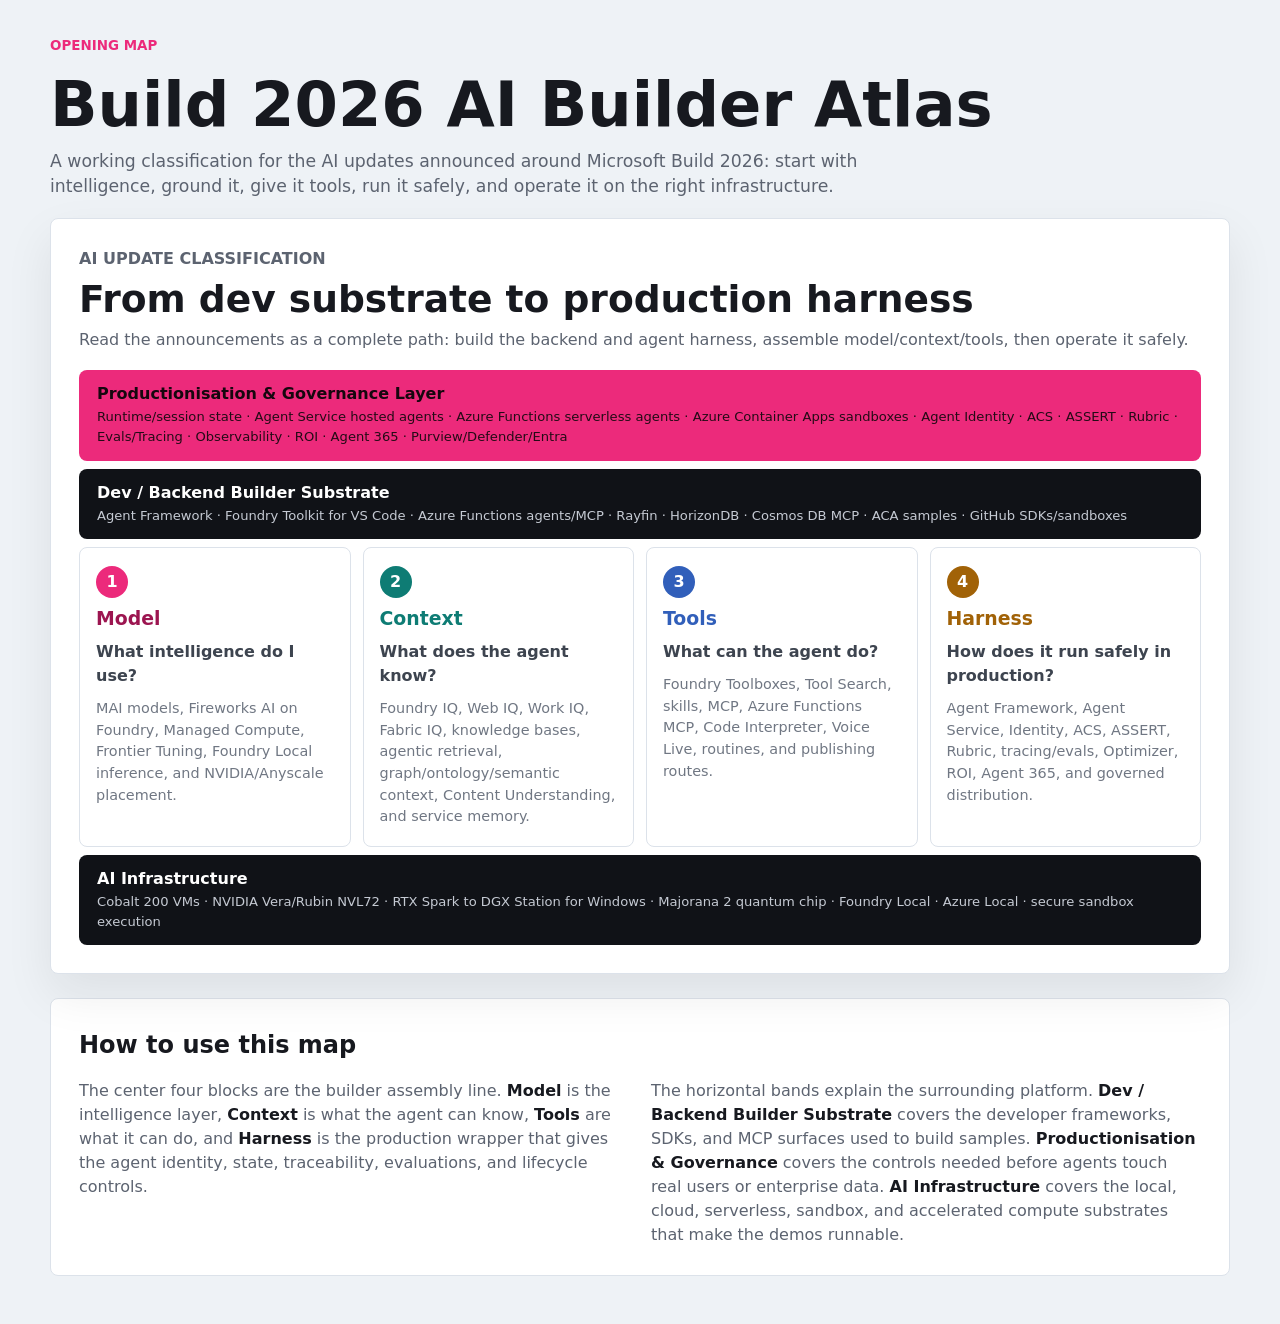
==== index.html @ a2044ae2 "feat: add ai update classification page" ====
<!doctype html>
<html lang="en">
  <head>
    <meta charset="utf-8" />
    <meta name="viewport" content="width=device-width, initial-scale=1" />
    <title>Microsoft Build 2026 AI Builder Atlas</title>
    <meta
      name="description"
      content="A public-safe map of Microsoft Build 2026 AI announcements for builders moving from model and context to tools, harness, governance, and infrastructure."
    />
    <link rel="stylesheet" href="styles.css" />
  </head>
  <body>
    <main class="page-shell">
      <section class="atlas-hero" aria-labelledby="page-title">
        <p class="eyebrow">Opening Map</p>
        <div class="hero-copy">
          <h1 id="page-title">Build 2026 AI Builder Atlas</h1>
          <p>
            A working classification for the AI updates announced around Microsoft Build 2026:
            start with intelligence, ground it, give it tools, run it safely, and operate it on the right infrastructure.
          </p>
        </div>

        <article class="classification-slide" aria-labelledby="slide-title">
          <div class="slide-header">
            <p class="slide-kicker">AI update classification</p>
            <h2 id="slide-title">From dev substrate to production harness</h2>
            <p>
              Read the announcements as a complete path: build the backend and agent harness,
              assemble model/context/tools, then operate it safely.
            </p>
          </div>

          <div class="layer production-layer">
            <h3>Productionisation &amp; Governance Layer</h3>
            <p>
              Runtime/session state &middot; Agent Service hosted agents &middot; Azure Functions serverless agents &middot;
              Azure Container Apps sandboxes &middot; Agent Identity &middot; ACS &middot; ASSERT &middot; Rubric &middot; Evals/Tracing &middot;
              Observability &middot; ROI &middot; Agent 365 &middot; Purview/Defender/Entra
            </p>
          </div>

          <div class="layer dev-layer">
            <h3>Dev / Backend Builder Substrate</h3>
            <p>
              Agent Framework &middot; Foundry Toolkit for VS Code &middot; Azure Functions agents/MCP &middot; Rayfin &middot;
              HorizonDB &middot; Cosmos DB MCP &middot; ACA samples &middot; GitHub SDKs/sandboxes
            </p>
          </div>

          <div class="core-grid" aria-label="Core AI builder layers">
            <section class="core-card model-card">
              <span class="card-index">1</span>
              <h3>Model</h3>
              <p class="card-question">What intelligence do I use?</p>
              <p>
                MAI models, Fireworks AI on Foundry, Managed Compute, Frontier Tuning,
                Foundry Local inference, and NVIDIA/Anyscale placement.
              </p>
            </section>

            <section class="core-card context-card">
              <span class="card-index">2</span>
              <h3>Context</h3>
              <p class="card-question">What does the agent know?</p>
              <p>
                Foundry IQ, Web IQ, Work IQ, Fabric IQ, knowledge bases, agentic retrieval,
                graph/ontology/semantic context, Content Understanding, and service memory.
              </p>
            </section>

            <section class="core-card tools-card">
              <span class="card-index">3</span>
              <h3>Tools</h3>
              <p class="card-question">What can the agent do?</p>
              <p>
                Foundry Toolboxes, Tool Search, skills, MCP, Azure Functions MCP,
                Code Interpreter, Voice Live, routines, and publishing routes.
              </p>
            </section>

            <section class="core-card harness-card">
              <span class="card-index">4</span>
              <h3>Harness</h3>
              <p class="card-question">How does it run safely in production?</p>
              <p>
                Agent Framework, Agent Service, Identity, ACS, ASSERT, Rubric,
                tracing/evals, Optimizer, ROI, Agent 365, and governed distribution.
              </p>
            </section>
          </div>

          <div class="layer infra-layer">
            <h3>AI Infrastructure</h3>
            <p>
              Cobalt 200 VMs &middot; NVIDIA Vera/Rubin NVL72 &middot; RTX Spark to DGX Station for Windows &middot;
              Majorana 2 quantum chip &middot; Foundry Local &middot; Azure Local &middot; secure sandbox execution
            </p>
          </div>
        </article>
      </section>

      <section class="explanation" aria-labelledby="explanation-title">
        <h2 id="explanation-title">How to use this map</h2>
        <div class="explanation-grid">
          <p>
            The center four blocks are the builder assembly line. <strong>Model</strong> is the intelligence layer,
            <strong>Context</strong> is what the agent can know, <strong>Tools</strong> are what it can do,
            and <strong>Harness</strong> is the production wrapper that gives the agent identity, state,
            traceability, evaluations, and lifecycle controls.
          </p>
          <p>
            The horizontal bands explain the surrounding platform. <strong>Dev / Backend Builder Substrate</strong>
            covers the developer frameworks, SDKs, and MCP surfaces used to build samples. <strong>Productionisation
            &amp; Governance</strong> covers the controls needed before agents touch real users or enterprise data.
            <strong>AI Infrastructure</strong> covers the local, cloud, serverless, sandbox, and accelerated compute
            substrates that make the demos runnable.
          </p>
        </div>
      </section>
    </main>
  </body>
</html>
---- styles.css ----
:root {
  color-scheme: light;
  --ink: #17191f;
  --muted: #5c6370;
  --surface: #ffffff;
  --panel: #f5f7fb;
  --line: #dce2ea;
  --hot: #ec2a7b;
  --hot-dark: #9c1550;
  --night: #101217;
  --teal: #0e7c74;
  --blue: #315fba;
  --gold: #a16207;
  --green: #2f7d32;
}

* {
  box-sizing: border-box;
}

body {
  margin: 0;
  background: #eef2f6;
  color: var(--ink);
  font-family:
    Inter, ui-sans-serif, system-ui, -apple-system, BlinkMacSystemFont, "Segoe UI",
    sans-serif;
  line-height: 1.5;
}

.page-shell {
  width: min(1180px, calc(100% - 32px));
  margin: 0 auto;
  padding: 36px 0 48px;
}

.atlas-hero {
  min-height: calc(100vh - 72px);
  display: grid;
  align-content: start;
  gap: 18px;
}

.eyebrow,
.slide-kicker {
  margin: 0;
  color: var(--hot);
  font-size: 0.84rem;
  font-weight: 800;
  letter-spacing: 0;
  text-transform: uppercase;
}

.hero-copy {
  display: grid;
  gap: 12px;
  max-width: 980px;
}

h1,
h2,
h3,
p {
  margin: 0;
}

h1 {
  max-width: 980px;
  font-size: clamp(2rem, 5vw, 3.9rem);
  line-height: 1;
  letter-spacing: 0;
}

.hero-copy p {
  max-width: 900px;
  color: var(--muted);
  font-size: 1.08rem;
}

.classification-slide {
  background: var(--surface);
  border: 1px solid var(--line);
  border-radius: 8px;
  box-shadow: 0 20px 48px rgba(23, 25, 31, 0.08);
  display: grid;
  gap: 8px;
  padding: 28px;
}

.slide-header {
  display: grid;
  gap: 8px;
  padding-bottom: 10px;
}

.slide-header h2 {
  font-size: clamp(1.55rem, 3vw, 2.35rem);
  line-height: 1.08;
  letter-spacing: 0;
}

.slide-header p {
  color: var(--muted);
  font-size: 1rem;
}

.layer {
  border-radius: 8px;
  padding: 14px 18px;
  display: grid;
  gap: 4px;
}

.layer h3 {
  font-size: 1rem;
  line-height: 1.2;
}

.layer p {
  font-size: 0.82rem;
}

.production-layer {
  background: var(--hot);
  color: #15070e;
}

.production-layer p {
  color: #240b16;
}

.dev-layer,
.infra-layer {
  background: var(--night);
  color: #ffffff;
}

.dev-layer p,
.infra-layer p {
  color: #c5cad3;
}

.core-grid {
  display: grid;
  grid-template-columns: repeat(4, minmax(0, 1fr));
  gap: 12px;
}

.core-card {
  min-height: 210px;
  border: 1px solid var(--line);
  border-radius: 8px;
  padding: 18px 16px;
  display: grid;
  align-content: start;
  gap: 10px;
  background: #ffffff;
}

.card-index {
  width: 32px;
  height: 32px;
  display: inline-grid;
  place-items: center;
  border-radius: 50%;
  color: #ffffff;
  font-weight: 800;
  background: var(--hot);
}

.core-card h3 {
  font-size: 1.18rem;
  line-height: 1.15;
}

.card-question {
  color: #3d444f;
  font-weight: 650;
}

.core-card p:last-child {
  color: #707783;
  font-size: 0.9rem;
}

.model-card h3 {
  color: var(--hot-dark);
}

.context-card h3 {
  color: var(--teal);
}

.tools-card h3 {
  color: var(--blue);
}

.harness-card h3 {
  color: var(--gold);
}

.context-card .card-index {
  background: var(--teal);
}

.tools-card .card-index {
  background: var(--blue);
}

.harness-card .card-index {
  background: var(--gold);
}

.explanation {
  margin-top: 24px;
  padding: 28px;
  background: var(--surface);
  border: 1px solid var(--line);
  border-radius: 8px;
  display: grid;
  gap: 16px;
}

.explanation h2 {
  font-size: 1.5rem;
  letter-spacing: 0;
}

.explanation-grid {
  display: grid;
  grid-template-columns: repeat(2, minmax(0, 1fr));
  gap: 22px;
  color: var(--muted);
}

.explanation strong {
  color: var(--ink);
}

@media (max-width: 880px) {
  .page-shell {
    width: min(100% - 20px, 720px);
    padding-top: 22px;
  }

  .classification-slide,
  .explanation {
    padding: 18px;
  }

  .core-grid,
  .explanation-grid {
    grid-template-columns: 1fr;
  }

  .core-card {
    min-height: auto;
  }
}
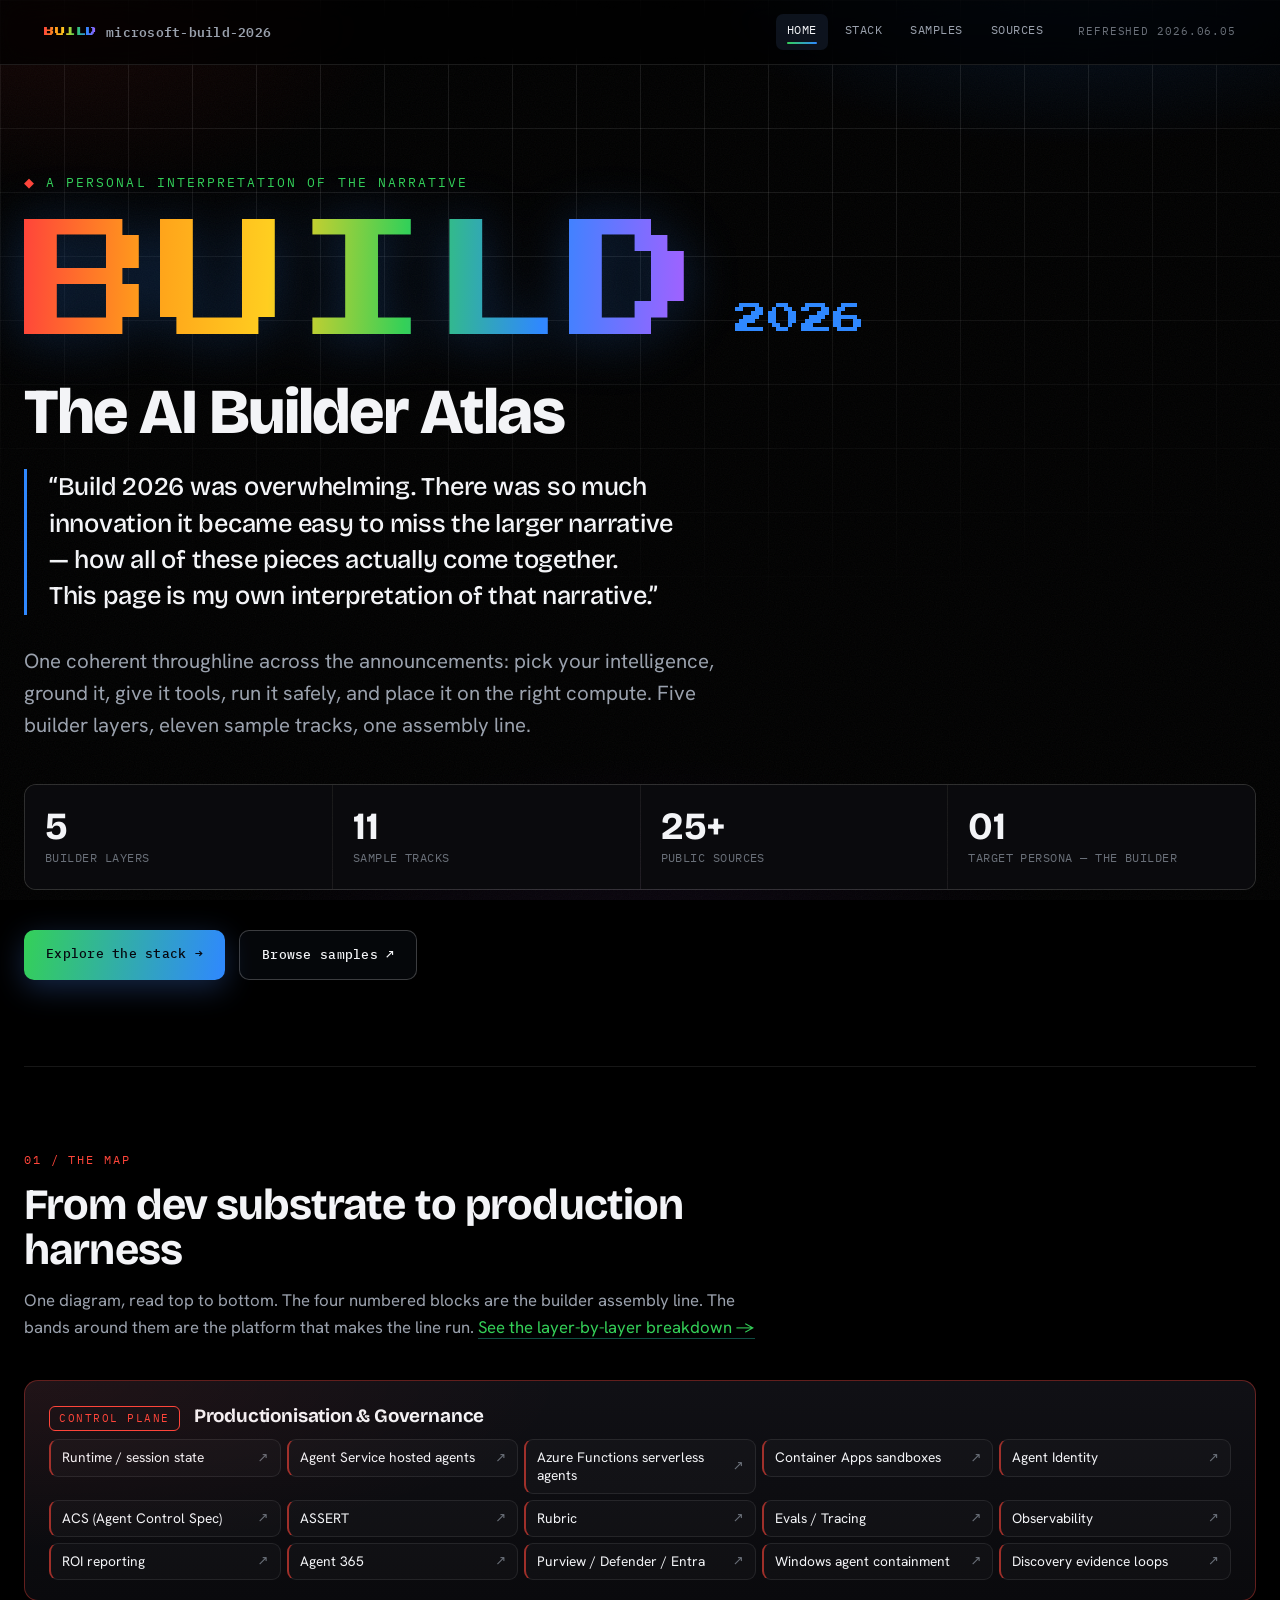
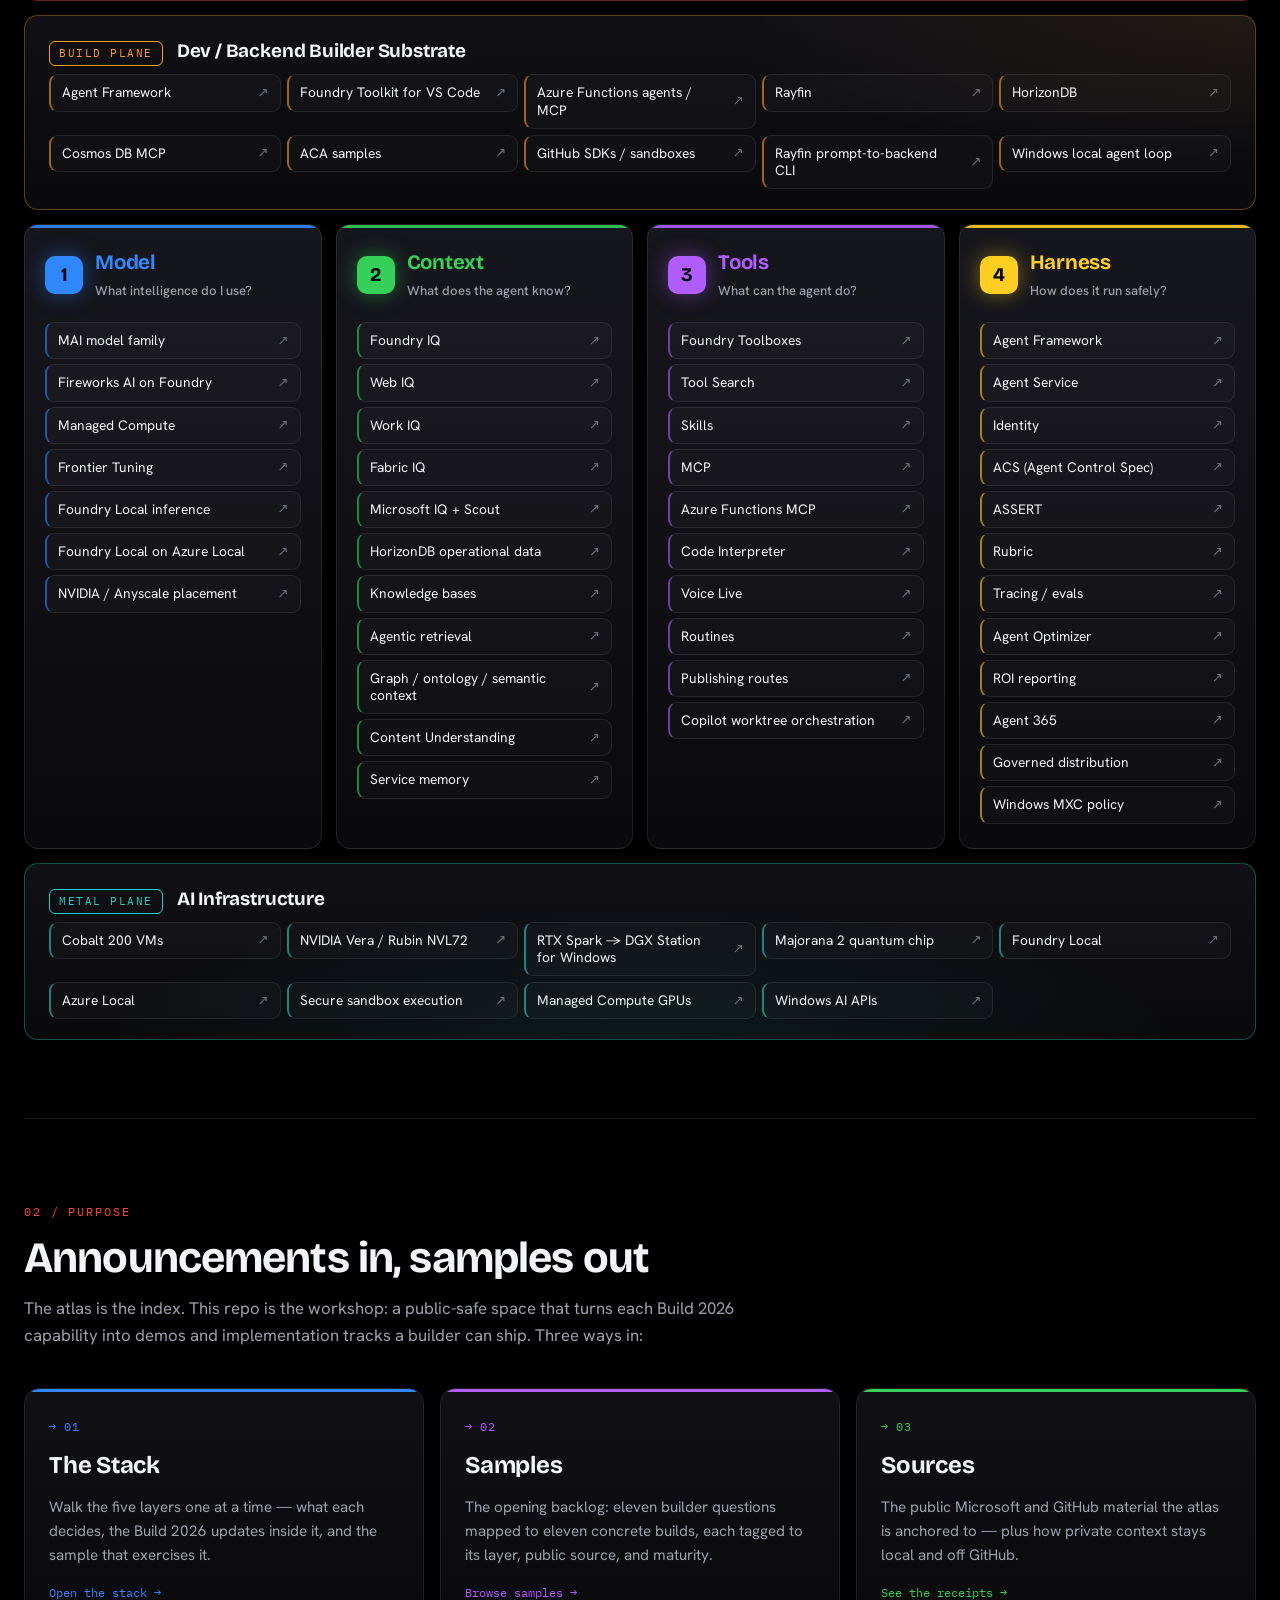
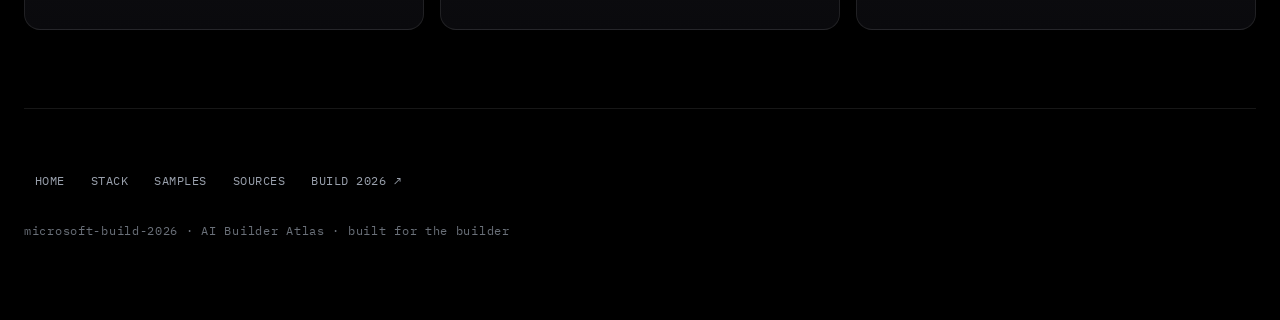
==== commit 40a615fa: "feat: add latest build 2026 atlas content" ====
--- a/index.html
+++ b/index.html
@@ -3,122 +3,925 @@
   <head>
     <meta charset="utf-8" />
     <meta name="viewport" content="width=device-width, initial-scale=1" />
-    <title>Microsoft Build 2026 AI Builder Atlas</title>
+    <title>Build 2026 AI Builder Atlas</title>
     <meta
       name="description"
-      content="A public-safe map of Microsoft Build 2026 AI announcements for builders moving from model and context to tools, harness, governance, and infrastructure."
+      content="A public-safe atlas that maps Microsoft Build 2026 AI announcements into builder-ready samples: model, context, tools, harness, and infrastructure."
+    />
+    <link rel="preconnect" href="https://fonts.googleapis.com" />
+    <link rel="preconnect" href="https://fonts.gstatic.com" crossorigin />
+    <link
+      href="https://fonts.googleapis.com/css2?family=Bricolage+Grotesque:opsz,wght@12..96,500;12..96,700;12..96,800&family=Hanken+Grotesk:wght@400;500;600;700&family=IBM+Plex+Mono:wght@400;500;600&family=Press+Start+2P&display=swap"
+      rel="stylesheet"
     />
     <link rel="stylesheet" href="styles.css" />
   </head>
   <body>
-    <main class="page-shell">
-      <section class="atlas-hero" aria-labelledby="page-title">
-        <p class="eyebrow">Opening Map</p>
-        <div class="hero-copy">
-          <h1 id="page-title">Build 2026 AI Builder Atlas</h1>
+    <div class="grid-field" aria-hidden="true"></div>
+    <div class="grain" aria-hidden="true"></div>
+
+    <!-- ───────────────────────── masthead ───────────────────────── -->
+    <header class="masthead" aria-label="Site header">
+      <a class="repo-tag" href="index.html">
+        <span class="bm-mini" aria-hidden="true">BUILD</span>
+        <span class="path">microsoft&#8203;-build-2026</span>
+      </a>
+      <nav class="mast-nav" aria-label="Primary">
+        <a href="index.html" aria-current="page">Home</a>
+        <a href="stack.html">Stack</a>
+        <a href="samples.html">Samples</a>
+        <a href="sources.html">Sources</a>
+      </nav>
+      <span class="mast-stamp">REFRESHED&nbsp;2026.06.05</span>
+    </header>
+
+    <main id="top">
+      <!-- ───────────────────────── hero ───────────────────────── -->
+      <section class="hero" aria-labelledby="hero-title">
+        <p class="kicker reveal" data-d="0">
+          <span class="kicker-mark">◆</span> A personal interpretation of the
+          narrative
+        </p>
+
+        <div class="buildmark reveal" data-d="1" aria-hidden="true">
+          <span class="bm-word">BUILD</span>
+          <span class="bm-year">2026</span>
+        </div>
+
+        <h1 id="hero-title" class="reveal" data-d="2">The AI Builder Atlas</h1>
+
+        <blockquote class="manifesto reveal" data-d="3">
+          “Build 2026 was overwhelming. There was so much innovation it became
+          easy to miss the larger narrative — how all of these pieces actually
+          come together. This page is my own interpretation of that narrative.”
+        </blockquote>
+
+        <p class="lede reveal" data-d="4">
+          One coherent throughline across the announcements: pick your
+          intelligence, ground it, give it tools, run it safely, and place it on
+          the right compute. Five builder layers, eleven sample tracks, one
+          assembly line.
+        </p>
+
+        <div
+          class="hero-stats reveal"
+          data-d="5"
+          aria-label="Atlas at a glance"
+        >
+          <div class="stat">
+            <span class="stat-num">5</span>
+            <span class="stat-label">builder layers</span>
+          </div>
+          <div class="stat">
+            <span class="stat-num">11</span>
+            <span class="stat-label">sample tracks</span>
+          </div>
+          <div class="stat">
+            <span class="stat-num">25+</span>
+            <span class="stat-label">public sources</span>
+          </div>
+          <div class="stat">
+            <span class="stat-num">01</span>
+            <span class="stat-label">target persona — the builder</span>
+          </div>
+        </div>
+
+        <div class="hero-cta reveal" data-d="6">
+          <a class="btn btn-primary" href="stack.html"
+            >Explore the stack &rarr;</a
+          >
+          <a class="btn btn-ghost" href="samples.html"
+            >Browse samples &nearr;</a
+          >
+        </div>
+      </section>
+
+      <!-- ───────────────────── the stack diagram ───────────────────── -->
+      <section class="stack" id="stack" aria-labelledby="stack-title">
+        <div class="section-head">
+          <span class="section-no">01 / THE MAP</span>
+          <h2 id="stack-title">From dev substrate to production harness</h2>
           <p>
-            A working classification for the AI updates announced around Microsoft Build 2026:
-            start with intelligence, ground it, give it tools, run it safely, and operate it on the right infrastructure.
+            One diagram, read top to bottom. The four numbered blocks are the
+            builder assembly line. The bands around them are the platform that
+            makes the line run.
+            <a class="inline-link" href="stack.html"
+              >See the layer-by-layer breakdown &rarr;</a
+            >
           </p>
         </div>
 
-        <article class="classification-slide" aria-labelledby="slide-title">
-          <div class="slide-header">
-            <p class="slide-kicker">AI update classification</p>
-            <h2 id="slide-title">From dev substrate to production harness</h2>
+        <div class="schematic" aria-label="Layered builder architecture">
+          <article class="band band-gov reveal-up">
+            <header>
+              <span class="band-edge">CONTROL PLANE</span>
+              <h3>Productionisation &amp; Governance</h3>
+            </header>
+            <ul class="cap-list band-caps">
+              <li>
+                <a
+                  href="https://devblogs.microsoft.com/foundry/agent-service-build2026/"
+                  target="_blank"
+                  rel="noopener"
+                  ><span>Runtime / session state</span
+                  ><span class="cap-arrow" aria-hidden="true">↗</span></a
+                >
+              </li>
+              <li>
+                <a
+                  href="https://devblogs.microsoft.com/foundry/agent-service-build2026/"
+                  target="_blank"
+                  rel="noopener"
+                  ><span>Agent Service hosted agents</span
+                  ><span class="cap-arrow" aria-hidden="true">↗</span></a
+                >
+              </li>
+              <li>
+                <a
+                  href="https://techcommunity.microsoft.com/blog/appsonazureblog/azure-functions-at-build-2026-update/4524075"
+                  target="_blank"
+                  rel="noopener"
+                  ><span>Azure Functions serverless agents</span
+                  ><span class="cap-arrow" aria-hidden="true">↗</span></a
+                >
+              </li>
+              <li>
+                <a
+                  href="https://learn.microsoft.com/azure/container-apps/sessions"
+                  target="_blank"
+                  rel="noopener"
+                  ><span>Container Apps sandboxes</span
+                  ><span class="cap-arrow" aria-hidden="true">↗</span></a
+                >
+              </li>
+              <li>
+                <a
+                  href="https://devblogs.microsoft.com/foundry/agent-service-build2026/"
+                  target="_blank"
+                  rel="noopener"
+                  ><span>Agent Identity</span
+                  ><span class="cap-arrow" aria-hidden="true">↗</span></a
+                >
+              </li>
+              <li>
+                <a
+                  href="https://devblogs.microsoft.com/foundry/build-2026-open-trust-stack-ai-agents/"
+                  target="_blank"
+                  rel="noopener"
+                  ><span>ACS (Agent Control Spec)</span
+                  ><span class="cap-arrow" aria-hidden="true">↗</span></a
+                >
+              </li>
+              <li>
+                <a
+                  href="https://devblogs.microsoft.com/foundry/build-2026-open-trust-stack-ai-agents/"
+                  target="_blank"
+                  rel="noopener"
+                  ><span>ASSERT</span
+                  ><span class="cap-arrow" aria-hidden="true">↗</span></a
+                >
+              </li>
+              <li>
+                <a
+                  href="https://devblogs.microsoft.com/foundry/build-2026-open-trust-stack-ai-agents/"
+                  target="_blank"
+                  rel="noopener"
+                  ><span>Rubric</span
+                  ><span class="cap-arrow" aria-hidden="true">↗</span></a
+                >
+              </li>
+              <li>
+                <a
+                  href="https://devblogs.microsoft.com/foundry/build-2026-from-observability-to-roi-for-ai-agents-on-any-framework/"
+                  target="_blank"
+                  rel="noopener"
+                  ><span>Evals / Tracing</span
+                  ><span class="cap-arrow" aria-hidden="true">↗</span></a
+                >
+              </li>
+              <li>
+                <a
+                  href="https://devblogs.microsoft.com/foundry/build-2026-from-observability-to-roi-for-ai-agents-on-any-framework/"
+                  target="_blank"
+                  rel="noopener"
+                  ><span>Observability</span
+                  ><span class="cap-arrow" aria-hidden="true">↗</span></a
+                >
+              </li>
+              <li>
+                <a
+                  href="https://devblogs.microsoft.com/foundry/build-2026-from-observability-to-roi-for-ai-agents-on-any-framework/"
+                  target="_blank"
+                  rel="noopener"
+                  ><span>ROI reporting</span
+                  ><span class="cap-arrow" aria-hidden="true">↗</span></a
+                >
+              </li>
+              <li>
+                <a
+                  href="https://www.microsoft.com/en-us/security/blog/2026/05/01/microsoft-agent-365-now-generally-available-expands-capabilities-and-integrations/"
+                  target="_blank"
+                  rel="noopener"
+                  ><span>Agent 365</span
+                  ><span class="cap-arrow" aria-hidden="true">↗</span></a
+                >
+              </li>
+              <li>
+                <a
+                  href="https://www.microsoft.com/en-us/security/blog/2026/05/01/microsoft-agent-365-now-generally-available-expands-capabilities-and-integrations/"
+                  target="_blank"
+                  rel="noopener"
+                  ><span>Purview / Defender / Entra</span
+                  ><span class="cap-arrow" aria-hidden="true">↗</span></a
+                >
+              </li>
+              <li>
+                <a
+                  href="https://blogs.windows.com/windowsdeveloper/2026/06/02/windows-platform-security-for-ai-agents/"
+                  target="_blank"
+                  rel="noopener"
+                  ><span>Windows agent containment</span
+                  ><span class="cap-arrow" aria-hidden="true">↗</span></a
+                >
+              </li>
+              <li>
+                <a
+                  href="https://azure.microsoft.com/en-us/blog/announcing-microsoft-discovery-general-availability-and-microsoft-discovery-app-preview/"
+                  target="_blank"
+                  rel="noopener"
+                  ><span>Discovery evidence loops</span
+                  ><span class="cap-arrow" aria-hidden="true">↗</span></a
+                >
+              </li>
+            </ul>
+          </article>
+
+          <article class="band band-dev reveal-up">
+            <header>
+              <span class="band-edge">BUILD PLANE</span>
+              <h3>Dev / Backend Builder Substrate</h3>
+            </header>
+            <ul class="cap-list band-caps">
+              <li>
+                <a
+                  href="https://devblogs.microsoft.com/foundry/agent-service-build2026/"
+                  target="_blank"
+                  rel="noopener"
+                  ><span>Agent Framework</span
+                  ><span class="cap-arrow" aria-hidden="true">↗</span></a
+                >
+              </li>
+              <li>
+                <a
+                  href="https://devblogs.microsoft.com/foundry/agent-service-build2026/"
+                  target="_blank"
+                  rel="noopener"
+                  ><span>Foundry Toolkit for VS Code</span
+                  ><span class="cap-arrow" aria-hidden="true">↗</span></a
+                >
+              </li>
+              <li>
+                <a
+                  href="https://techcommunity.microsoft.com/blog/appsonazureblog/azure-functions-at-build-2026-update/4524075"
+                  target="_blank"
+                  rel="noopener"
+                  ><span>Azure Functions agents / MCP</span
+                  ><span class="cap-arrow" aria-hidden="true">↗</span></a
+                >
+              </li>
+              <li>
+                <a
+                  href="https://azure.microsoft.com/en-us/blog/microsoft-build-2026-building-agentic-apps-with-microsoft-fabric-and-microsoft-databases/"
+                  target="_blank"
+                  rel="noopener"
+                  ><span>Rayfin</span
+                  ><span class="cap-arrow" aria-hidden="true">↗</span></a
+                >
+              </li>
+              <li>
+                <a
+                  href="https://azure.microsoft.com/en-us/blog/microsoft-build-2026-building-agentic-apps-with-microsoft-fabric-and-microsoft-databases/"
+                  target="_blank"
+                  rel="noopener"
+                  ><span>HorizonDB</span
+                  ><span class="cap-arrow" aria-hidden="true">↗</span></a
+                >
+              </li>
+              <li>
+                <a
+                  href="https://devblogs.microsoft.com/cosmosdb/announced-at-ms-build-2026-azure-cosmos-db-mcp-toolkit-semantic-reranking-global-secondary-indexes-and-more/"
+                  target="_blank"
+                  rel="noopener"
+                  ><span>Cosmos DB MCP</span
+                  ><span class="cap-arrow" aria-hidden="true">↗</span></a
+                >
+              </li>
+              <li>
+                <a
+                  href="https://learn.microsoft.com/azure/container-apps/sessions"
+                  target="_blank"
+                  rel="noopener"
+                  ><span>ACA samples</span
+                  ><span class="cap-arrow" aria-hidden="true">↗</span></a
+                >
+              </li>
+              <li>
+                <a
+                  href="https://github.blog/news-insights/product-news/github-copilot-app-the-agent-native-desktop-experience/"
+                  target="_blank"
+                  rel="noopener"
+                  ><span>GitHub SDKs / sandboxes</span
+                  ><span class="cap-arrow" aria-hidden="true">↗</span></a
+                >
+              </li>
+              <li>
+                <a
+                  href="https://azure.microsoft.com/en-us/blog/microsoft-build-2026-building-agentic-apps-with-microsoft-fabric-and-microsoft-databases/"
+                  target="_blank"
+                  rel="noopener"
+                  ><span>Rayfin prompt-to-backend CLI</span
+                  ><span class="cap-arrow" aria-hidden="true">↗</span></a
+                >
+              </li>
+              <li>
+                <a
+                  href="https://blogs.windows.com/windowsdeveloper/2026/06/02/build-2026-furthering-windows-as-the-trusted-platform-for-development/"
+                  target="_blank"
+                  rel="noopener"
+                  ><span>Windows local agent loop</span
+                  ><span class="cap-arrow" aria-hidden="true">↗</span></a
+                >
+              </li>
+            </ul>
+          </article>
+
+          <div class="core" aria-label="Core builder layers">
+            <article class="cell cell-model reveal-up">
+              <header class="cell-head">
+                <span class="cell-no">1</span>
+                <div>
+                  <h3>Model</h3>
+                  <p class="ask">What intelligence do I use?</p>
+                </div>
+              </header>
+              <ul class="cap-list">
+                <li>
+                  <a
+                    href="https://microsoft.ai/news/building-a-hillclimbing-machine-launching-seven-new-mai-models/"
+                    target="_blank"
+                    rel="noopener"
+                    ><span>MAI model family</span
+                    ><span class="cap-arrow" aria-hidden="true">↗</span></a
+                  >
+                </li>
+                <li>
+                  <a
+                    href="https://devblogs.microsoft.com/foundry/whats-new-in-microsoft-foundry-build-2026/"
+                    target="_blank"
+                    rel="noopener"
+                    ><span>Fireworks AI on Foundry</span
+                    ><span class="cap-arrow" aria-hidden="true">↗</span></a
+                  >
+                </li>
+                <li>
+                  <a
+                    href="https://devblogs.microsoft.com/foundry/announcing-foundry-managed-compute/"
+                    target="_blank"
+                    rel="noopener"
+                    ><span>Managed Compute</span
+                    ><span class="cap-arrow" aria-hidden="true">↗</span></a
+                  >
+                </li>
+                <li>
+                  <a
+                    href="https://devblogs.microsoft.com/foundry/whats-new-in-microsoft-foundry-build-2026/"
+                    target="_blank"
+                    rel="noopener"
+                    ><span>Frontier Tuning</span
+                    ><span class="cap-arrow" aria-hidden="true">↗</span></a
+                  >
+                </li>
+                <li>
+                  <a
+                    href="https://devblogs.microsoft.com/foundry/accelerate-edge-ai-development-with-foundry-local/"
+                    target="_blank"
+                    rel="noopener"
+                    ><span>Foundry Local inference</span
+                    ><span class="cap-arrow" aria-hidden="true">↗</span></a
+                  >
+                </li>
+                <li>
+                  <a
+                    href="https://devblogs.microsoft.com/foundry/accelerate-edge-ai-development-with-foundry-local/"
+                    target="_blank"
+                    rel="noopener"
+                    ><span>Foundry Local on Azure Local</span
+                    ><span class="cap-arrow" aria-hidden="true">↗</span></a
+                  >
+                </li>
+                <li>
+                  <a
+                    href="https://devblogs.microsoft.com/foundry/announcing-foundry-managed-compute/"
+                    target="_blank"
+                    rel="noopener"
+                    ><span>NVIDIA / Anyscale placement</span
+                    ><span class="cap-arrow" aria-hidden="true">↗</span></a
+                  >
+                </li>
+              </ul>
+            </article>
+
+            <article class="cell cell-context reveal-up">
+              <header class="cell-head">
+                <span class="cell-no">2</span>
+                <div>
+                  <h3>Context</h3>
+                  <p class="ask">What does the agent know?</p>
+                </div>
+              </header>
+              <ul class="cap-list">
+                <li>
+                  <a
+                    href="https://devblogs.microsoft.com/foundry/build-smarter-agents-faster-with-foundry-iq/"
+                    target="_blank"
+                    rel="noopener"
+                    ><span>Foundry IQ</span
+                    ><span class="cap-arrow" aria-hidden="true">↗</span></a
+                  >
+                </li>
+                <li>
+                  <a
+                    href="https://blogs.microsoft.com/blog/2026/06/02/microsoft-build-2026-be-yourself-at-work/"
+                    target="_blank"
+                    rel="noopener"
+                    ><span>Web IQ</span
+                    ><span class="cap-arrow" aria-hidden="true">↗</span></a
+                  >
+                </li>
+                <li>
+                  <a
+                    href="https://devblogs.microsoft.com/microsoft365dev/work-iq-production-ready-intelligence-for-every-agent/"
+                    target="_blank"
+                    rel="noopener"
+                    ><span>Work IQ</span
+                    ><span class="cap-arrow" aria-hidden="true">↗</span></a
+                  >
+                </li>
+                <li>
+                  <a
+                    href="https://azure.microsoft.com/en-us/blog/microsoft-build-2026-building-agentic-apps-with-microsoft-fabric-and-microsoft-databases/"
+                    target="_blank"
+                    rel="noopener"
+                    ><span>Fabric IQ</span
+                    ><span class="cap-arrow" aria-hidden="true">↗</span></a
+                  >
+                </li>
+                <li>
+                  <a
+                    href="https://blogs.microsoft.com/blog/2026/06/02/microsoft-build-2026-be-yourself-at-work/"
+                    target="_blank"
+                    rel="noopener"
+                    ><span>Microsoft IQ + Scout</span
+                    ><span class="cap-arrow" aria-hidden="true">↗</span></a
+                  >
+                </li>
+                <li>
+                  <a
+                    href="https://azure.microsoft.com/en-us/blog/microsoft-build-2026-building-agentic-apps-with-microsoft-fabric-and-microsoft-databases/"
+                    target="_blank"
+                    rel="noopener"
+                    ><span>HorizonDB operational data</span
+                    ><span class="cap-arrow" aria-hidden="true">↗</span></a
+                  >
+                </li>
+                <li>
+                  <a
+                    href="https://devblogs.microsoft.com/foundry/build-smarter-agents-faster-with-foundry-iq/"
+                    target="_blank"
+                    rel="noopener"
+                    ><span>Knowledge bases</span
+                    ><span class="cap-arrow" aria-hidden="true">↗</span></a
+                  >
+                </li>
+                <li>
+                  <a
+                    href="https://devblogs.microsoft.com/foundry/build-smarter-agents-faster-with-foundry-iq/"
+                    target="_blank"
+                    rel="noopener"
+                    ><span>Agentic retrieval</span
+                    ><span class="cap-arrow" aria-hidden="true">↗</span></a
+                  >
+                </li>
+                <li>
+                  <a
+                    href="https://azure.microsoft.com/en-us/blog/microsoft-build-2026-building-agentic-apps-with-microsoft-fabric-and-microsoft-databases/"
+                    target="_blank"
+                    rel="noopener"
+                    ><span>Graph / ontology / semantic context</span
+                    ><span class="cap-arrow" aria-hidden="true">↗</span></a
+                  >
+                </li>
+                <li>
+                  <a
+                    href="https://devblogs.microsoft.com/foundry/whats-new-in-microsoft-foundry-build-2026/"
+                    target="_blank"
+                    rel="noopener"
+                    ><span>Content Understanding</span
+                    ><span class="cap-arrow" aria-hidden="true">↗</span></a
+                  >
+                </li>
+                <li>
+                  <a
+                    href="https://devblogs.microsoft.com/foundry/agent-service-build2026/"
+                    target="_blank"
+                    rel="noopener"
+                    ><span>Service memory</span
+                    ><span class="cap-arrow" aria-hidden="true">↗</span></a
+                  >
+                </li>
+              </ul>
+            </article>
+
+            <article class="cell cell-tools reveal-up">
+              <header class="cell-head">
+                <span class="cell-no">3</span>
+                <div>
+                  <h3>Tools</h3>
+                  <p class="ask">What can the agent do?</p>
+                </div>
+              </header>
+              <ul class="cap-list">
+                <li>
+                  <a
+                    href="https://devblogs.microsoft.com/foundry/agent-service-build2026/"
+                    target="_blank"
+                    rel="noopener"
+                    ><span>Foundry Toolboxes</span
+                    ><span class="cap-arrow" aria-hidden="true">↗</span></a
+                  >
+                </li>
+                <li>
+                  <a
+                    href="https://devblogs.microsoft.com/foundry/agent-service-build2026/"
+                    target="_blank"
+                    rel="noopener"
+                    ><span>Tool Search</span
+                    ><span class="cap-arrow" aria-hidden="true">↗</span></a
+                  >
+                </li>
+                <li>
+                  <a
+                    href="https://devblogs.microsoft.com/foundry/agent-service-build2026/"
+                    target="_blank"
+                    rel="noopener"
+                    ><span>Skills</span
+                    ><span class="cap-arrow" aria-hidden="true">↗</span></a
+                  >
+                </li>
+                <li>
+                  <a
+                    href="https://devblogs.microsoft.com/foundry/agent-service-build2026/"
+                    target="_blank"
+                    rel="noopener"
+                    ><span>MCP</span
+                    ><span class="cap-arrow" aria-hidden="true">↗</span></a
+                  >
+                </li>
+                <li>
+                  <a
+                    href="https://techcommunity.microsoft.com/blog/appsonazureblog/azure-functions-at-build-2026-update/4524075"
+                    target="_blank"
+                    rel="noopener"
+                    ><span>Azure Functions MCP</span
+                    ><span class="cap-arrow" aria-hidden="true">↗</span></a
+                  >
+                </li>
+                <li>
+                  <a
+                    href="https://learn.microsoft.com/azure/container-apps/sessions"
+                    target="_blank"
+                    rel="noopener"
+                    ><span>Code Interpreter</span
+                    ><span class="cap-arrow" aria-hidden="true">↗</span></a
+                  >
+                </li>
+                <li>
+                  <a
+                    href="https://devblogs.microsoft.com/foundry/whats-new-in-microsoft-foundry-build-2026/"
+                    target="_blank"
+                    rel="noopener"
+                    ><span>Voice Live</span
+                    ><span class="cap-arrow" aria-hidden="true">↗</span></a
+                  >
+                </li>
+                <li>
+                  <a
+                    href="https://devblogs.microsoft.com/foundry/agent-service-build2026/"
+                    target="_blank"
+                    rel="noopener"
+                    ><span>Routines</span
+                    ><span class="cap-arrow" aria-hidden="true">↗</span></a
+                  >
+                </li>
+                <li>
+                  <a
+                    href="https://devblogs.microsoft.com/foundry/agent-distribution-build2026/"
+                    target="_blank"
+                    rel="noopener"
+                    ><span>Publishing routes</span
+                    ><span class="cap-arrow" aria-hidden="true">↗</span></a
+                  >
+                </li>
+                <li>
+                  <a
+                    href="https://github.blog/news-insights/product-news/github-copilot-app-the-agent-native-desktop-experience/"
+                    target="_blank"
+                    rel="noopener"
+                    ><span>Copilot worktree orchestration</span
+                    ><span class="cap-arrow" aria-hidden="true">↗</span></a
+                  >
+                </li>
+              </ul>
+            </article>
+
+            <article class="cell cell-harness reveal-up">
+              <header class="cell-head">
+                <span class="cell-no">4</span>
+                <div>
+                  <h3>Harness</h3>
+                  <p class="ask">How does it run safely?</p>
+                </div>
+              </header>
+              <ul class="cap-list">
+                <li>
+                  <a
+                    href="https://devblogs.microsoft.com/foundry/agent-service-build2026/"
+                    target="_blank"
+                    rel="noopener"
+                    ><span>Agent Framework</span
+                    ><span class="cap-arrow" aria-hidden="true">↗</span></a
+                  >
+                </li>
+                <li>
+                  <a
+                    href="https://devblogs.microsoft.com/foundry/agent-service-build2026/"
+                    target="_blank"
+                    rel="noopener"
+                    ><span>Agent Service</span
+                    ><span class="cap-arrow" aria-hidden="true">↗</span></a
+                  >
+                </li>
+                <li>
+                  <a
+                    href="https://devblogs.microsoft.com/foundry/agent-service-build2026/"
+                    target="_blank"
+                    rel="noopener"
+                    ><span>Identity</span
+                    ><span class="cap-arrow" aria-hidden="true">↗</span></a
+                  >
+                </li>
+                <li>
+                  <a
+                    href="https://devblogs.microsoft.com/foundry/build-2026-open-trust-stack-ai-agents/"
+                    target="_blank"
+                    rel="noopener"
+                    ><span>ACS (Agent Control Spec)</span
+                    ><span class="cap-arrow" aria-hidden="true">↗</span></a
+                  >
+                </li>
+                <li>
+                  <a
+                    href="https://devblogs.microsoft.com/foundry/build-2026-open-trust-stack-ai-agents/"
+                    target="_blank"
+                    rel="noopener"
+                    ><span>ASSERT</span
+                    ><span class="cap-arrow" aria-hidden="true">↗</span></a
+                  >
+                </li>
+                <li>
+                  <a
+                    href="https://devblogs.microsoft.com/foundry/build-2026-open-trust-stack-ai-agents/"
+                    target="_blank"
+                    rel="noopener"
+                    ><span>Rubric</span
+                    ><span class="cap-arrow" aria-hidden="true">↗</span></a
+                  >
+                </li>
+                <li>
+                  <a
+                    href="https://devblogs.microsoft.com/foundry/build-2026-from-observability-to-roi-for-ai-agents-on-any-framework/"
+                    target="_blank"
+                    rel="noopener"
+                    ><span>Tracing / evals</span
+                    ><span class="cap-arrow" aria-hidden="true">↗</span></a
+                  >
+                </li>
+                <li>
+                  <a
+                    href="https://devblogs.microsoft.com/foundry/agent-optimizer-build2026/"
+                    target="_blank"
+                    rel="noopener"
+                    ><span>Agent Optimizer</span
+                    ><span class="cap-arrow" aria-hidden="true">↗</span></a
+                  >
+                </li>
+                <li>
+                  <a
+                    href="https://devblogs.microsoft.com/foundry/build-2026-from-observability-to-roi-for-ai-agents-on-any-framework/"
+                    target="_blank"
+                    rel="noopener"
+                    ><span>ROI reporting</span
+                    ><span class="cap-arrow" aria-hidden="true">↗</span></a
+                  >
+                </li>
+                <li>
+                  <a
+                    href="https://www.microsoft.com/en-us/security/blog/2026/05/01/microsoft-agent-365-now-generally-available-expands-capabilities-and-integrations/"
+                    target="_blank"
+                    rel="noopener"
+                    ><span>Agent 365</span
+                    ><span class="cap-arrow" aria-hidden="true">↗</span></a
+                  >
+                </li>
+                <li>
+                  <a
+                    href="https://devblogs.microsoft.com/foundry/agent-distribution-build2026/"
+                    target="_blank"
+                    rel="noopener"
+                    ><span>Governed distribution</span
+                    ><span class="cap-arrow" aria-hidden="true">↗</span></a
+                  >
+                </li>
+                <li>
+                  <a
+                    href="https://blogs.windows.com/windowsdeveloper/2026/06/02/windows-platform-security-for-ai-agents/"
+                    target="_blank"
+                    rel="noopener"
+                    ><span>Windows MXC policy</span
+                    ><span class="cap-arrow" aria-hidden="true">↗</span></a
+                  >
+                </li>
+              </ul>
+            </article>
+          </div>
+
+          <article class="band band-infra reveal-up">
+            <header>
+              <span class="band-edge">METAL PLANE</span>
+              <h3>AI Infrastructure</h3>
+            </header>
+            <ul class="cap-list band-caps">
+              <li>
+                <a
+                  href="https://azure.microsoft.com/en-us/blog/new-azure-cobalt-200-vms-deliver-50-performance-improvement-fully-optimized-for-modern-agentic-ai-workloads/"
+                  target="_blank"
+                  rel="noopener"
+                  ><span>Cobalt 200 VMs</span
+                  ><span class="cap-arrow" aria-hidden="true">↗</span></a
+                >
+              </li>
+              <li>
+                <a
+                  href="https://news.microsoft.com/build-2026/"
+                  target="_blank"
+                  rel="noopener"
+                  ><span>NVIDIA Vera / Rubin NVL72</span
+                  ><span class="cap-arrow" aria-hidden="true">↗</span></a
+                >
+              </li>
+              <li>
+                <a
+                  href="https://blogs.windows.com/windowsdeveloper/2026/06/02/build-2026-furthering-windows-as-the-trusted-platform-for-development/"
+                  target="_blank"
+                  rel="noopener"
+                  ><span>RTX Spark → DGX Station for Windows</span
+                  ><span class="cap-arrow" aria-hidden="true">↗</span></a
+                >
+              </li>
+              <li>
+                <a
+                  href="https://news.microsoft.com/build-2026/"
+                  target="_blank"
+                  rel="noopener"
+                  ><span>Majorana 2 quantum chip</span
+                  ><span class="cap-arrow" aria-hidden="true">↗</span></a
+                >
+              </li>
+              <li>
+                <a
+                  href="https://devblogs.microsoft.com/foundry/accelerate-edge-ai-development-with-foundry-local/"
+                  target="_blank"
+                  rel="noopener"
+                  ><span>Foundry Local</span
+                  ><span class="cap-arrow" aria-hidden="true">↗</span></a
+                >
+              </li>
+              <li>
+                <a
+                  href="https://devblogs.microsoft.com/foundry/accelerate-edge-ai-development-with-foundry-local/"
+                  target="_blank"
+                  rel="noopener"
+                  ><span>Azure Local</span
+                  ><span class="cap-arrow" aria-hidden="true">↗</span></a
+                >
+              </li>
+              <li>
+                <a
+                  href="https://learn.microsoft.com/azure/container-apps/sessions"
+                  target="_blank"
+                  rel="noopener"
+                  ><span>Secure sandbox execution</span
+                  ><span class="cap-arrow" aria-hidden="true">↗</span></a
+                >
+              </li>
+              <li>
+                <a
+                  href="https://devblogs.microsoft.com/foundry/announcing-foundry-managed-compute/"
+                  target="_blank"
+                  rel="noopener"
+                  ><span>Managed Compute GPUs</span
+                  ><span class="cap-arrow" aria-hidden="true">↗</span></a
+                >
+              </li>
+              <li>
+                <a
+                  href="https://blogs.windows.com/windowsdeveloper/2026/06/02/build-2026-furthering-windows-as-the-trusted-platform-for-development/"
+                  target="_blank"
+                  rel="noopener"
+                  ><span>Windows AI APIs</span
+                  ><span class="cap-arrow" aria-hidden="true">↗</span></a
+                >
+              </li>
+            </ul>
+          </article>
+        </div>
+      </section>
+
+      <!-- ───────────────────── purpose / routing ───────────────────── -->
+      <section class="routing" id="routing" aria-labelledby="routing-title">
+        <div class="section-head">
+          <span class="section-no">02 / PURPOSE</span>
+          <h2 id="routing-title">Announcements in, samples out</h2>
+          <p>
+            The atlas is the index. This repo is the workshop: a public-safe
+            space that turns each Build 2026 capability into demos and
+            implementation tracks a builder can ship. Three ways in:
+          </p>
+        </div>
+
+        <div class="route-grid">
+          <a class="route-card route-stack" href="stack.html">
+            <span class="route-no">→ 01</span>
+            <h3>The Stack</h3>
             <p>
-              Read the announcements as a complete path: build the backend and agent harness,
-              assemble model/context/tools, then operate it safely.
+              Walk the five layers one at a time — what each decides, the Build
+              2026 updates inside it, and the sample that exercises it.
             </p>
-          </div>
-
-          <div class="layer production-layer">
-            <h3>Productionisation &amp; Governance Layer</h3>
+            <span class="route-go">Open the stack</span>
+          </a>
+          <a class="route-card route-samples" href="samples.html">
+            <span class="route-no">→ 02</span>
+            <h3>Samples</h3>
             <p>
-              Runtime/session state &middot; Agent Service hosted agents &middot; Azure Functions serverless agents &middot;
-              Azure Container Apps sandboxes &middot; Agent Identity &middot; ACS &middot; ASSERT &middot; Rubric &middot; Evals/Tracing &middot;
-              Observability &middot; ROI &middot; Agent 365 &middot; Purview/Defender/Entra
+              The opening backlog: eleven builder questions mapped to eleven
+              concrete builds, each tagged to its layer, public source, and
+              maturity.
             </p>
-          </div>
-
-          <div class="layer dev-layer">
-            <h3>Dev / Backend Builder Substrate</h3>
+            <span class="route-go">Browse samples</span>
+          </a>
+          <a class="route-card route-sources" href="sources.html">
+            <span class="route-no">→ 03</span>
+            <h3>Sources</h3>
             <p>
-              Agent Framework &middot; Foundry Toolkit for VS Code &middot; Azure Functions agents/MCP &middot; Rayfin &middot;
-              HorizonDB &middot; Cosmos DB MCP &middot; ACA samples &middot; GitHub SDKs/sandboxes
+              The public Microsoft and GitHub material the atlas is anchored to
+              — plus how private context stays local and off GitHub.
             </p>
-          </div>
-
-          <div class="core-grid" aria-label="Core AI builder layers">
-            <section class="core-card model-card">
-              <span class="card-index">1</span>
-              <h3>Model</h3>
-              <p class="card-question">What intelligence do I use?</p>
-              <p>
-                MAI models, Fireworks AI on Foundry, Managed Compute, Frontier Tuning,
-                Foundry Local inference, and NVIDIA/Anyscale placement.
-              </p>
-            </section>
-
-            <section class="core-card context-card">
-              <span class="card-index">2</span>
-              <h3>Context</h3>
-              <p class="card-question">What does the agent know?</p>
-              <p>
-                Foundry IQ, Web IQ, Work IQ, Fabric IQ, knowledge bases, agentic retrieval,
-                graph/ontology/semantic context, Content Understanding, and service memory.
-              </p>
-            </section>
-
-            <section class="core-card tools-card">
-              <span class="card-index">3</span>
-              <h3>Tools</h3>
-              <p class="card-question">What can the agent do?</p>
-              <p>
-                Foundry Toolboxes, Tool Search, skills, MCP, Azure Functions MCP,
-                Code Interpreter, Voice Live, routines, and publishing routes.
-              </p>
-            </section>
-
-            <section class="core-card harness-card">
-              <span class="card-index">4</span>
-              <h3>Harness</h3>
-              <p class="card-question">How does it run safely in production?</p>
-              <p>
-                Agent Framework, Agent Service, Identity, ACS, ASSERT, Rubric,
-                tracing/evals, Optimizer, ROI, Agent 365, and governed distribution.
-              </p>
-            </section>
-          </div>
-
-          <div class="layer infra-layer">
-            <h3>AI Infrastructure</h3>
-            <p>
-              Cobalt 200 VMs &middot; NVIDIA Vera/Rubin NVL72 &middot; RTX Spark to DGX Station for Windows &middot;
-              Majorana 2 quantum chip &middot; Foundry Local &middot; Azure Local &middot; secure sandbox execution
-            </p>
-          </div>
-        </article>
-      </section>
-
-      <section class="explanation" aria-labelledby="explanation-title">
-        <h2 id="explanation-title">How to use this map</h2>
-        <div class="explanation-grid">
-          <p>
-            The center four blocks are the builder assembly line. <strong>Model</strong> is the intelligence layer,
-            <strong>Context</strong> is what the agent can know, <strong>Tools</strong> are what it can do,
-            and <strong>Harness</strong> is the production wrapper that gives the agent identity, state,
-            traceability, evaluations, and lifecycle controls.
-          </p>
-          <p>
-            The horizontal bands explain the surrounding platform. <strong>Dev / Backend Builder Substrate</strong>
-            covers the developer frameworks, SDKs, and MCP surfaces used to build samples. <strong>Productionisation
-            &amp; Governance</strong> covers the controls needed before agents touch real users or enterprise data.
-            <strong>AI Infrastructure</strong> covers the local, cloud, serverless, sandbox, and accelerated compute
-            substrates that make the demos runnable.
-          </p>
+            <span class="route-go">See the receipts</span>
+          </a>
         </div>
       </section>
     </main>
+
+    <!-- ───────────────────── footer ───────────────────── -->
+    <footer class="foot">
+      <nav class="foot-links" aria-label="Footer">
+        <a href="index.html">Home</a>
+        <a href="stack.html">Stack</a>
+        <a href="samples.html">Samples</a>
+        <a href="sources.html">Sources</a>
+        <a
+          href="https://news.microsoft.com/build-2026/"
+          target="_blank"
+          rel="noopener"
+          >Build 2026 ↗</a
+        >
+      </nav>
+      <p class="foot-sig">
+        microsoft-build-2026 &middot; AI Builder Atlas &middot; built for the
+        builder
+      </p>
+    </footer>
+
+    <script src="atlas.js" defer></script>
   </body>
 </html>
--- a/styles.css
+++ b/styles.css
@@ -1,260 +1,1560 @@
+/* ============================================================
+   Build 2026 AI Builder Atlas — "Engineering Atlas / Control Room"
+   Display: Bricolage Grotesque · Body: Hanken Grotesk · Data: IBM Plex Mono
+   ============================================================ */
+
 :root {
-  color-scheme: light;
-  --ink: #17191f;
-  --muted: #5c6370;
-  --surface: #ffffff;
-  --panel: #f5f7fb;
-  --line: #dce2ea;
-  --hot: #ec2a7b;
-  --hot-dark: #9c1550;
-  --night: #101217;
-  --teal: #0e7c74;
-  --blue: #315fba;
-  --gold: #a16207;
-  --green: #2f7d32;
+  color-scheme: dark;
+
+  /* surfaces — Build pure-black canvas */
+  --void: #000000;
+  --ink-0: #0a0a0d;
+  --ink-1: #101015;
+  --ink-2: #16161d;
+  --line: rgba(255, 255, 255, 0.09);
+  --line-bright: rgba(255, 255, 255, 0.22);
+
+  /* type */
+  --chalk: #f3f4f7;
+  --fog: #9aa1ad;
+  --fog-dim: #6a7079;
+
+  /* Build pixel rainbow */
+  --build-red: #ff453a;
+  --build-orange: #ff9f1a;
+  --build-yellow: #ffce20;
+  --build-green: #34d058;
+  --build-blue: #2f88ff;
+  --build-purple: #b15cff;
+  --build-cyan: #1fd4c4;
+
+  /* signal aliases mapped to the rainbow (primary UI accent = Build blue) */
+  --azure: var(--build-blue); /* model + primary accent */
+  --cyan: var(--build-green); /* context + secondary accent */
+  --violet: var(--build-purple); /* tools */
+  --amber: var(--build-yellow); /* harness */
+  --magenta: var(--build-red); /* governance / live */
+  --orange: var(--build-orange); /* dev substrate */
+  --teal: var(--build-cyan); /* infrastructure */
+
+  --display: "Bricolage Grotesque", ui-sans-serif, system-ui, sans-serif;
+  --body: "Hanken Grotesk", ui-sans-serif, system-ui, sans-serif;
+  --mono: "IBM Plex Mono", ui-monospace, "SFMono-Regular", monospace;
+  --pixel: "Press Start 2P", ui-monospace, monospace;
+
+  --shell: min(1240px, calc(100% - 48px));
 }
 
 * {
   box-sizing: border-box;
 }
 
+html {
+  scroll-behavior: smooth;
+}
+
 body {
   margin: 0;
-  background: #eef2f6;
-  color: var(--ink);
-  font-family:
-    Inter, ui-sans-serif, system-ui, -apple-system, BlinkMacSystemFont, "Segoe UI",
-    sans-serif;
-  line-height: 1.5;
-}
-
-.page-shell {
-  width: min(1180px, calc(100% - 32px));
+  background: var(--void);
+  color: var(--chalk);
+  font-family: var(--body);
+  font-size: 17px;
+  line-height: 1.58;
+  -webkit-font-smoothing: antialiased;
+  text-rendering: optimizeLegibility;
+  overflow-x: hidden;
+}
+
+/* atmospheric blueprint grid + corner glows ----------------------------- */
+.grid-field {
+  position: fixed;
+  inset: 0;
+  z-index: -2;
+  pointer-events: none;
+  background-image:
+    linear-gradient(var(--line) 1px, transparent 1px),
+    linear-gradient(90deg, var(--line) 1px, transparent 1px);
+  background-size: 64px 64px;
+  -webkit-mask-image: radial-gradient(
+    120% 90% at 50% 0%,
+    #000 30%,
+    transparent 78%
+  );
+  mask-image: radial-gradient(120% 90% at 50% 0%, #000 30%, transparent 78%);
+}
+
+body::before {
+  content: "";
+  position: fixed;
+  inset: 0;
+  z-index: -3;
+  pointer-events: none;
+  background:
+    radial-gradient(
+      54% 38% at 84% -6%,
+      rgba(47, 136, 255, 0.16),
+      transparent 60%
+    ),
+    radial-gradient(46% 34% at 4% 2%, rgba(255, 69, 58, 0.08), transparent 62%),
+    radial-gradient(
+      60% 46% at 50% 110%,
+      rgba(177, 92, 255, 0.08),
+      transparent 60%
+    );
+}
+
+.grain {
+  position: fixed;
+  inset: 0;
+  z-index: -1;
+  pointer-events: none;
+  opacity: 0.045;
+  background-image: url("data:image/svg+xml,%3Csvg xmlns='http://www.w3.org/2000/svg' width='160' height='160'%3E%3Cfilter id='n'%3E%3CfeTurbulence type='fractalNoise' baseFrequency='0.85' numOctaves='2' stitchTiles='stitch'/%3E%3C/filter%3E%3Crect width='100%25' height='100%25' filter='url(%23n)'/%3E%3C/svg%3E");
+}
+
+/* ───────────────────────── masthead ───────────────────────── */
+.masthead {
+  position: sticky;
+  top: 0;
+  z-index: 50;
+  width: 100%;
+  display: flex;
+  align-items: center;
+  gap: 24px;
+  padding: 14px max(24px, calc((100% - 1240px) / 2 + 24px));
+  background: color-mix(in srgb, var(--void) 72%, transparent);
+  backdrop-filter: blur(14px) saturate(1.3);
+  border-bottom: 1px solid var(--line);
+}
+
+.repo-tag {
+  display: inline-flex;
+  align-items: center;
+  gap: 9px;
+  font-family: var(--mono);
+  font-size: 0.82rem;
+  font-weight: 600;
+  letter-spacing: 0.02em;
+  color: var(--chalk);
+  text-decoration: none;
+}
+.repo-tag .dot {
+  width: 9px;
+  height: 9px;
+  border-radius: 50%;
+  background: var(--magenta);
+  box-shadow:
+    0 0 0 4px rgba(255, 61, 139, 0.16),
+    0 0 14px var(--magenta);
+  animation: pulse 2.6s ease-in-out infinite;
+}
+@keyframes pulse {
+  50% {
+    opacity: 0.45;
+  }
+}
+
+/* pixel mini-mark in the header — site-wide brand cue */
+.bm-mini {
+  font-family: var(--pixel);
+  font-size: 0.62rem;
+  letter-spacing: 0.06em;
+  line-height: 1;
+  background: linear-gradient(
+    92deg,
+    var(--build-red),
+    var(--build-orange) 22%,
+    var(--build-yellow) 40%,
+    var(--build-green) 60%,
+    var(--build-blue) 80%,
+    var(--build-purple)
+  );
+  -webkit-background-clip: text;
+  background-clip: text;
+  color: transparent;
+  -webkit-text-fill-color: transparent;
+}
+.repo-tag .path {
+  color: var(--fog);
+}
+
+.mast-nav {
+  margin-left: auto;
+  display: flex;
+  gap: 6px;
+}
+.mast-nav a {
+  font-family: var(--mono);
+  font-size: 0.76rem;
+  letter-spacing: 0.04em;
+  text-transform: uppercase;
+  color: var(--fog);
+  text-decoration: none;
+  padding: 6px 11px;
+  border-radius: 7px;
+  transition:
+    color 0.2s,
+    background 0.2s;
+}
+.mast-nav a:hover {
+  color: var(--chalk);
+  background: rgba(120, 170, 255, 0.08);
+}
+
+.mast-stamp {
+  font-family: var(--mono);
+  font-size: 0.7rem;
+  letter-spacing: 0.08em;
+  color: var(--fog-dim);
+  white-space: nowrap;
+}
+
+/* shared layout ------------------------------------------------------- */
+main {
+  width: var(--shell);
   margin: 0 auto;
-  padding: 36px 0 48px;
-}
-
-.atlas-hero {
-  min-height: calc(100vh - 72px);
+}
+
+section {
+  padding: 78px 0;
+  border-bottom: 1px solid var(--line);
+}
+
+.section-head {
+  max-width: 760px;
+  margin-bottom: 40px;
+}
+.section-no {
+  display: inline-block;
+  font-family: var(--mono);
+  font-size: 0.74rem;
+  letter-spacing: 0.16em;
+  color: var(--magenta);
+  margin-bottom: 14px;
+}
+.section-head h2 {
+  font-family: var(--display);
+  font-weight: 700;
+  font-size: clamp(1.7rem, 3.4vw, 2.7rem);
+  line-height: 1.04;
+  letter-spacing: -0.02em;
+  margin: 0 0 14px;
+}
+.section-head > p {
+  color: var(--fog);
+  font-size: 1.05rem;
+  margin: 0;
+}
+
+/* ───────────────────────── hero ───────────────────────── */
+.hero {
+  padding: clamp(64px, 12vh, 132px) 0 86px;
+  border-bottom: 1px solid var(--line);
+}
+
+.kicker {
+  font-family: var(--mono);
+  font-size: 0.8rem;
+  letter-spacing: 0.16em;
+  text-transform: uppercase;
+  color: var(--cyan);
+  margin: 0 0 26px;
+}
+.kicker-mark {
+  color: var(--magenta);
+}
+
+/* pixel BUILD wordmark — the brand centerpiece */
+.buildmark {
+  display: flex;
+  align-items: flex-end;
+  gap: clamp(14px, 2.4vw, 30px);
+  margin: 4px 0 30px;
+  line-height: 1;
+}
+.bm-word {
+  font-family: var(--pixel);
+  font-size: clamp(2.6rem, 11vw, 8.2rem);
+  letter-spacing: 0.04em;
+  /* the Build rainbow, swept across the pixel letters */
+  background: linear-gradient(
+    92deg,
+    var(--build-red) 0%,
+    var(--build-orange) 18%,
+    var(--build-yellow) 36%,
+    var(--build-green) 56%,
+    var(--build-blue) 76%,
+    var(--build-purple) 100%
+  );
+  -webkit-background-clip: text;
+  background-clip: text;
+  color: transparent;
+  -webkit-text-fill-color: transparent;
+  filter: drop-shadow(0 4px 26px rgba(47, 136, 255, 0.28));
+}
+.bm-year {
+  font-family: var(--pixel);
+  font-size: clamp(0.9rem, 3vw, 2rem);
+  color: var(--build-blue);
+  padding-bottom: clamp(6px, 1.4vw, 16px);
+  letter-spacing: 0.02em;
+}
+
+.hero h1 {
+  font-family: var(--display);
+  font-weight: 800;
+  font-size: clamp(2rem, 5.2vw, 4rem);
+  line-height: 0.98;
+  letter-spacing: -0.03em;
+  margin: 0 0 26px;
+}
+
+/* personal narrative — the framing of the whole page */
+.manifesto {
+  margin: 0 0 30px;
+  padding: 0 0 0 22px;
+  border-left: 3px solid var(--build-blue);
+  max-width: 760px;
+  font-family: var(--display);
+  font-weight: 500;
+  font-size: clamp(1.15rem, 2vw, 1.6rem);
+  line-height: 1.42;
+  letter-spacing: -0.01em;
+  color: var(--chalk);
+  text-wrap: balance;
+}
+
+.lede {
+  max-width: 720px;
+  font-size: clamp(1.05rem, 1.7vw, 1.28rem);
+  color: var(--fog);
+  margin: 0 0 42px;
+}
+.lede strong {
+  color: var(--chalk);
+  font-weight: 600;
+}
+
+.hero-stats {
+  display: grid;
+  grid-template-columns: repeat(4, 1fr);
+  gap: 1px;
+  background: var(--line);
+  border: 1px solid var(--line);
+  border-radius: 12px;
+  overflow: hidden;
+  margin-bottom: 40px;
+}
+.stat {
+  background: var(--ink-0);
+  padding: 22px 20px;
+  display: grid;
+  gap: 4px;
+}
+.stat-num {
+  font-family: var(--display);
+  font-weight: 700;
+  font-size: clamp(1.8rem, 3vw, 2.6rem);
+  line-height: 1;
+  color: var(--chalk);
+}
+.stat-label {
+  font-family: var(--mono);
+  font-size: 0.72rem;
+  letter-spacing: 0.04em;
+  color: var(--fog-dim);
+  text-transform: uppercase;
+}
+
+.hero-cta {
+  display: flex;
+  flex-wrap: wrap;
+  gap: 14px;
+}
+.btn {
+  font-family: var(--mono);
+  font-size: 0.84rem;
+  font-weight: 500;
+  letter-spacing: 0.02em;
+  text-decoration: none;
+  padding: 13px 22px;
+  border-radius: 10px;
+  transition:
+    transform 0.18s,
+    box-shadow 0.25s,
+    background 0.25s;
+}
+.btn-primary {
+  color: #060810;
+  background: linear-gradient(100deg, var(--cyan), var(--azure));
+  box-shadow: 0 8px 30px rgba(77, 140, 255, 0.28);
+}
+.btn-primary:hover {
+  transform: translateY(-2px);
+  box-shadow: 0 14px 38px rgba(77, 140, 255, 0.42);
+}
+.btn-ghost {
+  color: var(--chalk);
+  border: 1px solid var(--line-bright);
+  background: rgba(120, 170, 255, 0.04);
+}
+.btn-ghost:hover {
+  transform: translateY(-2px);
+  border-color: var(--cyan);
+  color: var(--cyan);
+}
+
+/* ───────────────────── schematic ───────────────────── */
+.schematic {
+  display: grid;
+  gap: 14px;
+  position: relative;
+}
+
+.band {
+  position: relative;
+  border-radius: 14px;
+  padding: 20px 24px;
+  border: 1px solid var(--line);
+  background: linear-gradient(180deg, var(--ink-1), var(--ink-0));
+  overflow: hidden;
+}
+.band header {
+  display: flex;
+  align-items: baseline;
+  gap: 14px;
+  flex-wrap: wrap;
+  margin-bottom: 8px;
+}
+.band-edge {
+  font-family: var(--mono);
+  font-size: 0.68rem;
+  letter-spacing: 0.14em;
+  padding: 3px 9px;
+  border-radius: 6px;
+  border: 1px solid currentColor;
+}
+.band h3 {
+  font-family: var(--display);
+  font-weight: 700;
+  font-size: 1.18rem;
+  letter-spacing: -0.01em;
+  margin: 0;
+}
+.band p {
+  margin: 0;
+  font-family: var(--mono);
+  font-size: 0.78rem;
+  line-height: 1.7;
+  color: var(--fog);
+}
+.band::before {
+  content: "";
+  position: absolute;
+  inset: 0;
+  pointer-events: none;
+  opacity: 0.5;
+}
+
+.band-gov {
+  border-color: color-mix(in srgb, var(--build-red) 36%, transparent);
+}
+.band-gov .band-edge {
+  color: var(--build-red);
+}
+.band-gov::before {
+  background: radial-gradient(
+    80% 140% at 0% 0%,
+    color-mix(in srgb, var(--build-red) 14%, transparent),
+    transparent 55%
+  );
+}
+
+.band-dev {
+  border-color: color-mix(in srgb, var(--build-orange) 34%, transparent);
+}
+.band-dev .band-edge {
+  color: var(--build-orange);
+}
+.band-dev::before {
+  background: radial-gradient(
+    80% 140% at 100% 0%,
+    color-mix(in srgb, var(--build-orange) 14%, transparent),
+    transparent 55%
+  );
+}
+
+.band-infra {
+  border-color: color-mix(in srgb, var(--build-cyan) 34%, transparent);
+}
+.band-infra .band-edge {
+  color: var(--build-cyan);
+}
+.band-infra::before {
+  background: radial-gradient(
+    80% 140% at 50% 100%,
+    color-mix(in srgb, var(--build-cyan) 14%, transparent),
+    transparent 55%
+  );
+}
+
+/* core four */
+.core {
+  display: grid;
+  grid-template-columns: repeat(4, 1fr);
+  gap: 14px;
+}
+.cell {
+  position: relative;
+  border-radius: 14px;
+  padding: 22px 20px 24px;
+  background: linear-gradient(180deg, var(--ink-2), var(--ink-0));
+  border: 1px solid var(--line);
   display: grid;
   align-content: start;
-  gap: 18px;
-}
-
-.eyebrow,
-.slide-kicker {
-  margin: 0;
-  color: var(--hot);
-  font-size: 0.84rem;
+  gap: 10px;
+  overflow: hidden;
+  transition:
+    transform 0.25s,
+    border-color 0.25s,
+    box-shadow 0.3s;
+}
+.cell::after {
+  content: "";
+  position: absolute;
+  top: 0;
+  left: 0;
+  right: 0;
+  height: 3px;
+  background: var(--c);
+  opacity: 0.9;
+}
+.cell:hover {
+  border-color: color-mix(in srgb, var(--c) 45%, var(--line));
+  box-shadow: 0 16px 40px color-mix(in srgb, var(--c) 14%, transparent);
+}
+.cell-head {
+  display: flex;
+  align-items: center;
+  gap: 12px;
+  margin-bottom: 4px;
+}
+.cell-no {
+  flex: none;
+  width: 38px;
+  height: 38px;
+  display: grid;
+  place-items: center;
+  border-radius: 10px;
+  font-family: var(--display);
+  font-weight: 700;
+  font-size: 1.2rem;
+  color: #050505;
+  background: var(--c);
+  box-shadow: 0 0 22px color-mix(in srgb, var(--c) 45%, transparent);
+}
+.cell h3 {
+  font-family: var(--display);
+  font-weight: 700;
+  font-size: 1.28rem;
+  letter-spacing: -0.01em;
+  margin: 0;
+  color: var(--c);
+}
+.ask {
+  margin: 2px 0 0;
+  font-weight: 500;
+  font-size: 0.82rem;
+  color: var(--fog);
+}
+
+/* linked capability rows — one scannable, clickable item per line */
+.cap-list {
+  list-style: none;
+  margin: 6px 0 0;
+  padding: 0;
+  display: grid;
+  gap: 5px;
+}
+.cap-list a {
+  display: flex;
+  align-items: center;
+  justify-content: space-between;
+  gap: 10px;
+  padding: 9px 11px;
+  border-radius: 9px;
+  font-size: 0.86rem;
+  line-height: 1.25;
+  color: var(--chalk);
+  text-decoration: none;
+  background: rgba(255, 255, 255, 0.025);
+  border: 1px solid var(--line);
+  border-left: 2px solid color-mix(in srgb, var(--c) 60%, transparent);
+  transition:
+    background 0.16s,
+    border-color 0.16s,
+    transform 0.16s;
+}
+.cap-list a:hover {
+  background: color-mix(in srgb, var(--c) 12%, transparent);
+  border-color: color-mix(in srgb, var(--c) 40%, var(--line));
+  border-left-color: var(--c);
+  transform: translateX(3px);
+}
+.cap-arrow {
+  flex: none;
+  font-size: 0.82rem;
+  color: var(--fog-dim);
+  transition: color 0.16s;
+}
+.cap-list a:hover .cap-arrow {
+  color: var(--c);
+}
+.cell-model {
+  --c: var(--azure);
+}
+.cell-context {
+  --c: var(--cyan);
+}
+.cell-tools {
+  --c: var(--violet);
+}
+.cell-harness {
+  --c: var(--amber);
+}
+
+/* band cap-lists lay their linked rows out in responsive columns */
+.band-caps {
+  display: grid;
+  grid-template-columns: repeat(auto-fill, minmax(210px, 1fr));
+  gap: 6px;
+  margin-top: 6px;
+}
+.band-gov {
+  --c: var(--build-red);
+}
+.band-dev {
+  --c: var(--build-orange);
+}
+.band-infra {
+  --c: var(--build-cyan);
+}
+
+.read-key {
+  margin-top: 34px;
+  padding: 24px 26px;
+  border-radius: 14px;
+  border: 1px solid var(--line);
+  border-left: 3px solid var(--cyan);
+  background: var(--ink-0);
+}
+.read-key p {
+  margin: 0;
+  color: var(--fog);
+  font-size: 1rem;
+}
+.read-key strong {
+  color: var(--chalk);
+}
+.read-key em {
+  font-style: normal;
+  color: var(--cyan);
+  font-weight: 600;
+}
+
+/* ───────────────────── repo grid ───────────────────── */
+.repo-grid {
+  display: grid;
+  grid-template-columns: repeat(3, 1fr);
+  gap: 16px;
+}
+.rcard {
+  display: grid;
+  align-content: start;
+  gap: 9px;
+  padding: 24px 22px;
+  border-radius: 14px;
+  border: 1px solid var(--line);
+  background: var(--ink-0);
+  text-decoration: none;
+  color: var(--chalk);
+  position: relative;
+  transition:
+    transform 0.22s,
+    border-color 0.22s,
+    background 0.22s;
+}
+.rcard:hover {
+  transform: translateY(-3px);
+  border-color: var(--line-bright);
+  background: var(--ink-1);
+}
+.rcard-no {
+  font-family: var(--mono);
+  font-size: 0.72rem;
+  letter-spacing: 0.06em;
+  color: var(--azure);
+}
+.rcard h3 {
+  font-family: var(--display);
+  font-weight: 700;
+  font-size: 1.22rem;
+  letter-spacing: -0.01em;
+  margin: 0;
+}
+.rcard p {
+  margin: 0;
+  font-size: 0.92rem;
+  color: var(--fog);
+}
+.rcard-go {
+  margin-top: 6px;
+  font-family: var(--mono);
+  font-size: 0.76rem;
+  color: var(--fog-dim);
+  transition: color 0.22s;
+}
+.rcard:hover .rcard-go {
+  color: var(--cyan);
+}
+
+/* ───────────────────── track list ───────────────────── */
+.track-list {
+  list-style: none;
+  margin: 0;
+  padding: 0;
+  border: 1px solid var(--line);
+  border-radius: 16px;
+  overflow: hidden;
+  background: var(--ink-0);
+}
+.track {
+  display: grid;
+  grid-template-columns: auto 1fr auto;
+  align-items: center;
+  gap: 24px;
+  padding: 24px 28px;
+  border-bottom: 1px solid var(--line);
+  transition: background 0.22s;
+}
+.track:last-child {
+  border-bottom: 0;
+}
+.track:hover {
+  background: var(--ink-1);
+}
+.track-no {
+  font-family: var(--mono);
+  font-size: 1.05rem;
+  color: var(--fog-dim);
+}
+.track-body h3 {
+  font-family: var(--display);
+  font-weight: 700;
+  font-size: 1.28rem;
+  letter-spacing: -0.01em;
+  margin: 0 0 5px;
+}
+.track-q {
+  margin: 0;
+  color: var(--fog);
+  font-size: 0.96rem;
+}
+.track-a {
+  margin: 6px 0 0;
+  font-size: 0.92rem;
+  color: var(--chalk);
+}
+.track-a::before {
+  content: "→ ";
+  color: var(--cyan);
+  font-family: var(--mono);
+}
+.track-layer {
+  font-family: var(--mono);
+  font-size: 0.68rem;
+  letter-spacing: 0.1em;
+  padding: 5px 11px;
+  border-radius: 999px;
+  border: 1px solid currentColor;
+  white-space: nowrap;
+}
+.track-layer[data-layer="tools"] {
+  color: var(--violet);
+}
+.track-layer[data-layer="context"] {
+  color: var(--cyan);
+}
+.track-layer[data-layer="harness"] {
+  color: var(--amber);
+}
+.track-layer[data-layer="gov"] {
+  color: var(--magenta);
+}
+
+/* ───────────────────── sources ───────────────────── */
+.source-list {
+  list-style: none;
+  margin: 0;
+  padding: 0;
+  display: grid;
+  grid-template-columns: repeat(2, 1fr);
+  gap: 1px;
+  background: var(--line);
+  border: 1px solid var(--line);
+  border-radius: 14px;
+  overflow: hidden;
+}
+.source-list a {
+  display: flex;
+  align-items: baseline;
+  justify-content: space-between;
+  gap: 16px;
+  padding: 17px 22px;
+  background: var(--ink-0);
+  text-decoration: none;
+  font-family: var(--mono);
+  font-size: 0.78rem;
+  color: var(--fog-dim);
+  transition:
+    background 0.2s,
+    color 0.2s;
+}
+.source-list a span {
+  font-family: var(--body);
+  font-size: 0.96rem;
+  font-weight: 500;
+  color: var(--chalk);
+}
+.source-list a:hover {
+  background: var(--ink-1);
+  color: var(--cyan);
+}
+.source-list a:hover span {
+  color: var(--cyan);
+}
+
+/* ───────────────────── footer ───────────────────── */
+.foot {
+  width: var(--shell);
+  margin: 0 auto;
+  padding: 56px 0 80px;
+  display: grid;
+  gap: 26px;
+}
+.foot-note {
+  display: grid;
+  gap: 10px;
+  max-width: 760px;
+  padding: 22px 24px;
+  border-radius: 14px;
+  border: 1px solid rgba(255, 61, 139, 0.28);
+  background: linear-gradient(180deg, rgba(255, 61, 139, 0.05), transparent);
+}
+.lock {
+  font-family: var(--mono);
+  font-size: 0.74rem;
+  letter-spacing: 0.12em;
+  color: var(--magenta);
+}
+.foot-note p {
+  margin: 0;
+  color: var(--fog);
+  font-size: 0.95rem;
+}
+.foot-note code {
+  font-family: var(--mono);
+  font-size: 0.86em;
+  color: var(--chalk);
+  background: rgba(120, 170, 255, 0.1);
+  padding: 1px 6px;
+  border-radius: 5px;
+}
+.foot-sig {
+  margin: 0;
+  font-family: var(--mono);
+  font-size: 0.74rem;
+  letter-spacing: 0.06em;
+  color: var(--fog-dim);
+}
+
+/* ───────────────────── motion ───────────────────── */
+.reveal {
+  opacity: 0;
+  transform: translateY(20px);
+  animation: rise 0.8s cubic-bezier(0.22, 1, 0.36, 1) forwards;
+  animation-delay: calc(var(--d, 0) * 110ms + 80ms);
+}
+.hero .reveal[data-d="0"] {
+  --d: 0;
+}
+.hero .reveal[data-d="1"] {
+  --d: 1;
+}
+.hero .reveal[data-d="2"] {
+  --d: 2;
+}
+.hero .reveal[data-d="3"] {
+  --d: 3;
+}
+.hero .reveal[data-d="4"] {
+  --d: 4;
+}
+.hero .reveal[data-d="5"] {
+  --d: 5;
+}
+.hero .reveal[data-d="6"] {
+  --d: 6;
+}
+
+@keyframes rise {
+  to {
+    opacity: 1;
+    transform: none;
+  }
+}
+
+.reveal-up {
+  opacity: 0;
+  transform: translateY(26px);
+  transition:
+    opacity 0.7s cubic-bezier(0.22, 1, 0.36, 1),
+    transform 0.7s cubic-bezier(0.22, 1, 0.36, 1);
+  transition-delay: var(--stagger, 0ms);
+}
+.reveal-up.in {
+  opacity: 1;
+  transform: none;
+}
+
+@media (prefers-reduced-motion: reduce) {
+  html {
+    scroll-behavior: auto;
+  }
+  .reveal,
+  .reveal-up {
+    opacity: 1;
+    transform: none;
+    animation: none;
+    transition: none;
+  }
+  .repo-tag .dot {
+    animation: none;
+  }
+}
+
+/* ───────────────────── responsive ───────────────────── */
+@media (max-width: 940px) {
+  .core {
+    grid-template-columns: repeat(2, 1fr);
+  }
+  .repo-grid {
+    grid-template-columns: repeat(2, 1fr);
+  }
+  .hero-stats {
+    grid-template-columns: repeat(2, 1fr);
+  }
+}
+
+@media (max-width: 640px) {
+  body {
+    font-size: 16px;
+  }
+  :root {
+    --shell: calc(100% - 32px);
+  }
+  .masthead {
+    flex-wrap: wrap;
+    gap: 10px 16px;
+  }
+  .mast-stamp {
+    display: none;
+  }
+  .mast-nav {
+    margin-left: auto;
+    gap: 2px;
+  }
+  .mast-nav a {
+    padding: 6px 9px;
+    font-size: 0.72rem;
+  }
+  section {
+    padding: 56px 0;
+  }
+  .core,
+  .repo-grid,
+  .hero-stats,
+  .source-list {
+    grid-template-columns: 1fr;
+  }
+  .track {
+    grid-template-columns: auto 1fr;
+    gap: 14px 18px;
+  }
+  .track-layer {
+    grid-column: 2;
+    justify-self: start;
+  }
+  .band p {
+    font-size: 0.74rem;
+  }
+}
+
+/* ============================================================
+   MULTI-PAGE COMPONENTS
+   ============================================================ */
+
+/* active nav state */
+.mast-nav a[aria-current="page"] {
+  color: var(--chalk);
+  background: rgba(120, 170, 255, 0.1);
+}
+.mast-nav a[aria-current="page"]::after {
+  content: "";
+  display: block;
+  height: 2px;
+  margin-top: 3px;
+  border-radius: 2px;
+  background: linear-gradient(90deg, var(--cyan), var(--azure));
+}
+
+/* inline links inside copy */
+.inline-link {
+  color: var(--cyan);
+  text-decoration: none;
+  border-bottom: 1px solid rgba(44, 224, 192, 0.35);
+  white-space: nowrap;
+  transition: border-color 0.2s;
+}
+.inline-link:hover {
+  border-color: var(--cyan);
+}
+
+/* ───────── home: routing cards ───────── */
+.route-grid {
+  display: grid;
+  grid-template-columns: repeat(3, 1fr);
+  gap: 16px;
+}
+.route-card {
+  position: relative;
+  display: grid;
+  align-content: start;
+  gap: 10px;
+  padding: 28px 24px 26px;
+  border-radius: 16px;
+  border: 1px solid var(--line);
+  background: linear-gradient(180deg, var(--ink-1), var(--ink-0));
+  text-decoration: none;
+  color: var(--chalk);
+  overflow: hidden;
+  transition:
+    transform 0.22s,
+    border-color 0.22s;
+}
+.route-card::after {
+  content: "";
+  position: absolute;
+  inset: 0 0 auto 0;
+  height: 3px;
+  background: var(--rc, var(--azure));
+}
+.route-card:hover {
+  transform: translateY(-4px);
+  border-color: color-mix(in srgb, var(--rc) 55%, var(--line));
+}
+.route-stack {
+  --rc: var(--azure);
+}
+.route-samples {
+  --rc: var(--violet);
+}
+.route-sources {
+  --rc: var(--cyan);
+}
+.route-no {
+  font-family: var(--mono);
+  font-size: 0.78rem;
+  letter-spacing: 0.06em;
+  color: var(--rc);
+}
+.route-card h3 {
+  font-family: var(--display);
+  font-weight: 700;
+  font-size: 1.5rem;
+  letter-spacing: -0.01em;
+  margin: 0;
+}
+.route-card p {
+  margin: 0;
+  font-size: 0.95rem;
+  color: var(--fog);
+}
+.route-go {
+  margin-top: 6px;
+  font-family: var(--mono);
+  font-size: 0.78rem;
+  color: var(--rc);
+}
+.route-go::after {
+  content: " →";
+}
+
+/* ───────── footer nav ───────── */
+.foot-links {
+  display: flex;
+  flex-wrap: wrap;
+  gap: 8px 4px;
+}
+.foot-links a {
+  font-family: var(--mono);
+  font-size: 0.76rem;
+  letter-spacing: 0.04em;
+  text-transform: uppercase;
+  color: var(--fog);
+  text-decoration: none;
+  padding: 6px 11px;
+  border-radius: 7px;
+  transition:
+    color 0.2s,
+    background 0.2s;
+}
+.foot-links a:hover {
+  color: var(--chalk);
+  background: rgba(120, 170, 255, 0.08);
+}
+
+/* ───────── inner page header ───────── */
+.page-head {
+  padding: clamp(48px, 9vh, 96px) 0 44px;
+  border-bottom: 1px solid var(--line);
+}
+.page-head h1 {
+  font-family: var(--display);
   font-weight: 800;
-  letter-spacing: 0;
-  text-transform: uppercase;
-}
-
-.hero-copy {
-  display: grid;
+  font-size: clamp(2.3rem, 6vw, 4.4rem);
+  line-height: 0.96;
+  letter-spacing: -0.03em;
+  margin: 0 0 22px;
+  max-width: 16ch;
+}
+.page-head .lede {
+  animation: none;
+}
+
+/* layer jump nav */
+.layer-jump {
+  display: flex;
+  flex-wrap: wrap;
+  gap: 8px;
+  margin-top: 30px;
+}
+.layer-jump a {
+  font-family: var(--mono);
+  font-size: 0.74rem;
+  letter-spacing: 0.04em;
+  color: var(--fog);
+  text-decoration: none;
+  padding: 7px 13px;
+  border: 1px solid var(--line);
+  border-radius: 999px;
+  transition:
+    color 0.2s,
+    border-color 0.2s,
+    background 0.2s;
+}
+.layer-jump a:hover {
+  color: var(--chalk);
+  border-color: var(--line-bright);
+  background: rgba(120, 170, 255, 0.06);
+}
+
+/* ───────── layer stack (stack.html) ───────── */
+.layer-stack {
+  padding: 50px 0;
+  display: grid;
+  gap: 16px;
+  border-bottom: 1px solid var(--line);
+}
+.layer-row {
+  display: grid;
+  grid-template-columns: 200px 1fr;
+  gap: 28px;
+  scroll-margin-top: 92px;
+  padding: 26px 26px 28px;
+  border-radius: 16px;
+  border: 1px solid var(--line);
+  background: var(--ink-0);
+  position: relative;
+  overflow: hidden;
+}
+.layer-row::before {
+  content: "";
+  position: absolute;
+  left: 0;
+  top: 0;
+  bottom: 0;
+  width: 4px;
+  background: var(--lc, var(--line-bright));
+}
+.layer-tag {
+  display: grid;
+  align-content: start;
   gap: 12px;
-  max-width: 980px;
-}
-
-h1,
-h2,
-h3,
-p {
-  margin: 0;
-}
-
-h1 {
-  max-width: 980px;
-  font-size: clamp(2rem, 5vw, 3.9rem);
-  line-height: 1;
-  letter-spacing: 0;
-}
-
-.hero-copy p {
-  max-width: 900px;
-  color: var(--muted);
-  font-size: 1.08rem;
-}
-
-.classification-slide {
-  background: var(--surface);
+}
+.layer-plane {
+  font-family: var(--mono);
+  font-size: 0.72rem;
+  letter-spacing: 0.12em;
+  color: var(--lc, var(--fog));
+}
+.layer-idx {
+  font-size: 1.4rem;
+  color: var(--lc, var(--fog-dim));
+  opacity: 0.8;
+}
+.layer-idx.big {
+  width: 52px;
+  height: 52px;
+  display: grid;
+  place-items: center;
+  border-radius: 14px;
+  font-family: var(--display);
+  font-weight: 700;
+  font-size: 1.7rem;
+  color: #060810;
+  background: var(--lc);
+  box-shadow: 0 0 26px color-mix(in srgb, var(--lc) 45%, transparent);
+  opacity: 1;
+}
+.layer-main h2 {
+  font-family: var(--display);
+  font-weight: 700;
+  font-size: clamp(1.4rem, 2.6vw, 2rem);
+  letter-spacing: -0.015em;
+  margin: 0 0 6px;
+  color: var(--lc, var(--chalk));
+}
+.layer-ask {
+  margin: 0 0 12px;
+  font-size: 1.02rem;
+  font-weight: 600;
+  color: var(--chalk);
+}
+.layer-note {
+  margin: 0 0 16px;
+  color: var(--fog);
+  font-size: 0.98rem;
+  max-width: 64ch;
+}
+.chiplist {
+  list-style: none;
+  margin: 0;
+  padding: 0;
+  display: flex;
+  flex-wrap: wrap;
+  gap: 7px;
+}
+.chiplist li {
+  font-family: var(--mono);
+  font-size: 0.74rem;
+  color: var(--fog);
+  padding: 5px 11px;
   border: 1px solid var(--line);
   border-radius: 8px;
-  box-shadow: 0 20px 48px rgba(23, 25, 31, 0.08);
-  display: grid;
-  gap: 8px;
-  padding: 28px;
-}
-
-.slide-header {
-  display: grid;
-  gap: 8px;
-  padding-bottom: 10px;
-}
-
-.slide-header h2 {
-  font-size: clamp(1.55rem, 3vw, 2.35rem);
-  line-height: 1.08;
-  letter-spacing: 0;
-}
-
-.slide-header p {
-  color: var(--muted);
+  background: rgba(120, 170, 255, 0.03);
+}
+.layer-sample {
+  margin: 16px 0 0;
+  font-family: var(--mono);
+  font-size: 0.78rem;
+  color: var(--fog-dim);
+}
+.layer-sample a {
+  color: var(--lc, var(--cyan));
+  text-decoration: none;
+  border-bottom: 1px solid currentColor;
+}
+
+/* plane / core color binding */
+.plane-gov {
+  --lc: var(--magenta);
+}
+.plane-dev {
+  --lc: var(--violet);
+}
+.plane-infra {
+  --lc: var(--cyan);
+}
+.row-model {
+  --lc: var(--azure);
+}
+.row-context {
+  --lc: var(--cyan);
+}
+.row-tools {
+  --lc: var(--violet);
+}
+.row-harness {
+  --lc: var(--amber);
+}
+.core-row {
+  background: linear-gradient(180deg, var(--ink-2), var(--ink-0));
+}
+
+/* cta strip */
+.cta-strip {
+  display: flex;
+  flex-wrap: wrap;
+  align-items: center;
+  justify-content: space-between;
+  gap: 18px;
+  padding: 40px 0 70px;
+}
+.cta-strip p {
+  margin: 0;
+  font-family: var(--display);
+  font-weight: 700;
+  font-size: clamp(1.3rem, 2.6vw, 1.9rem);
+  letter-spacing: -0.01em;
+}
+
+/* ───────── maturity ladder ───────── */
+.ladder {
+  display: flex;
+  flex-wrap: wrap;
+  align-items: center;
+  gap: 10px;
+  margin-top: 30px;
+}
+.rung {
+  font-family: var(--mono);
+  font-size: 0.78rem;
+  color: var(--fog);
+  padding: 8px 15px;
+  border: 1px solid var(--line);
+  border-radius: 999px;
+}
+.rung-on {
+  color: #060810;
+  background: linear-gradient(100deg, var(--cyan), var(--azure));
+  border-color: transparent;
+  font-weight: 600;
+}
+.rung-arrow {
+  color: var(--fog-dim);
+  font-family: var(--mono);
+}
+
+/* ───────── sample grid (samples.html) ───────── */
+.sample-grid {
+  padding: 50px 0 70px;
+  display: grid;
+  grid-template-columns: repeat(3, 1fr);
+  gap: 16px;
+}
+.sample-card {
+  --sc: var(--azure);
+  display: grid;
+  align-content: start;
+  gap: 11px;
+  padding: 24px 22px 22px;
+  border-radius: 16px;
+  border: 1px solid var(--line);
+  background: var(--ink-0);
+  scroll-margin-top: 92px;
+  position: relative;
+  overflow: hidden;
+  transition:
+    transform 0.22s,
+    border-color 0.22s,
+    box-shadow 0.3s;
+}
+.sample-card::before {
+  content: "";
+  position: absolute;
+  inset: 0 0 auto 0;
+  height: 3px;
+  background: var(--sc);
+}
+.sample-card:hover {
+  transform: translateY(-4px);
+  border-color: color-mix(in srgb, var(--sc) 55%, var(--line));
+  box-shadow: 0 16px 40px color-mix(in srgb, var(--sc) 18%, transparent);
+}
+.sample-card header {
+  display: flex;
+  align-items: center;
+  justify-content: space-between;
+}
+.sample-no {
+  font-family: var(--display);
+  font-weight: 700;
+  font-size: 1.7rem;
+  color: var(--sc);
+  line-height: 1;
+}
+.sample-status {
+  font-family: var(--mono);
+  font-size: 0.68rem;
+  letter-spacing: 0.08em;
+  text-transform: uppercase;
+  color: var(--fog);
+  padding: 4px 10px;
+  border: 1px solid var(--line);
+  border-radius: 999px;
+}
+.sample-card h2 {
+  font-family: var(--display);
+  font-weight: 700;
+  font-size: 1.3rem;
+  letter-spacing: -0.01em;
+  margin: 2px 0 0;
+}
+.sample-q {
+  margin: 0;
+  color: var(--fog);
+  font-size: 0.94rem;
+}
+.sample-a {
+  margin: 0;
+  font-size: 0.92rem;
+  color: var(--chalk);
+}
+.sample-a::before {
+  content: "→ ";
+  color: var(--sc);
+  font-family: var(--mono);
+}
+.sample-card footer {
+  margin-top: 6px;
+  display: flex;
+  align-items: center;
+  justify-content: space-between;
+}
+.sample-layer {
+  font-family: var(--mono);
+  font-size: 0.66rem;
+  letter-spacing: 0.1em;
+  padding: 5px 11px;
+  border-radius: 999px;
+  border: 1px solid currentColor;
+}
+.sample-layer[data-layer="tools"] {
+  color: var(--violet);
+}
+.sample-layer[data-layer="model"] {
+  color: var(--azure);
+}
+.sample-layer[data-layer="context"] {
+  color: var(--cyan);
+}
+.sample-layer[data-layer="dev"] {
+  color: var(--orange);
+}
+.sample-layer[data-layer="harness"] {
+  color: var(--amber);
+}
+.sample-layer[data-layer="infra"] {
+  color: var(--teal);
+}
+.sample-layer[data-layer="gov"] {
+  color: var(--magenta);
+}
+.sample-link {
+  font-family: var(--mono);
+  font-size: 0.74rem;
+  color: var(--fog-dim);
+  text-decoration: none;
+}
+.sample-link:hover {
+  color: var(--cyan);
+}
+.s-model {
+  --sc: var(--azure);
+}
+.s-tools {
+  --sc: var(--violet);
+}
+.s-context {
+  --sc: var(--cyan);
+}
+.s-dev {
+  --sc: var(--orange);
+}
+.s-harness {
+  --sc: var(--amber);
+}
+.s-infra {
+  --sc: var(--teal);
+}
+.s-gov {
+  --sc: var(--magenta);
+}
+.sample-cta {
+  --sc: var(--line-bright);
+  align-content: center;
+  gap: 14px;
+  background: linear-gradient(180deg, var(--ink-1), var(--ink-0));
+  border-style: dashed;
+}
+.sample-cta .btn {
+  justify-self: start;
+}
+
+/* ───────── boundary (sources.html) ───────── */
+.boundary-card {
+  display: grid;
+  gap: 14px;
+  max-width: 820px;
+  padding: 28px 30px;
+  border-radius: 16px;
+  border: 1px solid rgba(255, 61, 139, 0.3);
+  background: linear-gradient(180deg, rgba(255, 61, 139, 0.06), transparent);
+}
+.boundary-card p {
+  margin: 0;
+  color: var(--fog);
   font-size: 1rem;
 }
-
-.layer {
-  border-radius: 8px;
-  padding: 14px 18px;
-  display: grid;
-  gap: 4px;
-}
-
-.layer h3 {
-  font-size: 1rem;
-  line-height: 1.2;
-}
-
-.layer p {
-  font-size: 0.82rem;
-}
-
-.production-layer {
-  background: var(--hot);
-  color: #15070e;
-}
-
-.production-layer p {
-  color: #240b16;
-}
-
-.dev-layer,
-.infra-layer {
-  background: var(--night);
-  color: #ffffff;
-}
-
-.dev-layer p,
-.infra-layer p {
-  color: #c5cad3;
-}
-
-.core-grid {
-  display: grid;
-  grid-template-columns: repeat(4, minmax(0, 1fr));
-  gap: 12px;
-}
-
-.core-card {
-  min-height: 210px;
-  border: 1px solid var(--line);
-  border-radius: 8px;
-  padding: 18px 16px;
-  display: grid;
-  align-content: start;
-  gap: 10px;
-  background: #ffffff;
-}
-
-.card-index {
-  width: 32px;
-  height: 32px;
-  display: inline-grid;
-  place-items: center;
-  border-radius: 50%;
-  color: #ffffff;
-  font-weight: 800;
-  background: var(--hot);
-}
-
-.core-card h3 {
-  font-size: 1.18rem;
-  line-height: 1.15;
-}
-
-.card-question {
-  color: #3d444f;
-  font-weight: 650;
-}
-
-.core-card p:last-child {
-  color: #707783;
-  font-size: 0.9rem;
-}
-
-.model-card h3 {
-  color: var(--hot-dark);
-}
-
-.context-card h3 {
-  color: var(--teal);
-}
-
-.tools-card h3 {
-  color: var(--blue);
-}
-
-.harness-card h3 {
-  color: var(--gold);
-}
-
-.context-card .card-index {
-  background: var(--teal);
-}
-
-.tools-card .card-index {
-  background: var(--blue);
-}
-
-.harness-card .card-index {
-  background: var(--gold);
-}
-
-.explanation {
-  margin-top: 24px;
-  padding: 28px;
-  background: var(--surface);
-  border: 1px solid var(--line);
-  border-radius: 8px;
-  display: grid;
-  gap: 16px;
-}
-
-.explanation h2 {
-  font-size: 1.5rem;
-  letter-spacing: 0;
-}
-
-.explanation-grid {
-  display: grid;
-  grid-template-columns: repeat(2, minmax(0, 1fr));
-  gap: 22px;
-  color: var(--muted);
-}
-
-.explanation strong {
-  color: var(--ink);
-}
-
-@media (max-width: 880px) {
-  .page-shell {
-    width: min(100% - 20px, 720px);
-    padding-top: 22px;
-  }
-
-  .classification-slide,
-  .explanation {
-    padding: 18px;
-  }
-
-  .core-grid,
-  .explanation-grid {
+.boundary-card code {
+  font-family: var(--mono);
+  font-size: 0.86em;
+  color: var(--chalk);
+  background: rgba(120, 170, 255, 0.1);
+  padding: 1px 6px;
+  border-radius: 5px;
+}
+.boundary-foot {
+  color: var(--chalk) !important;
+  font-weight: 500;
+}
+
+/* ───────── multi-page responsive ───────── */
+@media (max-width: 940px) {
+  .route-grid,
+  .sample-grid {
+    grid-template-columns: repeat(2, 1fr);
+  }
+}
+
+@media (max-width: 640px) {
+  .route-grid,
+  .sample-grid {
     grid-template-columns: 1fr;
   }
-
-  .core-card {
-    min-height: auto;
-  }
-}
-
+  .layer-row {
+    grid-template-columns: 1fr;
+    gap: 16px;
+  }
+  .layer-tag {
+    grid-auto-flow: column;
+    justify-content: start;
+    align-items: center;
+    gap: 14px;
+  }
+  .cta-strip {
+    flex-direction: column;
+    align-items: flex-start;
+  }
+}
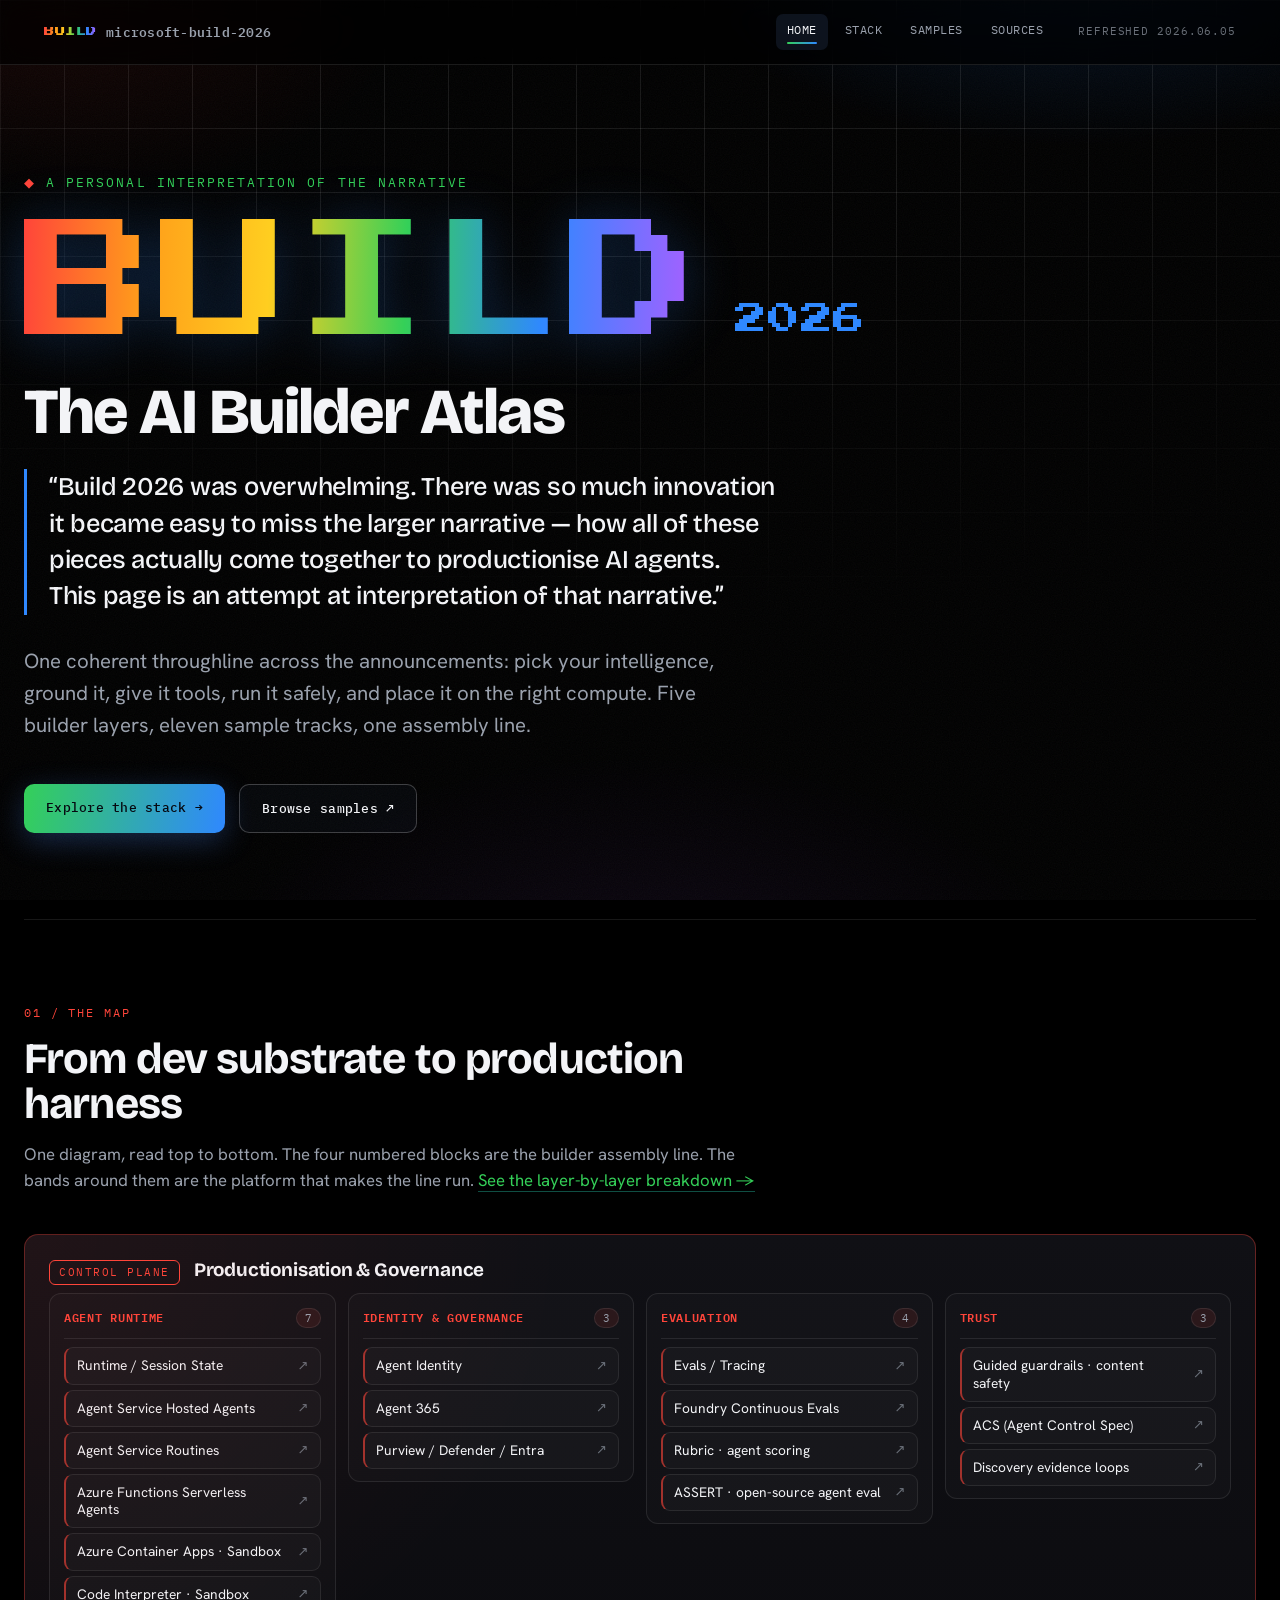
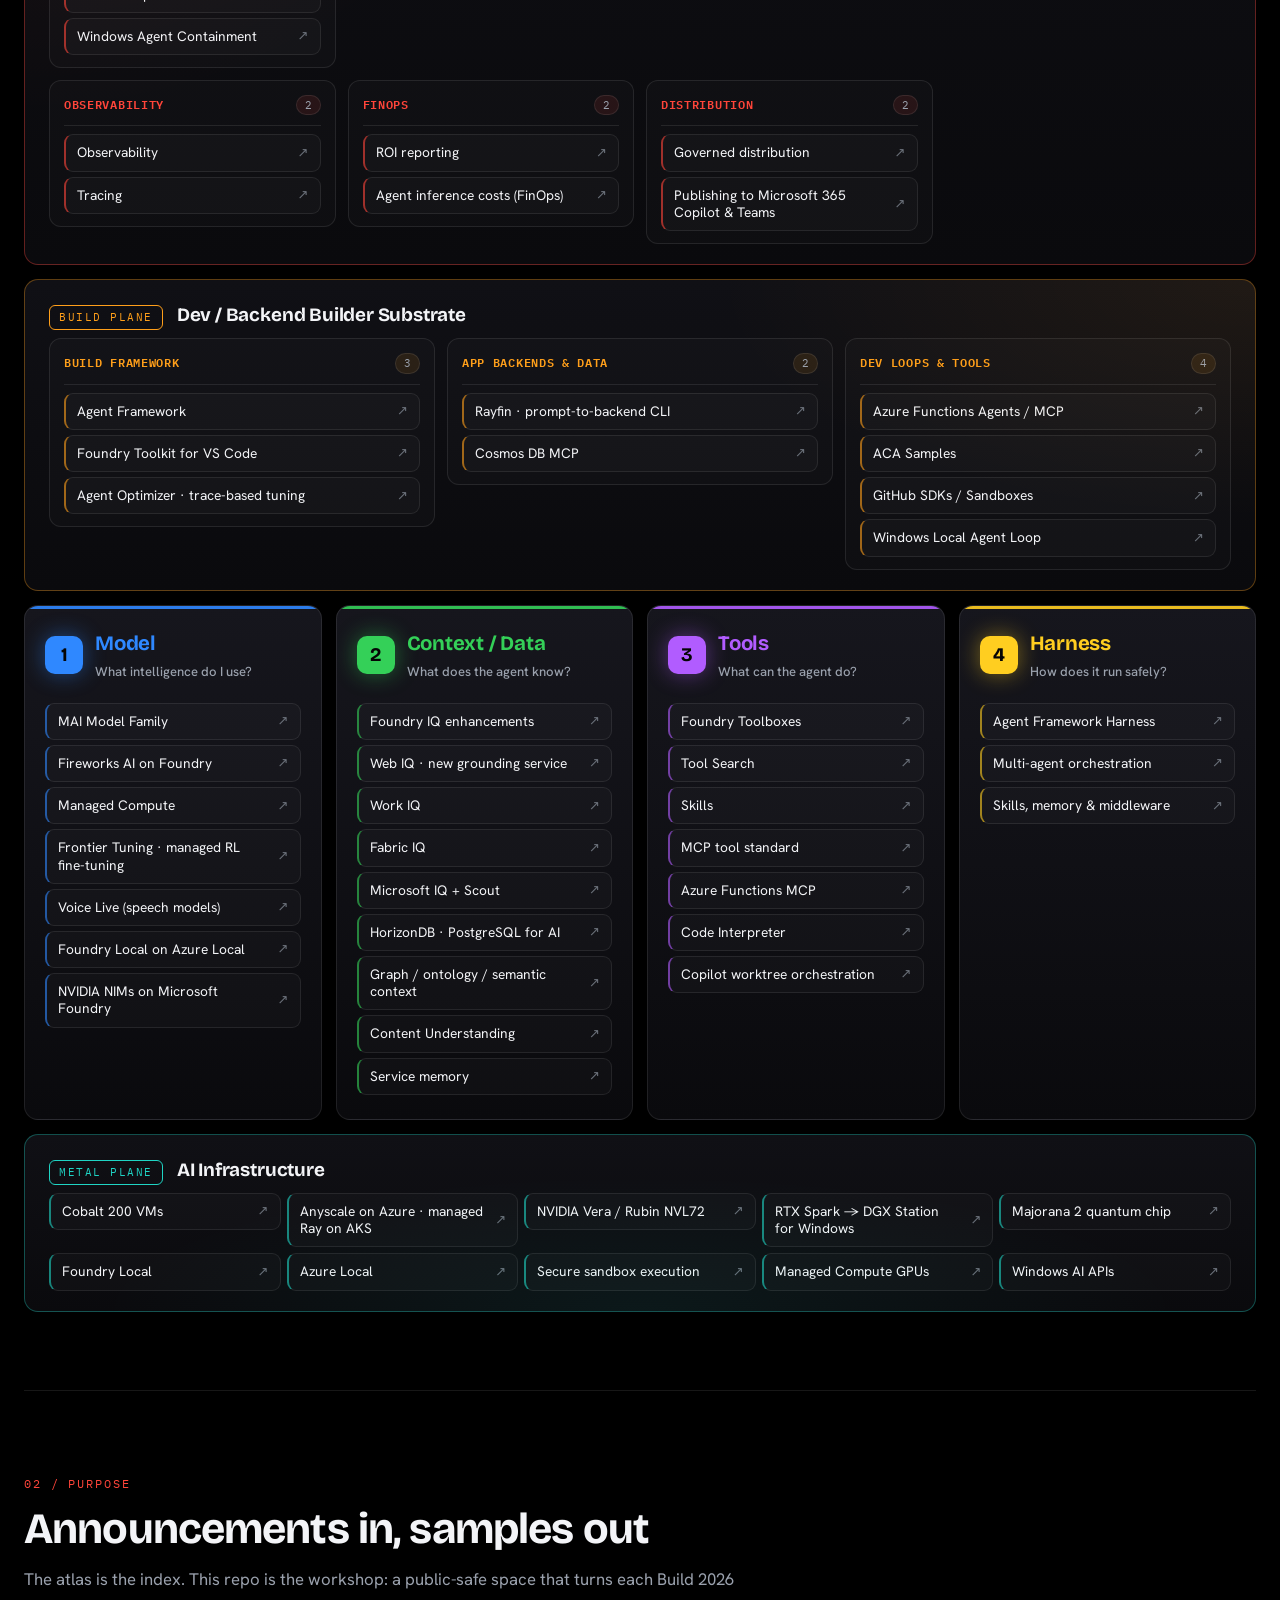
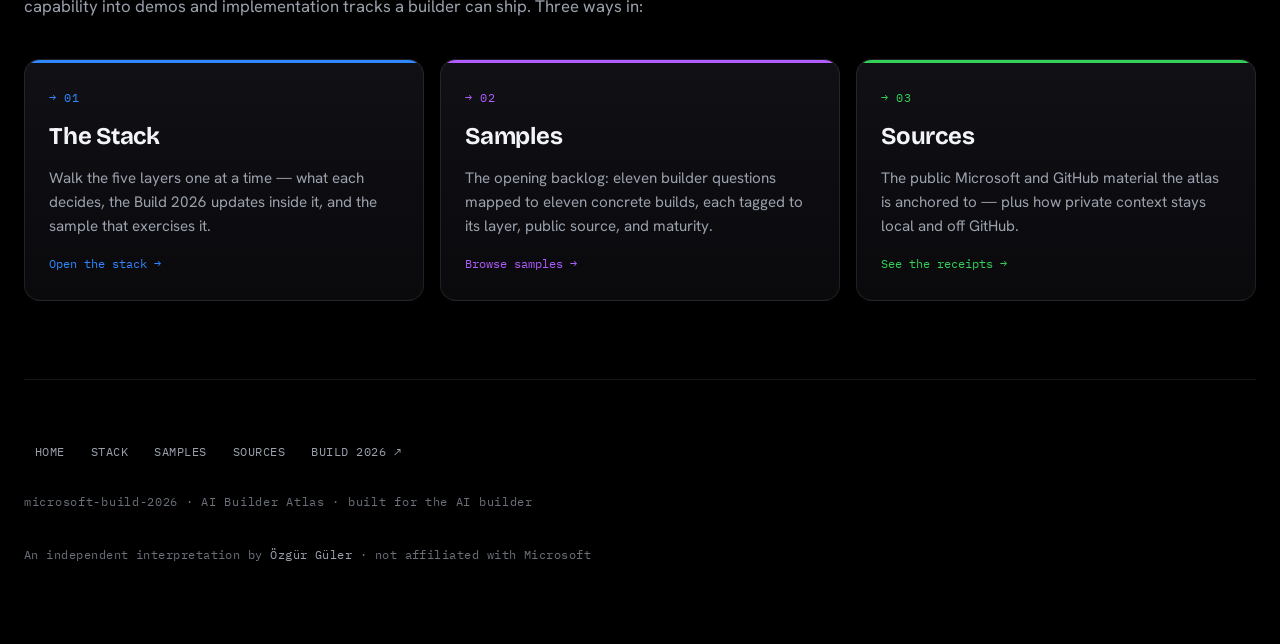
==== commit 8c04cc7b: "fix: repair atlas site deployment" ====
--- a/index.html
+++ b/index.html
@@ -14,6 +14,7 @@
       href="https://fonts.googleapis.com/css2?family=Bricolage+Grotesque:opsz,wght@12..96,500;12..96,700;12..96,800&family=Hanken+Grotesk:wght@400;500;600;700&family=IBM+Plex+Mono:wght@400;500;600&family=Press+Start+2P&display=swap"
       rel="stylesheet"
     />
+    <link rel="icon" href="favicon.svg" type="image/svg+xml" />
     <link rel="stylesheet" href="styles.css" />
   </head>
   <body>
@@ -53,7 +54,8 @@
         <blockquote class="manifesto reveal" data-d="3">
           “Build 2026 was overwhelming. There was so much innovation it became
           easy to miss the larger narrative — how all of these pieces actually
-          come together. This page is my own interpretation of that narrative.”
+          come together to productionise AI agents. This page is an attempt at
+          interpretation of that narrative.”
         </blockquote>
 
         <p class="lede reveal" data-d="4">
@@ -63,30 +65,7 @@
           assembly line.
         </p>
 
-        <div
-          class="hero-stats reveal"
-          data-d="5"
-          aria-label="Atlas at a glance"
-        >
-          <div class="stat">
-            <span class="stat-num">5</span>
-            <span class="stat-label">builder layers</span>
-          </div>
-          <div class="stat">
-            <span class="stat-num">11</span>
-            <span class="stat-label">sample tracks</span>
-          </div>
-          <div class="stat">
-            <span class="stat-num">25+</span>
-            <span class="stat-label">public sources</span>
-          </div>
-          <div class="stat">
-            <span class="stat-num">01</span>
-            <span class="stat-label">target persona — the builder</span>
-          </div>
-        </div>
-
-        <div class="hero-cta reveal" data-d="6">
+        <div class="hero-cta reveal" data-d="5">
           <a class="btn btn-primary" href="stack.html"
             >Explore the stack &rarr;</a
           >
@@ -117,143 +96,278 @@
               <span class="band-edge">CONTROL PLANE</span>
               <h3>Productionisation &amp; Governance</h3>
             </header>
-            <ul class="cap-list band-caps">
-              <li>
-                <a
-                  href="https://devblogs.microsoft.com/foundry/agent-service-build2026/"
-                  target="_blank"
-                  rel="noopener"
-                  ><span>Runtime / session state</span
-                  ><span class="cap-arrow" aria-hidden="true">↗</span></a
-                >
-              </li>
-              <li>
-                <a
-                  href="https://devblogs.microsoft.com/foundry/agent-service-build2026/"
-                  target="_blank"
-                  rel="noopener"
-                  ><span>Agent Service hosted agents</span
-                  ><span class="cap-arrow" aria-hidden="true">↗</span></a
-                >
-              </li>
-              <li>
-                <a
-                  href="https://techcommunity.microsoft.com/blog/appsonazureblog/azure-functions-at-build-2026-update/4524075"
-                  target="_blank"
-                  rel="noopener"
-                  ><span>Azure Functions serverless agents</span
-                  ><span class="cap-arrow" aria-hidden="true">↗</span></a
-                >
-              </li>
-              <li>
-                <a
-                  href="https://learn.microsoft.com/azure/container-apps/sessions"
-                  target="_blank"
-                  rel="noopener"
-                  ><span>Container Apps sandboxes</span
-                  ><span class="cap-arrow" aria-hidden="true">↗</span></a
-                >
-              </li>
-              <li>
-                <a
-                  href="https://devblogs.microsoft.com/foundry/agent-service-build2026/"
-                  target="_blank"
-                  rel="noopener"
-                  ><span>Agent Identity</span
-                  ><span class="cap-arrow" aria-hidden="true">↗</span></a
-                >
-              </li>
-              <li>
-                <a
-                  href="https://devblogs.microsoft.com/foundry/build-2026-open-trust-stack-ai-agents/"
-                  target="_blank"
-                  rel="noopener"
-                  ><span>ACS (Agent Control Spec)</span
-                  ><span class="cap-arrow" aria-hidden="true">↗</span></a
-                >
-              </li>
-              <li>
-                <a
-                  href="https://devblogs.microsoft.com/foundry/build-2026-open-trust-stack-ai-agents/"
-                  target="_blank"
-                  rel="noopener"
-                  ><span>ASSERT</span
-                  ><span class="cap-arrow" aria-hidden="true">↗</span></a
-                >
-              </li>
-              <li>
-                <a
-                  href="https://devblogs.microsoft.com/foundry/build-2026-open-trust-stack-ai-agents/"
-                  target="_blank"
-                  rel="noopener"
-                  ><span>Rubric</span
-                  ><span class="cap-arrow" aria-hidden="true">↗</span></a
-                >
-              </li>
-              <li>
-                <a
-                  href="https://devblogs.microsoft.com/foundry/build-2026-from-observability-to-roi-for-ai-agents-on-any-framework/"
-                  target="_blank"
-                  rel="noopener"
-                  ><span>Evals / Tracing</span
-                  ><span class="cap-arrow" aria-hidden="true">↗</span></a
-                >
-              </li>
-              <li>
-                <a
-                  href="https://devblogs.microsoft.com/foundry/build-2026-from-observability-to-roi-for-ai-agents-on-any-framework/"
-                  target="_blank"
-                  rel="noopener"
-                  ><span>Observability</span
-                  ><span class="cap-arrow" aria-hidden="true">↗</span></a
-                >
-              </li>
-              <li>
-                <a
-                  href="https://devblogs.microsoft.com/foundry/build-2026-from-observability-to-roi-for-ai-agents-on-any-framework/"
-                  target="_blank"
-                  rel="noopener"
-                  ><span>ROI reporting</span
-                  ><span class="cap-arrow" aria-hidden="true">↗</span></a
-                >
-              </li>
-              <li>
-                <a
-                  href="https://www.microsoft.com/en-us/security/blog/2026/05/01/microsoft-agent-365-now-generally-available-expands-capabilities-and-integrations/"
-                  target="_blank"
-                  rel="noopener"
-                  ><span>Agent 365</span
-                  ><span class="cap-arrow" aria-hidden="true">↗</span></a
-                >
-              </li>
-              <li>
-                <a
-                  href="https://www.microsoft.com/en-us/security/blog/2026/05/01/microsoft-agent-365-now-generally-available-expands-capabilities-and-integrations/"
-                  target="_blank"
-                  rel="noopener"
-                  ><span>Purview / Defender / Entra</span
-                  ><span class="cap-arrow" aria-hidden="true">↗</span></a
-                >
-              </li>
-              <li>
-                <a
-                  href="https://blogs.windows.com/windowsdeveloper/2026/06/02/windows-platform-security-for-ai-agents/"
-                  target="_blank"
-                  rel="noopener"
-                  ><span>Windows agent containment</span
-                  ><span class="cap-arrow" aria-hidden="true">↗</span></a
-                >
-              </li>
-              <li>
-                <a
-                  href="https://azure.microsoft.com/en-us/blog/announcing-microsoft-discovery-general-availability-and-microsoft-discovery-app-preview/"
-                  target="_blank"
-                  rel="noopener"
-                  ><span>Discovery evidence loops</span
-                  ><span class="cap-arrow" aria-hidden="true">↗</span></a
-                >
-              </li>
-            </ul>
+            <div class="subgroups">
+              <section class="subgroup">
+                <header class="sg-head">
+                  <span class="sg-title">Agent Runtime</span>
+                  <span class="sg-count">7</span>
+                </header>
+                <ul class="cap-list sg-list">
+                  <li>
+                    <a
+                      href="https://devblogs.microsoft.com/foundry/agent-service-build2026/"
+                      target="_blank"
+                      rel="noopener"
+                      ><span>Runtime / Session State</span
+                      ><span class="cap-arrow" aria-hidden="true">↗</span></a
+                    >
+                  </li>
+                  <li>
+                    <a
+                      href="https://devblogs.microsoft.com/foundry/agent-service-build2026/"
+                      target="_blank"
+                      rel="noopener"
+                      ><span>Agent Service Hosted Agents</span
+                      ><span class="cap-arrow" aria-hidden="true">↗</span></a
+                    >
+                  </li>
+                  <li>
+                    <a
+                      href="https://learn.microsoft.com/en-us/azure/foundry/agents/concepts/routines"
+                      target="_blank"
+                      rel="noopener"
+                      ><span>Agent Service Routines</span
+                      ><span class="cap-arrow" aria-hidden="true">↗</span></a
+                    >
+                  </li>
+                  <li>
+                    <a
+                      href="https://techcommunity.microsoft.com/blog/appsonazureblog/azure-functions-at-build-2026-update/4524075"
+                      target="_blank"
+                      rel="noopener"
+                      ><span>Azure Functions Serverless Agents</span
+                      ><span class="cap-arrow" aria-hidden="true">↗</span></a
+                    >
+                  </li>
+                  <li>
+                    <a
+                      href="https://learn.microsoft.com/azure/container-apps/sessions"
+                      target="_blank"
+                      rel="noopener"
+                      ><span>Azure Container Apps · Sandbox</span
+                      ><span class="cap-arrow" aria-hidden="true">↗</span></a
+                    >
+                  </li>
+                  <li>
+                    <a
+                      href="https://learn.microsoft.com/azure/container-apps/sessions"
+                      target="_blank"
+                      rel="noopener"
+                      ><span>Code Interpreter · Sandbox</span
+                      ><span class="cap-arrow" aria-hidden="true">↗</span></a
+                    >
+                  </li>
+                  <li>
+                    <a
+                      href="https://blogs.windows.com/windowsdeveloper/2026/06/02/windows-platform-security-for-ai-agents/"
+                      target="_blank"
+                      rel="noopener"
+                      ><span>Windows Agent Containment</span
+                      ><span class="cap-arrow" aria-hidden="true">↗</span></a
+                    >
+                  </li>
+                </ul>
+              </section>
+
+              <section class="subgroup">
+                <header class="sg-head">
+                  <span class="sg-title">Identity &amp; Governance</span>
+                  <span class="sg-count">3</span>
+                </header>
+                <ul class="cap-list sg-list">
+                  <li>
+                    <a
+                      href="https://devblogs.microsoft.com/foundry/agent-service-build2026/"
+                      target="_blank"
+                      rel="noopener"
+                      ><span>Agent Identity</span
+                      ><span class="cap-arrow" aria-hidden="true">↗</span></a
+                    >
+                  </li>
+                  <li>
+                    <a
+                      href="https://www.microsoft.com/en-us/security/blog/2026/05/01/microsoft-agent-365-now-generally-available-expands-capabilities-and-integrations/"
+                      target="_blank"
+                      rel="noopener"
+                      ><span>Agent 365</span
+                      ><span class="cap-arrow" aria-hidden="true">↗</span></a
+                    >
+                  </li>
+                  <li>
+                    <a
+                      href="https://www.microsoft.com/en-us/security/blog/2026/05/01/microsoft-agent-365-now-generally-available-expands-capabilities-and-integrations/"
+                      target="_blank"
+                      rel="noopener"
+                      ><span>Purview / Defender / Entra</span
+                      ><span class="cap-arrow" aria-hidden="true">↗</span></a
+                    >
+                  </li>
+                </ul>
+              </section>
+
+              <section class="subgroup">
+                <header class="sg-head">
+                  <span class="sg-title">Evaluation</span>
+                  <span class="sg-count">4</span>
+                </header>
+                <ul class="cap-list sg-list">
+                  <li>
+                    <a
+                      href="https://devblogs.microsoft.com/foundry/build-2026-from-observability-to-roi-for-ai-agents-on-any-framework/"
+                      target="_blank"
+                      rel="noopener"
+                      ><span>Evals / Tracing</span
+                      ><span class="cap-arrow" aria-hidden="true">↗</span></a
+                    >
+                  </li>
+                  <li>
+                    <a
+                      href="https://devblogs.microsoft.com/foundry/build-2026-from-observability-to-roi-for-ai-agents-on-any-framework/"
+                      target="_blank"
+                      rel="noopener"
+                      ><span>Foundry Continuous Evals</span
+                      ><span class="cap-arrow" aria-hidden="true">↗</span></a
+                    >
+                  </li>
+                  <li>
+                    <a
+                      href="https://devblogs.microsoft.com/foundry/build-2026-open-trust-stack-ai-agents/"
+                      target="_blank"
+                      rel="noopener"
+                      ><span>Rubric · agent scoring</span
+                      ><span class="cap-arrow" aria-hidden="true">↗</span></a
+                    >
+                  </li>
+                  <li>
+                    <a
+                      href="https://devblogs.microsoft.com/foundry/build-2026-open-trust-stack-ai-agents/"
+                      target="_blank"
+                      rel="noopener"
+                      ><span>ASSERT · open-source agent eval</span
+                      ><span class="cap-arrow" aria-hidden="true">↗</span></a
+                    >
+                  </li>
+                </ul>
+              </section>
+
+              <section class="subgroup">
+                <header class="sg-head">
+                  <span class="sg-title">Trust</span>
+                  <span class="sg-count">3</span>
+                </header>
+                <ul class="cap-list sg-list">
+                  <li>
+                    <a
+                      href="https://devblogs.microsoft.com/foundry/build-2026-open-trust-stack-ai-agents/"
+                      target="_blank"
+                      rel="noopener"
+                      ><span>Guided guardrails · content safety</span
+                      ><span class="cap-arrow" aria-hidden="true">↗</span></a
+                    >
+                  </li>
+                  <li>
+                    <a
+                      href="https://devblogs.microsoft.com/foundry/build-2026-open-trust-stack-ai-agents/"
+                      target="_blank"
+                      rel="noopener"
+                      ><span>ACS (Agent Control Spec)</span
+                      ><span class="cap-arrow" aria-hidden="true">↗</span></a
+                    >
+                  </li>
+                  <li>
+                    <a
+                      href="https://azure.microsoft.com/en-us/blog/announcing-microsoft-discovery-general-availability-and-microsoft-discovery-app-preview/"
+                      target="_blank"
+                      rel="noopener"
+                      ><span>Discovery evidence loops</span
+                      ><span class="cap-arrow" aria-hidden="true">↗</span></a
+                    >
+                  </li>
+                </ul>
+              </section>
+
+              <section class="subgroup">
+                <header class="sg-head">
+                  <span class="sg-title">Observability</span>
+                  <span class="sg-count">2</span>
+                </header>
+                <ul class="cap-list sg-list">
+                  <li>
+                    <a
+                      href="https://devblogs.microsoft.com/foundry/build-2026-from-observability-to-roi-for-ai-agents-on-any-framework/"
+                      target="_blank"
+                      rel="noopener"
+                      ><span>Observability</span
+                      ><span class="cap-arrow" aria-hidden="true">↗</span></a
+                    >
+                  </li>
+                  <li>
+                    <a
+                      href="https://devblogs.microsoft.com/foundry/build-2026-from-observability-to-roi-for-ai-agents-on-any-framework/"
+                      target="_blank"
+                      rel="noopener"
+                      ><span>Tracing</span
+                      ><span class="cap-arrow" aria-hidden="true">↗</span></a
+                    >
+                  </li>
+                </ul>
+              </section>
+
+              <section class="subgroup">
+                <header class="sg-head">
+                  <span class="sg-title">FinOps</span>
+                  <span class="sg-count">2</span>
+                </header>
+                <ul class="cap-list sg-list">
+                  <li>
+                    <a
+                      href="https://devblogs.microsoft.com/foundry/build-2026-from-observability-to-roi-for-ai-agents-on-any-framework/"
+                      target="_blank"
+                      rel="noopener"
+                      ><span>ROI reporting</span
+                      ><span class="cap-arrow" aria-hidden="true">↗</span></a
+                    >
+                  </li>
+                  <li>
+                    <a
+                      href="https://devblogs.microsoft.com/foundry/build-2026-from-observability-to-roi-for-ai-agents-on-any-framework/"
+                      target="_blank"
+                      rel="noopener"
+                      ><span>Agent inference costs (FinOps)</span
+                      ><span class="cap-arrow" aria-hidden="true">↗</span></a
+                    >
+                  </li>
+                </ul>
+              </section>
+
+              <section class="subgroup">
+                <header class="sg-head">
+                  <span class="sg-title">Distribution</span>
+                  <span class="sg-count">2</span>
+                </header>
+                <ul class="cap-list sg-list">
+                  <li>
+                    <a
+                      href="https://devblogs.microsoft.com/foundry/agent-distribution-build2026/"
+                      target="_blank"
+                      rel="noopener"
+                      ><span>Governed distribution</span
+                      ><span class="cap-arrow" aria-hidden="true">↗</span></a
+                    >
+                  </li>
+                  <li>
+                    <a
+                      href="https://devblogs.microsoft.com/foundry/agent-distribution-build2026/"
+                      target="_blank"
+                      rel="noopener"
+                      ><span
+                        >Publishing to Microsoft 365 Copilot &amp; Teams</span
+                      ><span class="cap-arrow" aria-hidden="true">↗</span></a
+                    >
+                  </li>
+                </ul>
+              </section>
+            </div>
           </article>
 
           <article class="band band-dev reveal-up">
@@ -261,98 +375,113 @@
               <span class="band-edge">BUILD PLANE</span>
               <h3>Dev / Backend Builder Substrate</h3>
             </header>
-            <ul class="cap-list band-caps">
-              <li>
-                <a
-                  href="https://devblogs.microsoft.com/foundry/agent-service-build2026/"
-                  target="_blank"
-                  rel="noopener"
-                  ><span>Agent Framework</span
-                  ><span class="cap-arrow" aria-hidden="true">↗</span></a
-                >
-              </li>
-              <li>
-                <a
-                  href="https://devblogs.microsoft.com/foundry/agent-service-build2026/"
-                  target="_blank"
-                  rel="noopener"
-                  ><span>Foundry Toolkit for VS Code</span
-                  ><span class="cap-arrow" aria-hidden="true">↗</span></a
-                >
-              </li>
-              <li>
-                <a
-                  href="https://techcommunity.microsoft.com/blog/appsonazureblog/azure-functions-at-build-2026-update/4524075"
-                  target="_blank"
-                  rel="noopener"
-                  ><span>Azure Functions agents / MCP</span
-                  ><span class="cap-arrow" aria-hidden="true">↗</span></a
-                >
-              </li>
-              <li>
-                <a
-                  href="https://azure.microsoft.com/en-us/blog/microsoft-build-2026-building-agentic-apps-with-microsoft-fabric-and-microsoft-databases/"
-                  target="_blank"
-                  rel="noopener"
-                  ><span>Rayfin</span
-                  ><span class="cap-arrow" aria-hidden="true">↗</span></a
-                >
-              </li>
-              <li>
-                <a
-                  href="https://azure.microsoft.com/en-us/blog/microsoft-build-2026-building-agentic-apps-with-microsoft-fabric-and-microsoft-databases/"
-                  target="_blank"
-                  rel="noopener"
-                  ><span>HorizonDB</span
-                  ><span class="cap-arrow" aria-hidden="true">↗</span></a
-                >
-              </li>
-              <li>
-                <a
-                  href="https://devblogs.microsoft.com/cosmosdb/announced-at-ms-build-2026-azure-cosmos-db-mcp-toolkit-semantic-reranking-global-secondary-indexes-and-more/"
-                  target="_blank"
-                  rel="noopener"
-                  ><span>Cosmos DB MCP</span
-                  ><span class="cap-arrow" aria-hidden="true">↗</span></a
-                >
-              </li>
-              <li>
-                <a
-                  href="https://learn.microsoft.com/azure/container-apps/sessions"
-                  target="_blank"
-                  rel="noopener"
-                  ><span>ACA samples</span
-                  ><span class="cap-arrow" aria-hidden="true">↗</span></a
-                >
-              </li>
-              <li>
-                <a
-                  href="https://github.blog/news-insights/product-news/github-copilot-app-the-agent-native-desktop-experience/"
-                  target="_blank"
-                  rel="noopener"
-                  ><span>GitHub SDKs / sandboxes</span
-                  ><span class="cap-arrow" aria-hidden="true">↗</span></a
-                >
-              </li>
-              <li>
-                <a
-                  href="https://azure.microsoft.com/en-us/blog/microsoft-build-2026-building-agentic-apps-with-microsoft-fabric-and-microsoft-databases/"
-                  target="_blank"
-                  rel="noopener"
-                  ><span>Rayfin prompt-to-backend CLI</span
-                  ><span class="cap-arrow" aria-hidden="true">↗</span></a
-                >
-              </li>
-              <li>
-                <a
-                  href="https://blogs.windows.com/windowsdeveloper/2026/06/02/build-2026-furthering-windows-as-the-trusted-platform-for-development/"
-                  target="_blank"
-                  rel="noopener"
-                  ><span>Windows local agent loop</span
-                  ><span class="cap-arrow" aria-hidden="true">↗</span></a
-                >
-              </li>
-            </ul>
+            <div class="subgroups">
+              <section class="subgroup">
+                <header class="sg-head">
+                  <span class="sg-title">Build Framework</span>
+                  <span class="sg-count">3</span>
+                </header>
+                <ul class="cap-list sg-list">
+                  <li>
+                    <a
+                      href="https://devblogs.microsoft.com/agent-framework/microsoft-agent-framework-at-build-2026-announce/"
+                      target="_blank"
+                      rel="noopener"
+                      ><span>Agent Framework</span
+                      ><span class="cap-arrow" aria-hidden="true">↗</span></a
+                    >
+                  </li>
+                  <li>
+                    <a
+                      href="https://devblogs.microsoft.com/foundry/agent-service-build2026/"
+                      target="_blank"
+                      rel="noopener"
+                      ><span>Foundry Toolkit for VS Code</span
+                      ><span class="cap-arrow" aria-hidden="true">↗</span></a
+                    >
+                  </li>
+                  <li>
+                    <a
+                      href="https://devblogs.microsoft.com/foundry/agent-optimizer-build2026/"
+                      target="_blank"
+                      rel="noopener"
+                      ><span>Agent Optimizer · trace-based tuning</span
+                      ><span class="cap-arrow" aria-hidden="true">↗</span></a
+                    >
+                  </li>
+                </ul>
+              </section>
+              <section class="subgroup">
+                <header class="sg-head">
+                  <span class="sg-title">App Backends &amp; Data</span>
+                  <span class="sg-count">2</span>
+                </header>
+                <ul class="cap-list sg-list">
+                  <li>
+                    <a
+                      href="https://azure.microsoft.com/en-us/blog/microsoft-build-2026-building-agentic-apps-with-microsoft-fabric-and-microsoft-databases/"
+                      target="_blank"
+                      rel="noopener"
+                      ><span>Rayfin · prompt-to-backend CLI</span
+                      ><span class="cap-arrow" aria-hidden="true">↗</span></a
+                    >
+                  </li>
+                  <li>
+                    <a
+                      href="https://devblogs.microsoft.com/cosmosdb/announced-at-ms-build-2026-azure-cosmos-db-mcp-toolkit-semantic-reranking-global-secondary-indexes-and-more/"
+                      target="_blank"
+                      rel="noopener"
+                      ><span>Cosmos DB MCP</span
+                      ><span class="cap-arrow" aria-hidden="true">↗</span></a
+                    >
+                  </li>
+                </ul>
+              </section>
+              <section class="subgroup">
+                <header class="sg-head">
+                  <span class="sg-title">Dev Loops &amp; Tools</span>
+                  <span class="sg-count">4</span>
+                </header>
+                <ul class="cap-list sg-list">
+                  <li>
+                    <a
+                      href="https://techcommunity.microsoft.com/blog/appsonazureblog/azure-functions-at-build-2026-update/4524075"
+                      target="_blank"
+                      rel="noopener"
+                      ><span>Azure Functions Agents / MCP</span
+                      ><span class="cap-arrow" aria-hidden="true">↗</span></a
+                    >
+                  </li>
+                  <li>
+                    <a
+                      href="https://learn.microsoft.com/azure/container-apps/sessions"
+                      target="_blank"
+                      rel="noopener"
+                      ><span>ACA Samples</span
+                      ><span class="cap-arrow" aria-hidden="true">↗</span></a
+                    >
+                  </li>
+                  <li>
+                    <a
+                      href="https://github.blog/news-insights/product-news/github-copilot-app-the-agent-native-desktop-experience/"
+                      target="_blank"
+                      rel="noopener"
+                      ><span>GitHub SDKs / Sandboxes</span
+                      ><span class="cap-arrow" aria-hidden="true">↗</span></a
+                    >
+                  </li>
+                  <li>
+                    <a
+                      href="https://blogs.windows.com/windowsdeveloper/2026/06/02/build-2026-furthering-windows-as-the-trusted-platform-for-development/"
+                      target="_blank"
+                      rel="noopener"
+                      ><span>Windows Local Agent Loop</span
+                      ><span class="cap-arrow" aria-hidden="true">↗</span></a
+                    >
+                  </li>
+                </ul>
+              </section>
+            </div>
           </article>
 
           <div class="core" aria-label="Core builder layers">
@@ -370,7 +499,7 @@
                     href="https://microsoft.ai/news/building-a-hillclimbing-machine-launching-seven-new-mai-models/"
                     target="_blank"
                     rel="noopener"
-                    ><span>MAI model family</span
+                    ><span>MAI Model Family</span
                     ><span class="cap-arrow" aria-hidden="true">↗</span></a
                   >
                 </li>
@@ -394,10 +523,19 @@
                 </li>
                 <li>
                   <a
-                    href="https://devblogs.microsoft.com/foundry/whats-new-in-microsoft-foundry-build-2026/"
-                    target="_blank"
-                    rel="noopener"
-                    ><span>Frontier Tuning</span
+                    href="https://devblogs.microsoft.com/microsoft365dev/frontier-tuning-teaching-ai-to-work-the-way-you-do/"
+                    target="_blank"
+                    rel="noopener"
+                    ><span>Frontier Tuning · managed RL fine-tuning</span
+                    ><span class="cap-arrow" aria-hidden="true">↗</span></a
+                  >
+                </li>
+                <li>
+                  <a
+                    href="https://techcommunity.microsoft.com/blog/azure-ai-foundry-blog/azure-speech-at-build-2026-powering-voice-agents-with-real-time-and-life-like-ex/4524638"
+                    target="_blank"
+                    rel="noopener"
+                    ><span>Voice Live (speech models)</span
                     ><span class="cap-arrow" aria-hidden="true">↗</span></a
                   >
                 </li>
@@ -406,25 +544,16 @@
                     href="https://devblogs.microsoft.com/foundry/accelerate-edge-ai-development-with-foundry-local/"
                     target="_blank"
                     rel="noopener"
-                    ><span>Foundry Local inference</span
-                    ><span class="cap-arrow" aria-hidden="true">↗</span></a
-                  >
-                </li>
-                <li>
-                  <a
-                    href="https://devblogs.microsoft.com/foundry/accelerate-edge-ai-development-with-foundry-local/"
-                    target="_blank"
-                    rel="noopener"
                     ><span>Foundry Local on Azure Local</span
                     ><span class="cap-arrow" aria-hidden="true">↗</span></a
                   >
                 </li>
                 <li>
                   <a
-                    href="https://devblogs.microsoft.com/foundry/announcing-foundry-managed-compute/"
-                    target="_blank"
-                    rel="noopener"
-                    ><span>NVIDIA / Anyscale placement</span
+                    href="https://techcommunity.microsoft.com/blog/azure-ai-foundry-blog/nvidia%E2%80%99s-open-models-on-microsoft-foundry/4501643"
+                    target="_blank"
+                    rel="noopener"
+                    ><span>NVIDIA NIMs on Microsoft Foundry</span
                     ><span class="cap-arrow" aria-hidden="true">↗</span></a
                   >
                 </li>
@@ -435,7 +564,7 @@
               <header class="cell-head">
                 <span class="cell-no">2</span>
                 <div>
-                  <h3>Context</h3>
+                  <h3>Context / Data</h3>
                   <p class="ask">What does the agent know?</p>
                 </div>
               </header>
@@ -445,7 +574,7 @@
                     href="https://devblogs.microsoft.com/foundry/build-smarter-agents-faster-with-foundry-iq/"
                     target="_blank"
                     rel="noopener"
-                    ><span>Foundry IQ</span
+                    ><span>Foundry IQ enhancements</span
                     ><span class="cap-arrow" aria-hidden="true">↗</span></a
                   >
                 </li>
@@ -454,7 +583,7 @@
                     href="https://blogs.microsoft.com/blog/2026/06/02/microsoft-build-2026-be-yourself-at-work/"
                     target="_blank"
                     rel="noopener"
-                    ><span>Web IQ</span
+                    ><span>Web IQ · new grounding service</span
                     ><span class="cap-arrow" aria-hidden="true">↗</span></a
                   >
                 </li>
@@ -490,25 +619,7 @@
                     href="https://azure.microsoft.com/en-us/blog/microsoft-build-2026-building-agentic-apps-with-microsoft-fabric-and-microsoft-databases/"
                     target="_blank"
                     rel="noopener"
-                    ><span>HorizonDB operational data</span
-                    ><span class="cap-arrow" aria-hidden="true">↗</span></a
-                  >
-                </li>
-                <li>
-                  <a
-                    href="https://devblogs.microsoft.com/foundry/build-smarter-agents-faster-with-foundry-iq/"
-                    target="_blank"
-                    rel="noopener"
-                    ><span>Knowledge bases</span
-                    ><span class="cap-arrow" aria-hidden="true">↗</span></a
-                  >
-                </li>
-                <li>
-                  <a
-                    href="https://devblogs.microsoft.com/foundry/build-smarter-agents-faster-with-foundry-iq/"
-                    target="_blank"
-                    rel="noopener"
-                    ><span>Agentic retrieval</span
+                    ><span>HorizonDB · PostgreSQL for AI</span
                     ><span class="cap-arrow" aria-hidden="true">↗</span></a
                   >
                 </li>
@@ -523,7 +634,7 @@
                 </li>
                 <li>
                   <a
-                    href="https://devblogs.microsoft.com/foundry/whats-new-in-microsoft-foundry-build-2026/"
+                    href="https://devblogs.microsoft.com/foundry/whats-new-in-azure-content-understanding-at-build-2026/"
                     target="_blank"
                     rel="noopener"
                     ><span>Content Understanding</span
@@ -583,7 +694,7 @@
                     href="https://devblogs.microsoft.com/foundry/agent-service-build2026/"
                     target="_blank"
                     rel="noopener"
-                    ><span>MCP</span
+                    ><span>MCP tool standard</span
                     ><span class="cap-arrow" aria-hidden="true">↗</span></a
                   >
                 </li>
@@ -602,33 +713,6 @@
                     target="_blank"
                     rel="noopener"
                     ><span>Code Interpreter</span
-                    ><span class="cap-arrow" aria-hidden="true">↗</span></a
-                  >
-                </li>
-                <li>
-                  <a
-                    href="https://devblogs.microsoft.com/foundry/whats-new-in-microsoft-foundry-build-2026/"
-                    target="_blank"
-                    rel="noopener"
-                    ><span>Voice Live</span
-                    ><span class="cap-arrow" aria-hidden="true">↗</span></a
-                  >
-                </li>
-                <li>
-                  <a
-                    href="https://devblogs.microsoft.com/foundry/agent-service-build2026/"
-                    target="_blank"
-                    rel="noopener"
-                    ><span>Routines</span
-                    ><span class="cap-arrow" aria-hidden="true">↗</span></a
-                  >
-                </li>
-                <li>
-                  <a
-                    href="https://devblogs.microsoft.com/foundry/agent-distribution-build2026/"
-                    target="_blank"
-                    rel="noopener"
-                    ><span>Publishing routes</span
                     ><span class="cap-arrow" aria-hidden="true">↗</span></a
                   >
                 </li>
@@ -655,10 +739,19 @@
               <ul class="cap-list">
                 <li>
                   <a
+                    href="https://devblogs.microsoft.com/agent-framework/microsoft-agent-framework-at-build-2026-announce/"
+                    target="_blank"
+                    rel="noopener"
+                    ><span>Agent Framework Harness</span
+                    ><span class="cap-arrow" aria-hidden="true">↗</span></a
+                  >
+                </li>
+                <li>
+                  <a
                     href="https://devblogs.microsoft.com/foundry/agent-service-build2026/"
                     target="_blank"
                     rel="noopener"
-                    ><span>Agent Framework</span
+                    ><span>Multi-agent orchestration</span
                     ><span class="cap-arrow" aria-hidden="true">↗</span></a
                   >
                 </li>
@@ -667,97 +760,7 @@
                     href="https://devblogs.microsoft.com/foundry/agent-service-build2026/"
                     target="_blank"
                     rel="noopener"
-                    ><span>Agent Service</span
-                    ><span class="cap-arrow" aria-hidden="true">↗</span></a
-                  >
-                </li>
-                <li>
-                  <a
-                    href="https://devblogs.microsoft.com/foundry/agent-service-build2026/"
-                    target="_blank"
-                    rel="noopener"
-                    ><span>Identity</span
-                    ><span class="cap-arrow" aria-hidden="true">↗</span></a
-                  >
-                </li>
-                <li>
-                  <a
-                    href="https://devblogs.microsoft.com/foundry/build-2026-open-trust-stack-ai-agents/"
-                    target="_blank"
-                    rel="noopener"
-                    ><span>ACS (Agent Control Spec)</span
-                    ><span class="cap-arrow" aria-hidden="true">↗</span></a
-                  >
-                </li>
-                <li>
-                  <a
-                    href="https://devblogs.microsoft.com/foundry/build-2026-open-trust-stack-ai-agents/"
-                    target="_blank"
-                    rel="noopener"
-                    ><span>ASSERT</span
-                    ><span class="cap-arrow" aria-hidden="true">↗</span></a
-                  >
-                </li>
-                <li>
-                  <a
-                    href="https://devblogs.microsoft.com/foundry/build-2026-open-trust-stack-ai-agents/"
-                    target="_blank"
-                    rel="noopener"
-                    ><span>Rubric</span
-                    ><span class="cap-arrow" aria-hidden="true">↗</span></a
-                  >
-                </li>
-                <li>
-                  <a
-                    href="https://devblogs.microsoft.com/foundry/build-2026-from-observability-to-roi-for-ai-agents-on-any-framework/"
-                    target="_blank"
-                    rel="noopener"
-                    ><span>Tracing / evals</span
-                    ><span class="cap-arrow" aria-hidden="true">↗</span></a
-                  >
-                </li>
-                <li>
-                  <a
-                    href="https://devblogs.microsoft.com/foundry/agent-optimizer-build2026/"
-                    target="_blank"
-                    rel="noopener"
-                    ><span>Agent Optimizer</span
-                    ><span class="cap-arrow" aria-hidden="true">↗</span></a
-                  >
-                </li>
-                <li>
-                  <a
-                    href="https://devblogs.microsoft.com/foundry/build-2026-from-observability-to-roi-for-ai-agents-on-any-framework/"
-                    target="_blank"
-                    rel="noopener"
-                    ><span>ROI reporting</span
-                    ><span class="cap-arrow" aria-hidden="true">↗</span></a
-                  >
-                </li>
-                <li>
-                  <a
-                    href="https://www.microsoft.com/en-us/security/blog/2026/05/01/microsoft-agent-365-now-generally-available-expands-capabilities-and-integrations/"
-                    target="_blank"
-                    rel="noopener"
-                    ><span>Agent 365</span
-                    ><span class="cap-arrow" aria-hidden="true">↗</span></a
-                  >
-                </li>
-                <li>
-                  <a
-                    href="https://devblogs.microsoft.com/foundry/agent-distribution-build2026/"
-                    target="_blank"
-                    rel="noopener"
-                    ><span>Governed distribution</span
-                    ><span class="cap-arrow" aria-hidden="true">↗</span></a
-                  >
-                </li>
-                <li>
-                  <a
-                    href="https://blogs.windows.com/windowsdeveloper/2026/06/02/windows-platform-security-for-ai-agents/"
-                    target="_blank"
-                    rel="noopener"
-                    ><span>Windows MXC policy</span
+                    ><span>Skills, memory &amp; middleware</span
                     ><span class="cap-arrow" aria-hidden="true">↗</span></a
                   >
                 </li>
@@ -777,6 +780,15 @@
                   target="_blank"
                   rel="noopener"
                   ><span>Cobalt 200 VMs</span
+                  ><span class="cap-arrow" aria-hidden="true">↗</span></a
+                >
+              </li>
+              <li>
+                <a
+                  href="https://techcommunity.microsoft.com/blog/appsonazureblog/announcing-anyscale-on-azure-public-preview-powered-by-ray-on-aks/4523704"
+                  target="_blank"
+                  rel="noopener"
+                  ><span>Anyscale on Azure · managed Ray on AKS</span
                   ><span class="cap-arrow" aria-hidden="true">↗</span></a
                 >
               </li>
@@ -917,8 +929,13 @@
         >
       </nav>
       <p class="foot-sig">
-        microsoft-build-2026 &middot; AI Builder Atlas &middot; built for the
+        microsoft-build-2026 &middot; AI Builder Atlas &middot; built for the AI
         builder
+      </p>
+      <p class="foot-by">
+        An independent interpretation by
+        <span class="by-name">Özgür Güler</span> &middot; not affiliated with
+        Microsoft
       </p>
     </footer>
 
--- a/styles.css
+++ b/styles.css
@@ -335,37 +335,6 @@
   font-weight: 600;
 }
 
-.hero-stats {
-  display: grid;
-  grid-template-columns: repeat(4, 1fr);
-  gap: 1px;
-  background: var(--line);
-  border: 1px solid var(--line);
-  border-radius: 12px;
-  overflow: hidden;
-  margin-bottom: 40px;
-}
-.stat {
-  background: var(--ink-0);
-  padding: 22px 20px;
-  display: grid;
-  gap: 4px;
-}
-.stat-num {
-  font-family: var(--display);
-  font-weight: 700;
-  font-size: clamp(1.8rem, 3vw, 2.6rem);
-  line-height: 1;
-  color: var(--chalk);
-}
-.stat-label {
-  font-family: var(--mono);
-  font-size: 0.72rem;
-  letter-spacing: 0.04em;
-  color: var(--fog-dim);
-  text-transform: uppercase;
-}
-
 .hero-cta {
   display: flex;
   flex-wrap: wrap;
@@ -640,6 +609,58 @@
   --c: var(--build-cyan);
 }
 
+/* sub-groups — cluster related capabilities into labelled sub-verticals */
+.subgroups {
+  display: grid;
+  grid-template-columns: repeat(auto-fit, minmax(256px, 1fr));
+  gap: 12px;
+  margin-top: 8px;
+  align-items: start;
+}
+.subgroup {
+  border: 1px solid var(--line);
+  border-radius: 12px;
+  padding: 14px 14px 12px;
+  background: rgba(255, 255, 255, 0.018);
+}
+.sg-head {
+  display: flex;
+  flex-wrap: nowrap;
+  align-items: start;
+  justify-content: space-between;
+  gap: 10px;
+  padding-bottom: 10px;
+  margin-bottom: 8px;
+  border-bottom: 1px solid var(--line);
+}
+.sg-title {
+  flex: 1;
+  min-width: 0;
+  font-family: var(--mono);
+  font-size: 0.72rem;
+  font-weight: 600;
+  letter-spacing: 0.06em;
+  line-height: 1.25;
+  text-transform: uppercase;
+  color: var(--c, var(--chalk));
+}
+.sg-count {
+  flex: none;
+}
+.sg-count {
+  font-family: var(--mono);
+  font-size: 0.66rem;
+  line-height: 1;
+  color: var(--fog);
+  padding: 4px 8px;
+  border-radius: 999px;
+  border: 1px solid var(--line);
+  background: color-mix(in srgb, var(--c) 10%, transparent);
+}
+.sg-list {
+  margin: 0;
+}
+
 .read-key {
   margin-top: 34px;
   padding: 24px 26px;
@@ -877,6 +898,16 @@
   letter-spacing: 0.06em;
   color: var(--fog-dim);
 }
+.foot-by {
+  margin: 8px 0 0;
+  font-family: var(--mono);
+  font-size: 0.72rem;
+  letter-spacing: 0.04em;
+  color: var(--fog-dim);
+}
+.foot-by .by-name {
+  color: var(--fog);
+}
 
 /* ───────────────────── motion ───────────────────── */
 .reveal {
@@ -885,25 +916,25 @@
   animation: rise 0.8s cubic-bezier(0.22, 1, 0.36, 1) forwards;
   animation-delay: calc(var(--d, 0) * 110ms + 80ms);
 }
-.hero .reveal[data-d="0"] {
+.reveal[data-d="0"] {
   --d: 0;
 }
-.hero .reveal[data-d="1"] {
+.reveal[data-d="1"] {
   --d: 1;
 }
-.hero .reveal[data-d="2"] {
+.reveal[data-d="2"] {
   --d: 2;
 }
-.hero .reveal[data-d="3"] {
+.reveal[data-d="3"] {
   --d: 3;
 }
-.hero .reveal[data-d="4"] {
+.reveal[data-d="4"] {
   --d: 4;
 }
-.hero .reveal[data-d="5"] {
+.reveal[data-d="5"] {
   --d: 5;
 }
-.hero .reveal[data-d="6"] {
+.reveal[data-d="6"] {
   --d: 6;
 }
 
@@ -951,9 +982,6 @@
   .repo-grid {
     grid-template-columns: repeat(2, 1fr);
   }
-  .hero-stats {
-    grid-template-columns: repeat(2, 1fr);
-  }
 }
 
 @media (max-width: 640px) {
@@ -983,7 +1011,6 @@
   }
   .core,
   .repo-grid,
-  .hero-stats,
   .source-list {
     grid-template-columns: 1fr;
   }
@@ -1138,10 +1165,6 @@
   margin: 0 0 22px;
   max-width: 16ch;
 }
-.page-head .lede {
-  animation: none;
-}
-
 /* layer jump nav */
 .layer-jump {
   display: flex;
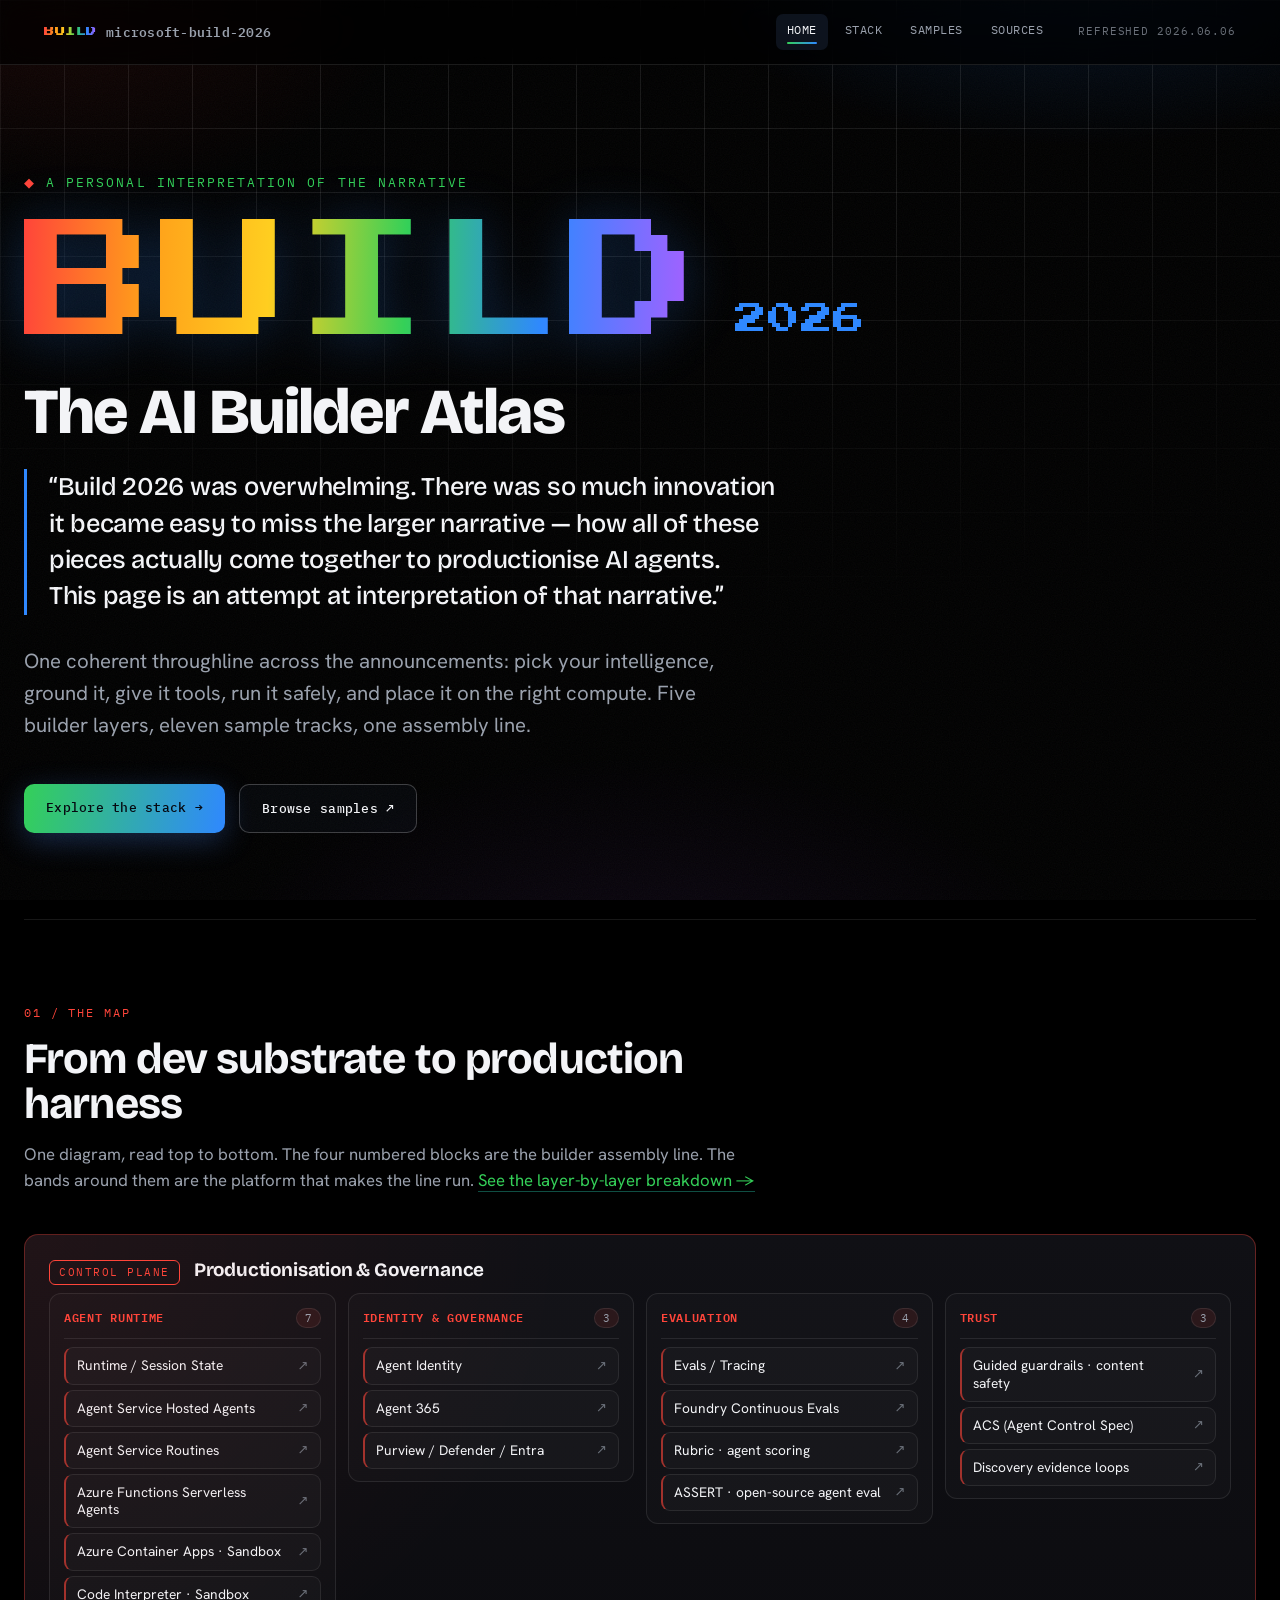
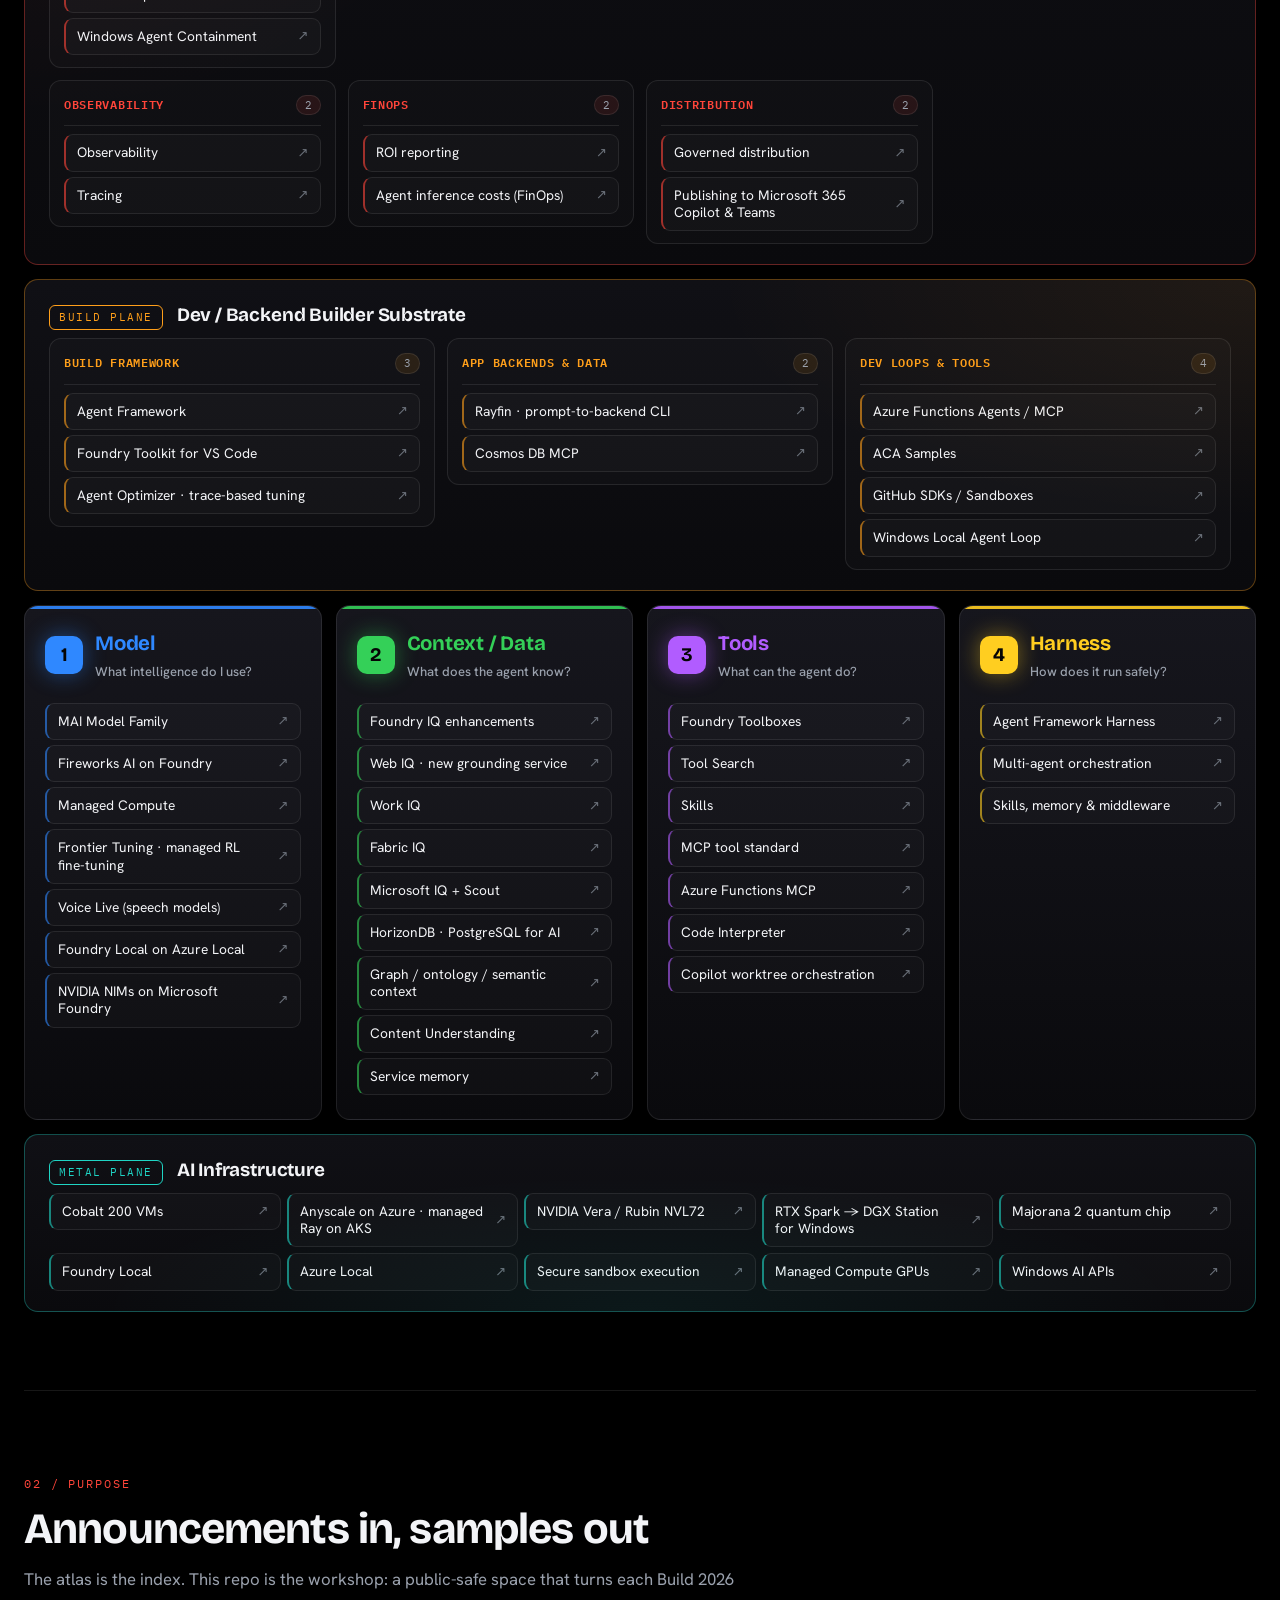
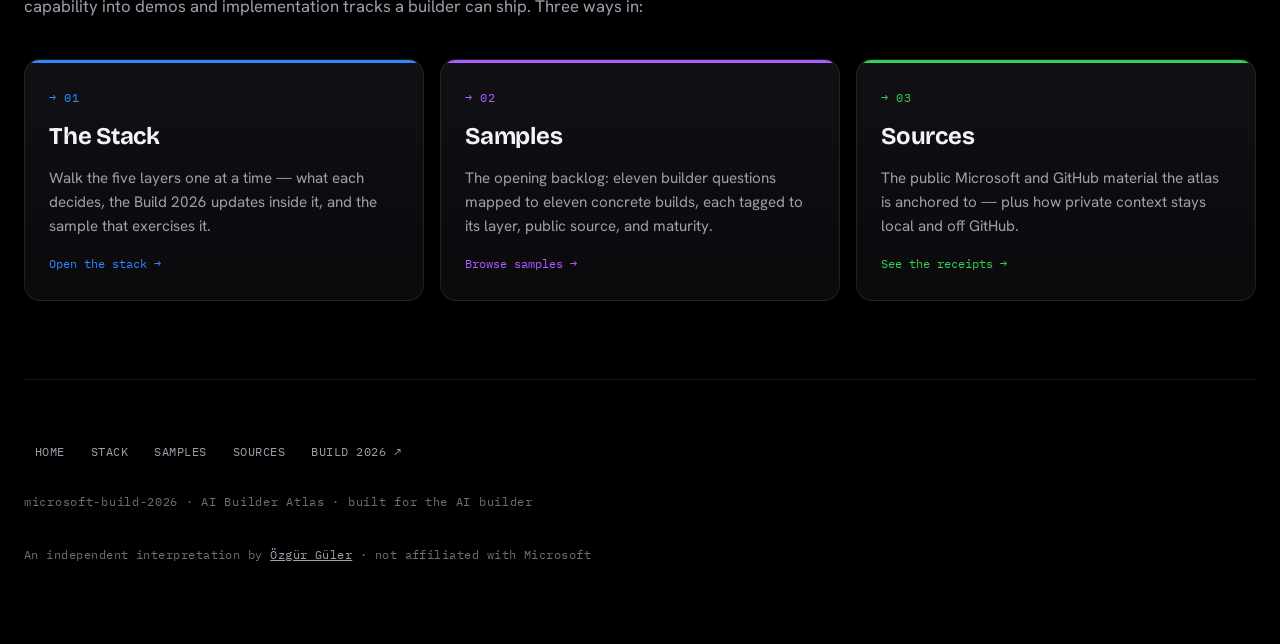
==== commit 314026b1: "docs: refresh public source pages" ====
--- a/index.html
+++ b/index.html
@@ -33,7 +33,7 @@
         <a href="samples.html">Samples</a>
         <a href="sources.html">Sources</a>
       </nav>
-      <span class="mast-stamp">REFRESHED&nbsp;2026.06.05</span>
+      <span class="mast-stamp">REFRESHED&nbsp;2026.06.06</span>
     </header>
 
     <main id="top">
@@ -934,8 +934,14 @@
       </p>
       <p class="foot-by">
         An independent interpretation by
-        <span class="by-name">Özgür Güler</span> &middot; not affiliated with
-        Microsoft
+        <a
+          class="by-name"
+          href="https://github.com/ozgurgulerx"
+          target="_blank"
+          rel="noopener author"
+          >Özgür Güler</a
+        >
+        &middot; not affiliated with Microsoft
       </p>
     </footer>
 
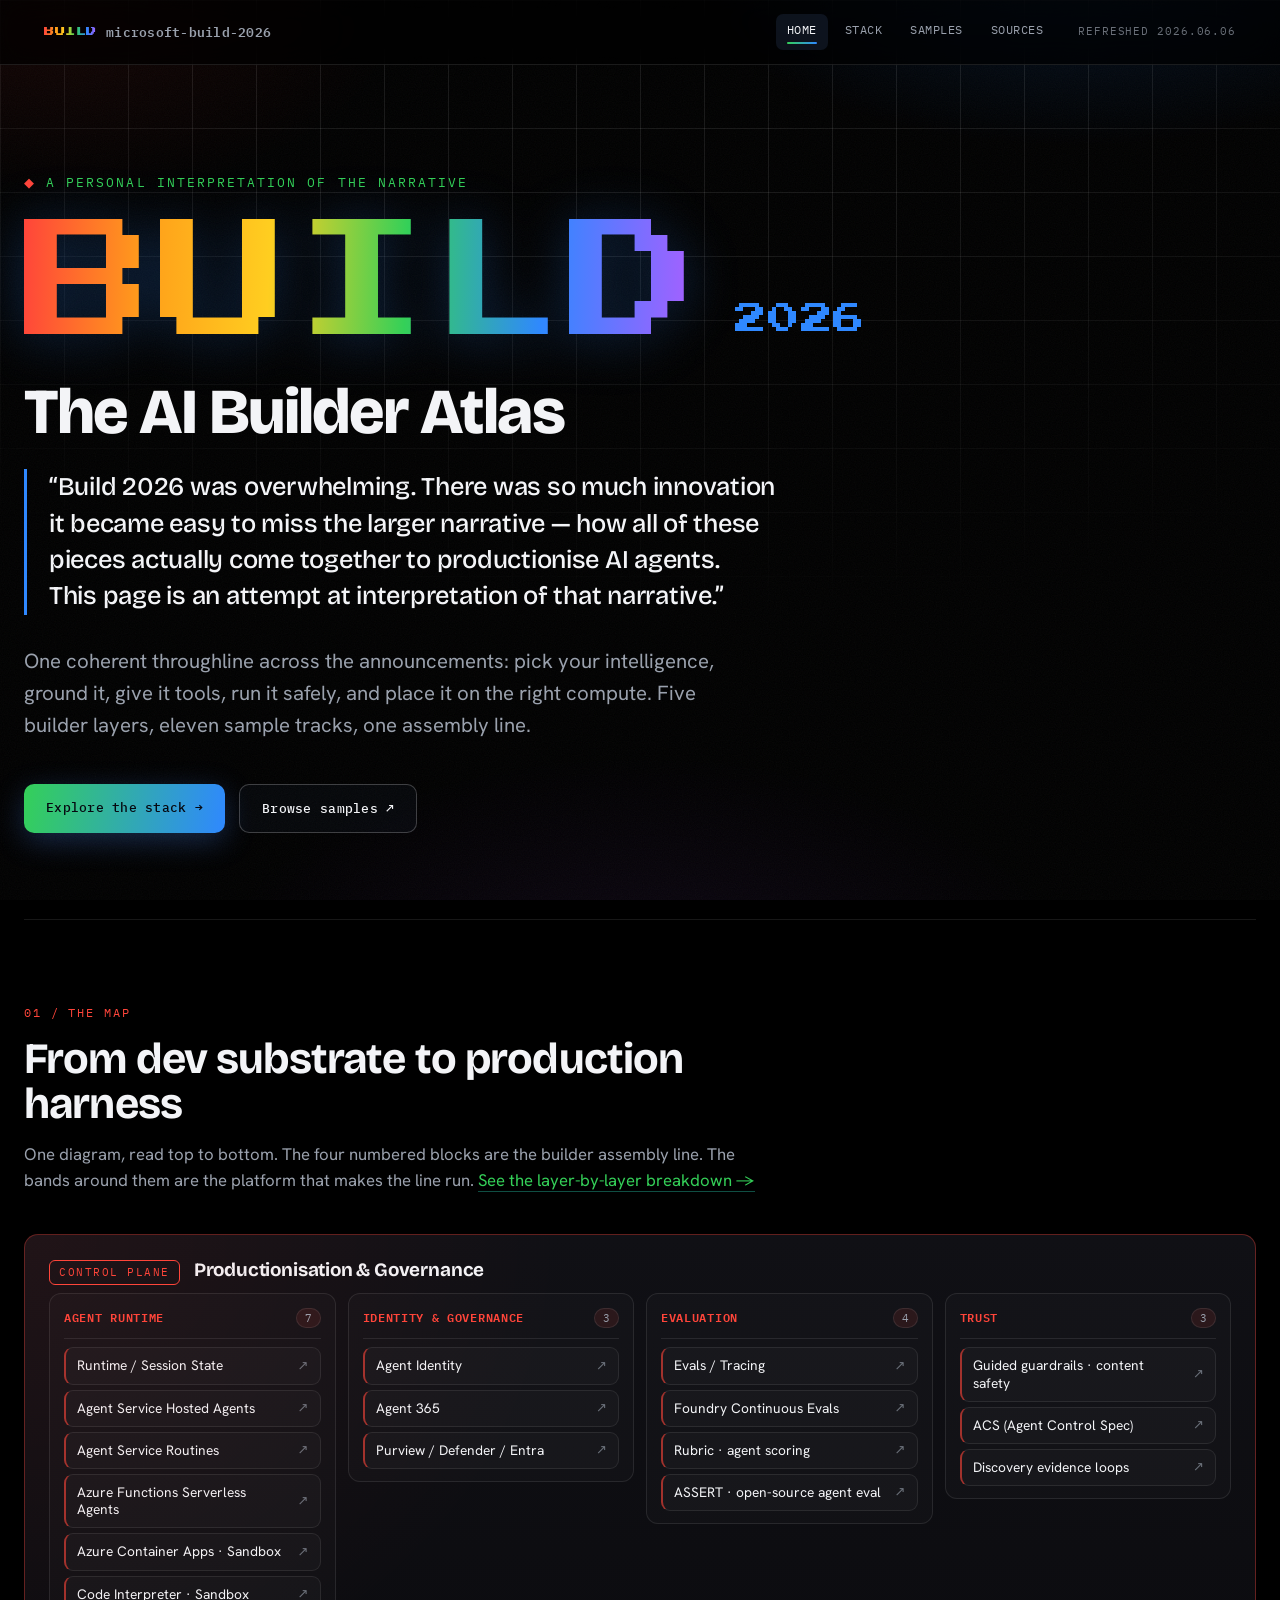
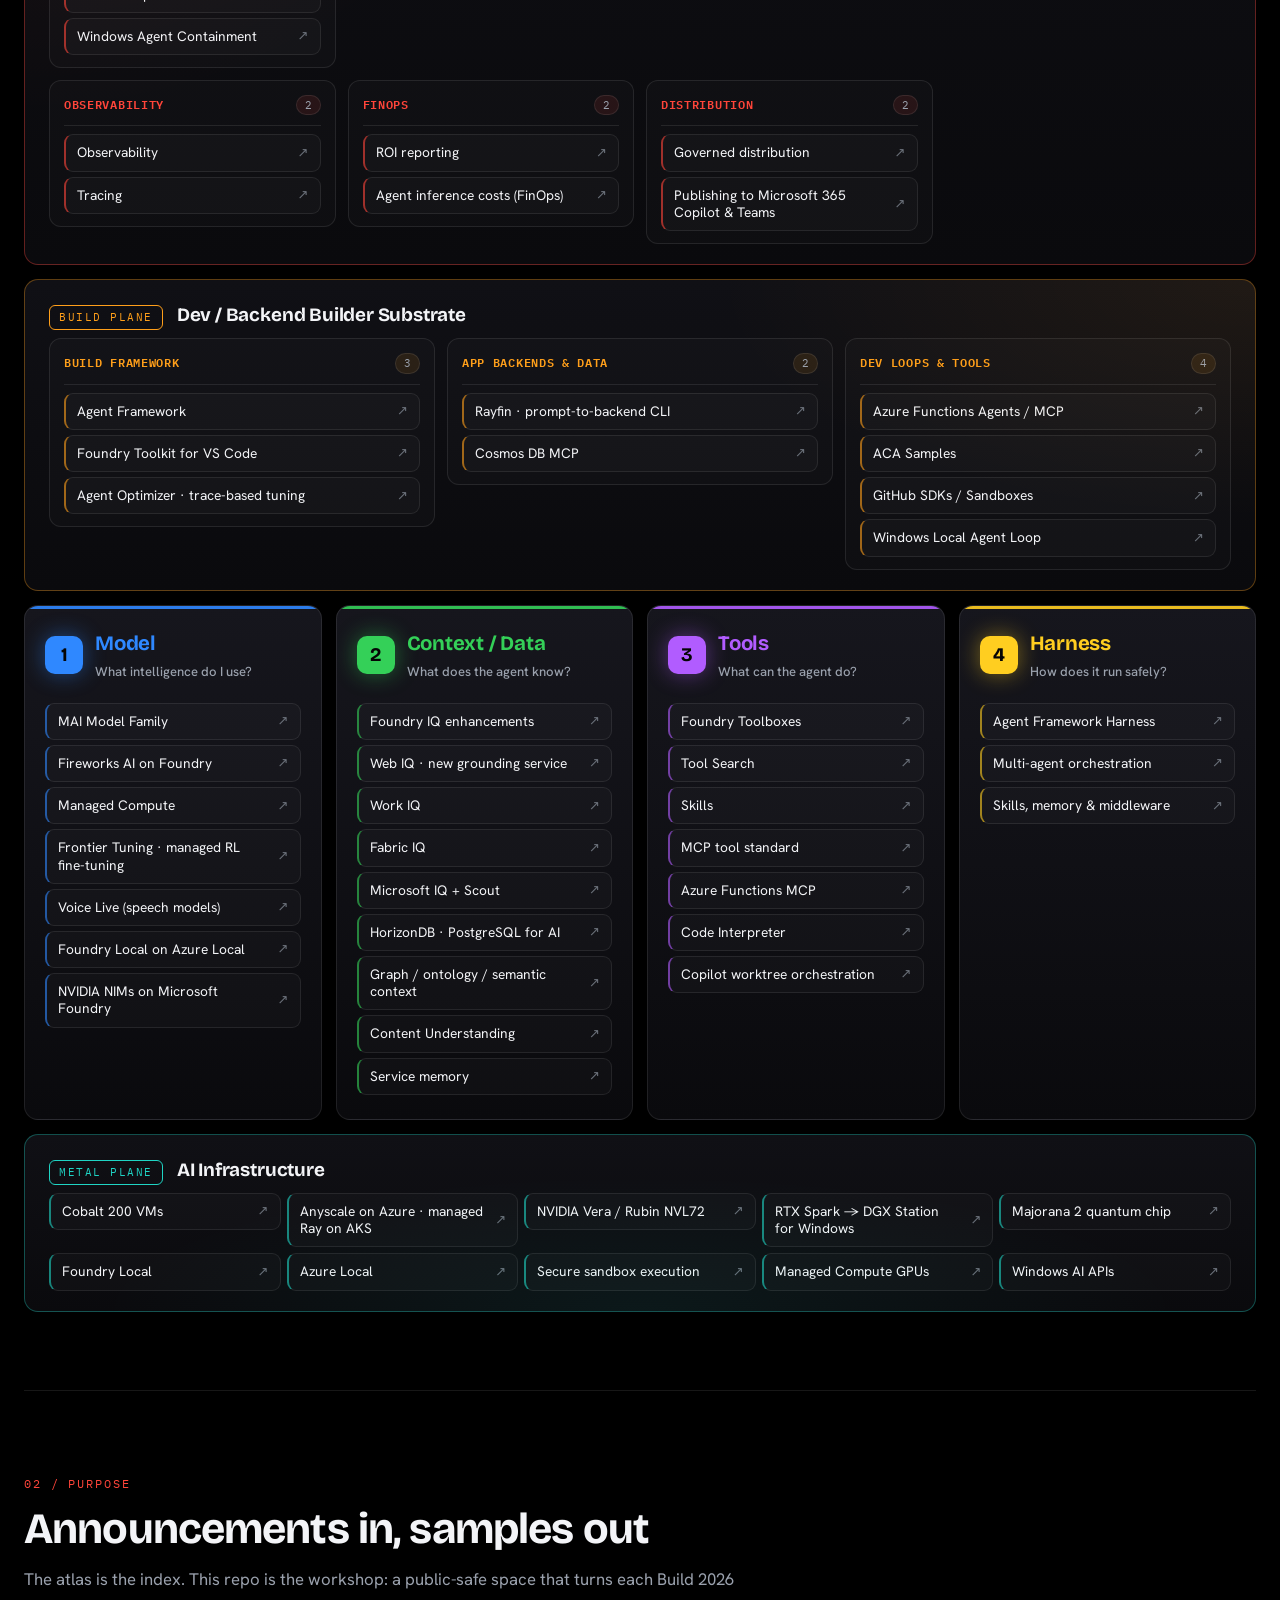
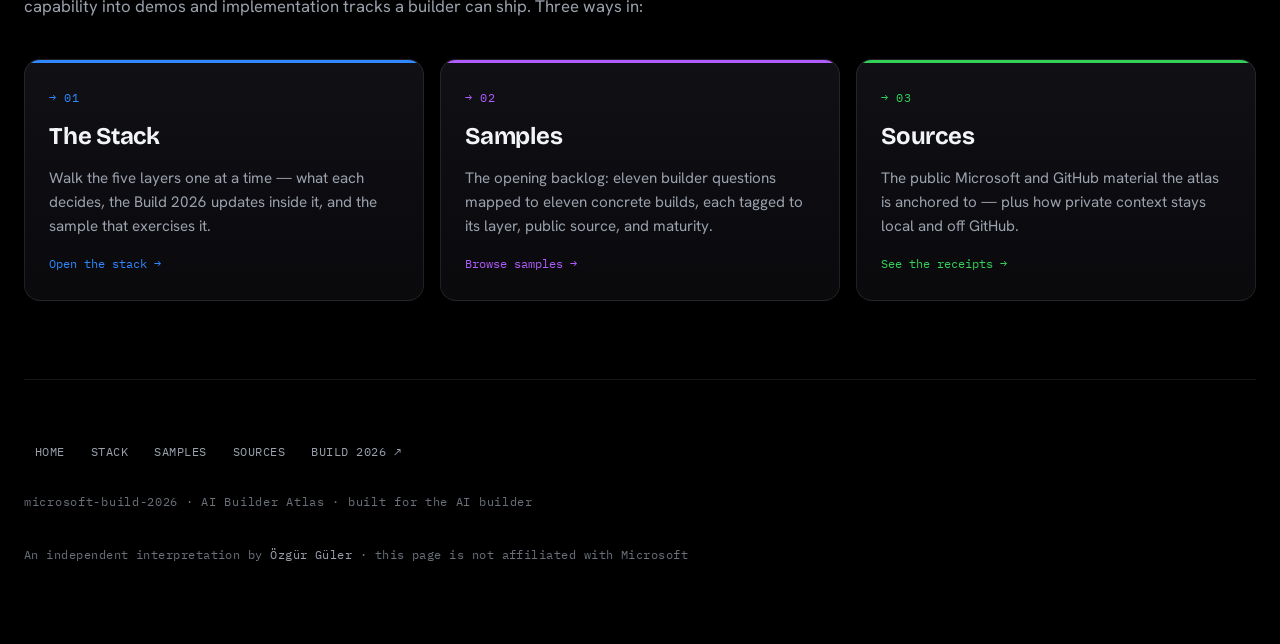
==== commit 8d01a991: "docs: clarify site affiliation disclaimer" ====
--- a/index.html
+++ b/index.html
@@ -941,7 +941,7 @@
           rel="noopener author"
           >Özgür Güler</a
         >
-        &middot; not affiliated with Microsoft
+        &middot; this page is not affiliated with Microsoft
       </p>
     </footer>
 
--- a/styles.css
+++ b/styles.css
@@ -907,6 +907,14 @@
 }
 .foot-by .by-name {
   color: var(--fog);
+  text-decoration: none;
+  transition: color 0.2s;
+}
+a.by-name:hover {
+  color: var(--chalk);
+  text-decoration: underline;
+  text-underline-offset: 3px;
+  text-decoration-color: var(--fog-dim);
 }
 
 /* ───────────────────── motion ───────────────────── */
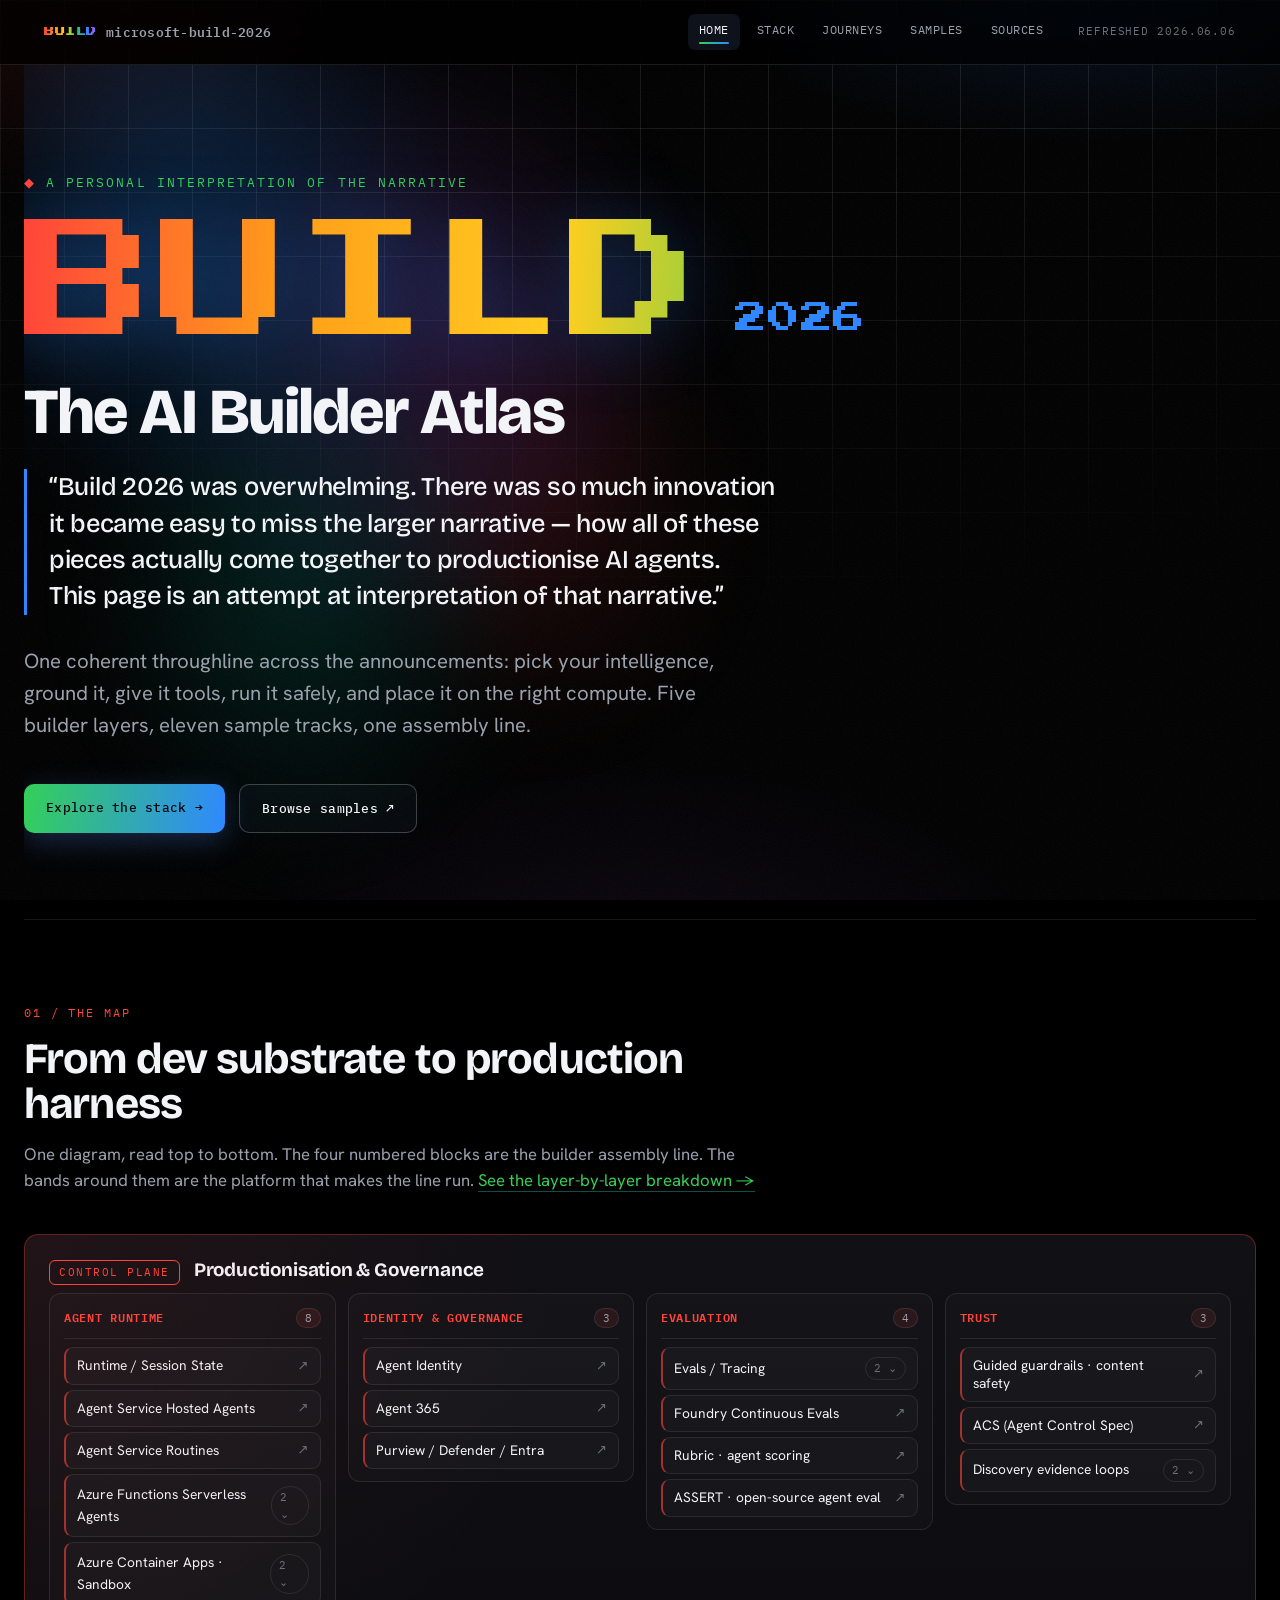
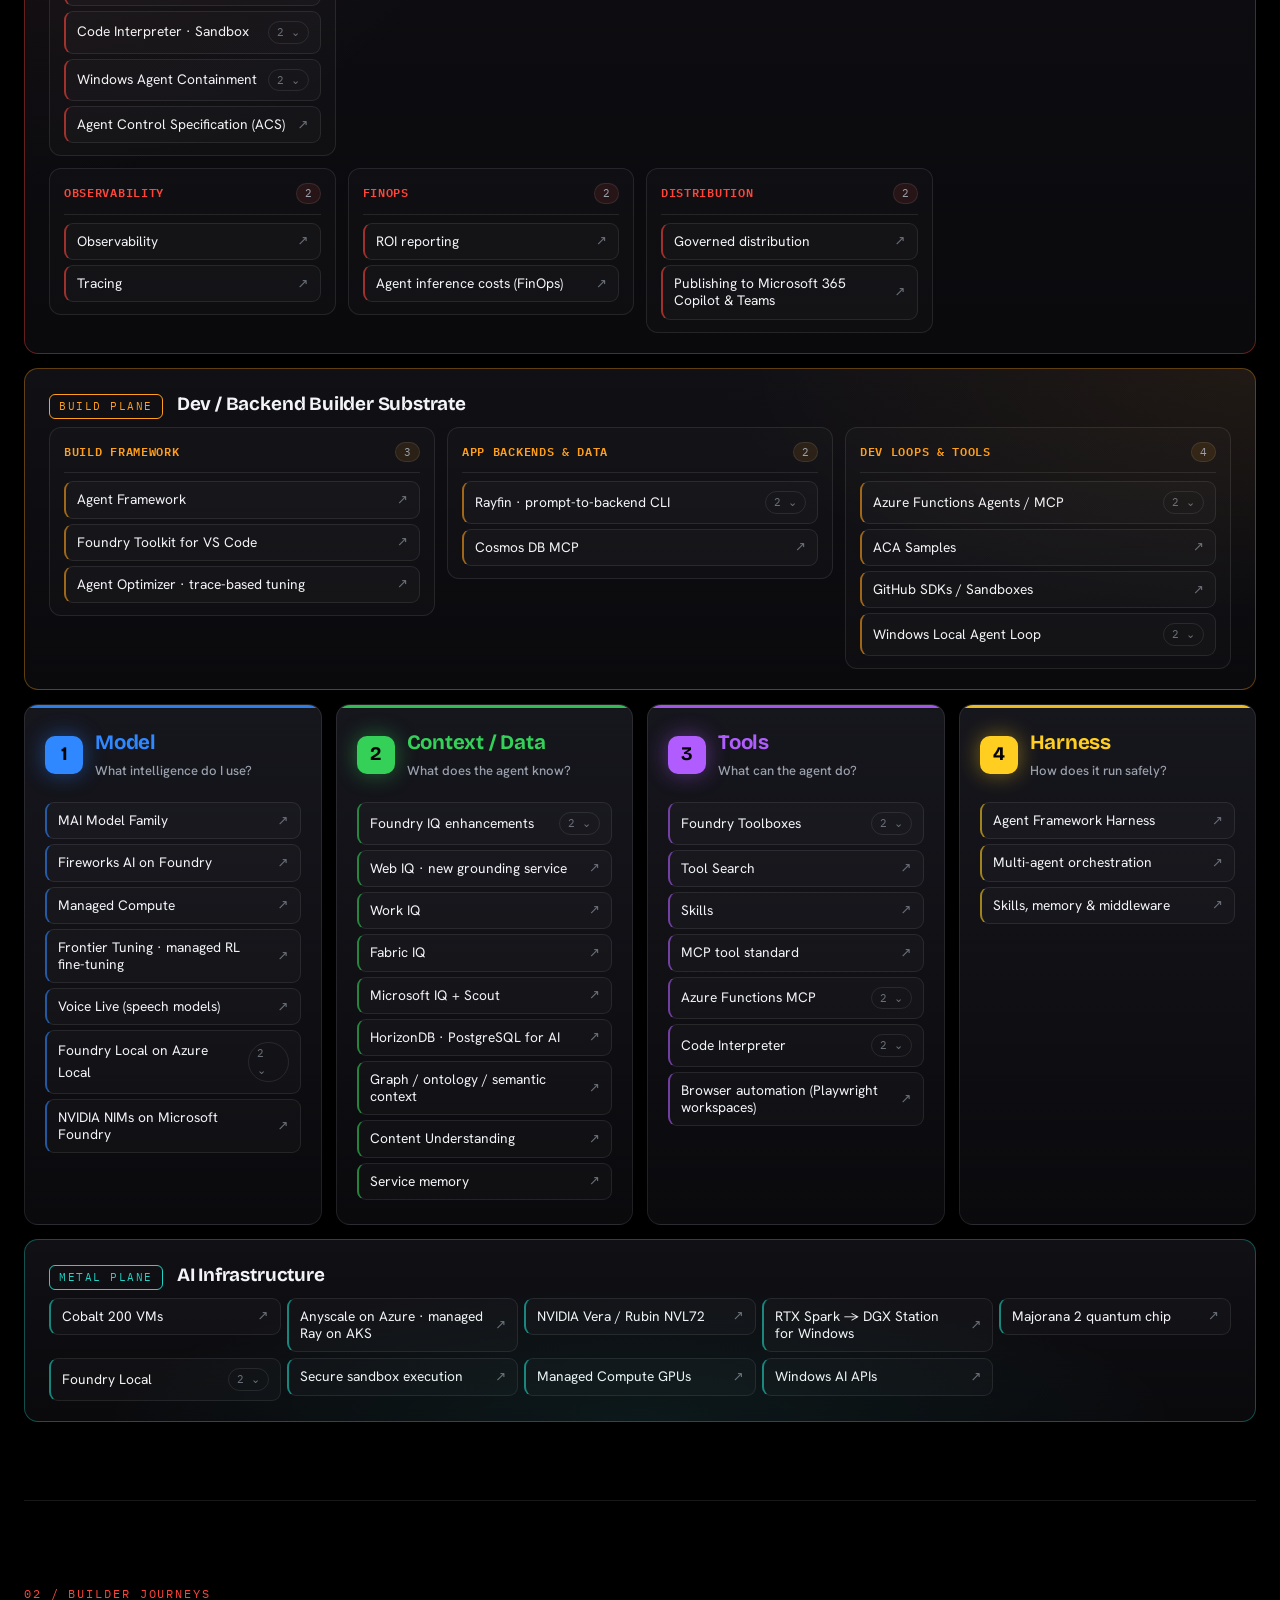
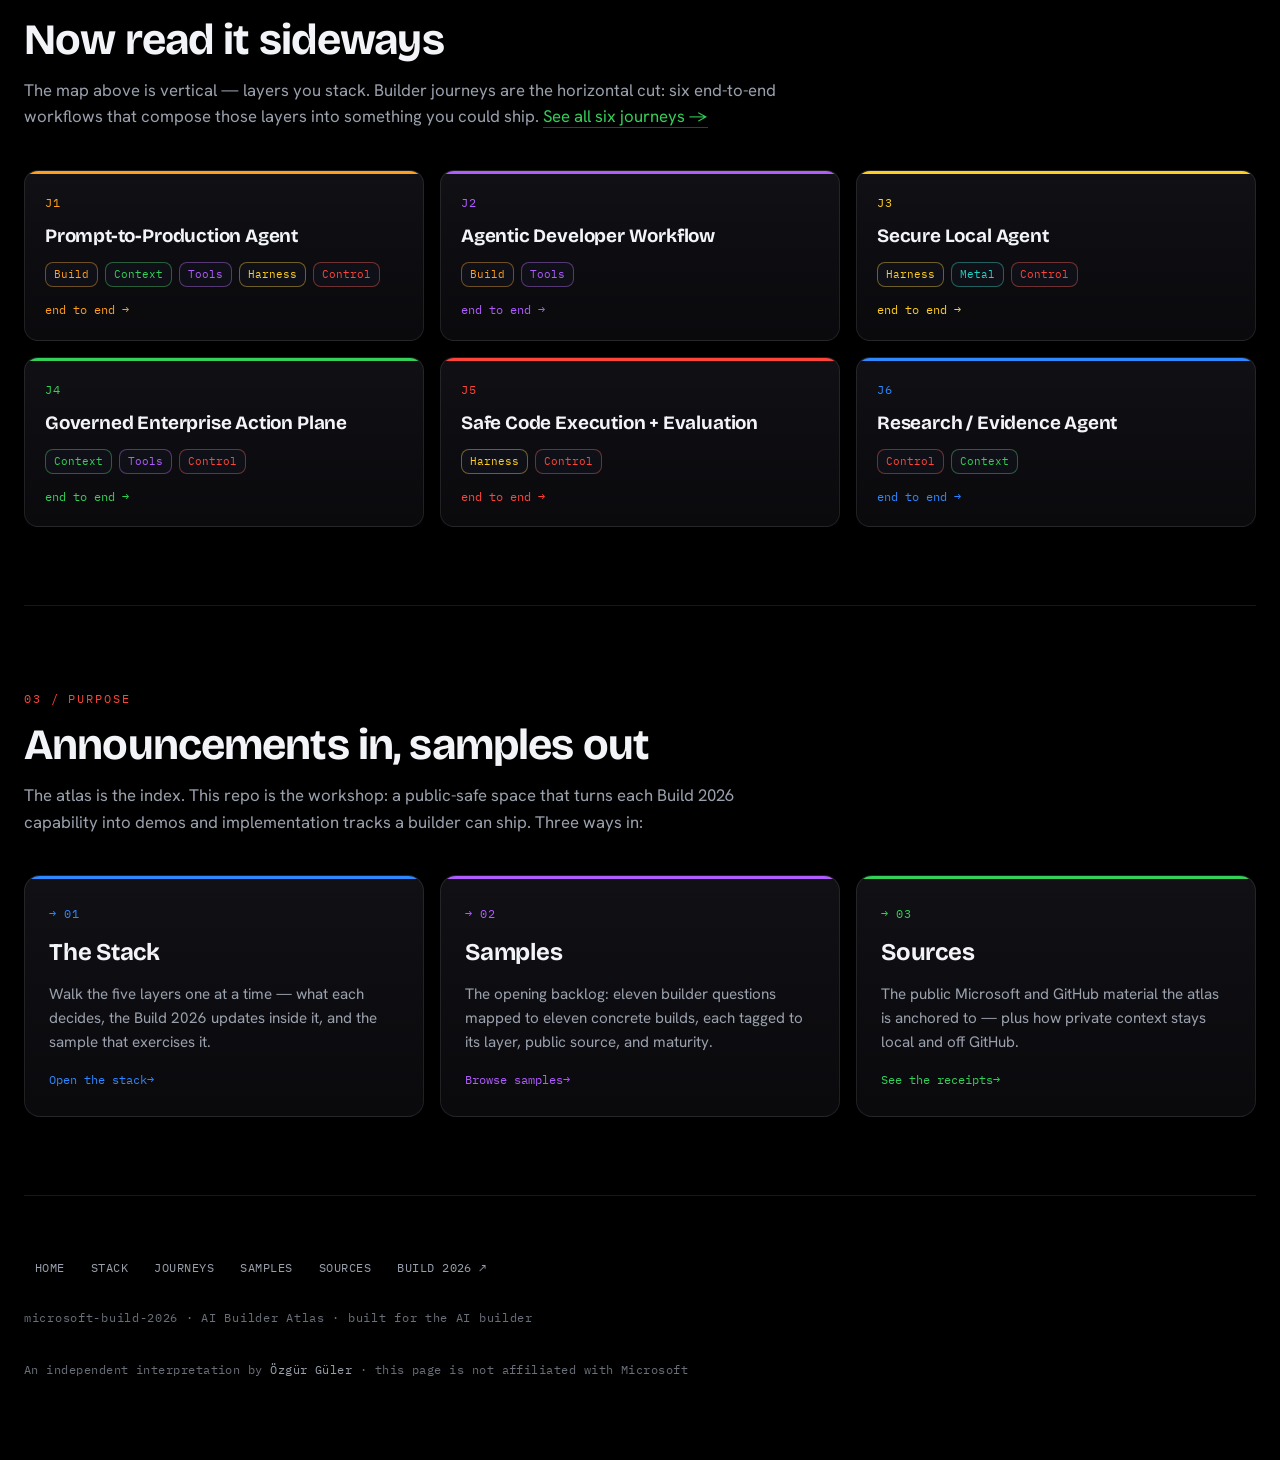
==== commit 62273b38: "feat: builder journeys, design pass, and capability asset bundles New surfaces - journeys.html: 6 cr" ====
--- a/index.html
+++ b/index.html
@@ -30,6 +30,7 @@
       <nav class="mast-nav" aria-label="Primary">
         <a href="index.html" aria-current="page">Home</a>
         <a href="stack.html">Stack</a>
+        <a href="journeys.html">Journeys</a>
         <a href="samples.html">Samples</a>
         <a href="sources.html">Sources</a>
       </nav>
@@ -100,7 +101,7 @@
               <section class="subgroup">
                 <header class="sg-head">
                   <span class="sg-title">Agent Runtime</span>
-                  <span class="sg-count">7</span>
+                  <span class="sg-count">8</span>
                 </header>
                 <ul class="cap-list sg-list">
                   <li>
@@ -132,7 +133,7 @@
                   </li>
                   <li>
                     <a
-                      href="https://techcommunity.microsoft.com/blog/appsonazureblog/azure-functions-at-build-2026-update/4524075"
+                      href="https://techcommunity.microsoft.com/blog/appsonazureblog/introducing-the-azure-functions-serverless-agents-runtime-preview/4523804"
                       target="_blank"
                       rel="noopener"
                       ><span>Azure Functions Serverless Agents</span
@@ -163,6 +164,15 @@
                       target="_blank"
                       rel="noopener"
                       ><span>Windows Agent Containment</span
+                      ><span class="cap-arrow" aria-hidden="true">↗</span></a
+                    >
+                  </li>
+                  <li>
+                    <a
+                      href="https://commandline.microsoft.com/agent-control-specification-runtime-governance/"
+                      target="_blank"
+                      rel="noopener"
+                      ><span>Agent Control Specification (ACS)</span
                       ><span class="cap-arrow" aria-hidden="true">↗</span></a
                     >
                   </li>
@@ -664,10 +674,28 @@
               <ul class="cap-list">
                 <li>
                   <a
+                    href="https://devblogs.microsoft.com/foundry/toolbox-build-26/"
+                    target="_blank"
+                    rel="noopener"
+                    ><span>Foundry Toolboxes</span
+                    ><span class="cap-arrow" aria-hidden="true">↗</span></a
+                  >
+                </li>
+                <li>
+                  <a
+                    href="https://devblogs.microsoft.com/foundry/toolbox-build-26/"
+                    target="_blank"
+                    rel="noopener"
+                    ><span>Tool Search</span
+                    ><span class="cap-arrow" aria-hidden="true">↗</span></a
+                  >
+                </li>
+                <li>
+                  <a
                     href="https://devblogs.microsoft.com/foundry/agent-service-build2026/"
                     target="_blank"
                     rel="noopener"
-                    ><span>Foundry Toolboxes</span
+                    ><span>Skills</span
                     ><span class="cap-arrow" aria-hidden="true">↗</span></a
                   >
                 </li>
@@ -676,24 +704,6 @@
                     href="https://devblogs.microsoft.com/foundry/agent-service-build2026/"
                     target="_blank"
                     rel="noopener"
-                    ><span>Tool Search</span
-                    ><span class="cap-arrow" aria-hidden="true">↗</span></a
-                  >
-                </li>
-                <li>
-                  <a
-                    href="https://devblogs.microsoft.com/foundry/agent-service-build2026/"
-                    target="_blank"
-                    rel="noopener"
-                    ><span>Skills</span
-                    ><span class="cap-arrow" aria-hidden="true">↗</span></a
-                  >
-                </li>
-                <li>
-                  <a
-                    href="https://devblogs.microsoft.com/foundry/agent-service-build2026/"
-                    target="_blank"
-                    rel="noopener"
                     ><span>MCP tool standard</span
                     ><span class="cap-arrow" aria-hidden="true">↗</span></a
                   >
@@ -718,10 +728,10 @@
                 </li>
                 <li>
                   <a
-                    href="https://github.blog/news-insights/product-news/github-copilot-app-the-agent-native-desktop-experience/"
-                    target="_blank"
-                    rel="noopener"
-                    ><span>Copilot worktree orchestration</span
+                    href="https://devblogs.microsoft.com/foundry/toolbox-build-26/"
+                    target="_blank"
+                    rel="noopener"
+                    ><span>Browser automation (Playwright workspaces)</span
                     ><span class="cap-arrow" aria-hidden="true">↗</span></a
                   >
                 </li>
@@ -830,15 +840,6 @@
               </li>
               <li>
                 <a
-                  href="https://devblogs.microsoft.com/foundry/accelerate-edge-ai-development-with-foundry-local/"
-                  target="_blank"
-                  rel="noopener"
-                  ><span>Azure Local</span
-                  ><span class="cap-arrow" aria-hidden="true">↗</span></a
-                >
-              </li>
-              <li>
-                <a
                   href="https://learn.microsoft.com/azure/container-apps/sessions"
                   target="_blank"
                   rel="noopener"
@@ -869,10 +870,111 @@
         </div>
       </section>
 
+      <!-- ─────────────────── builder journeys (compact) ─────────────────── -->
+      <section class="journeys-band" id="journeys" aria-labelledby="jb-title">
+        <div class="section-head">
+          <span class="section-no">02 / BUILDER JOURNEYS</span>
+          <h2 id="jb-title">Now read it sideways</h2>
+          <p>
+            The map above is vertical — layers you stack. Builder journeys are
+            the horizontal cut: six end-to-end workflows that compose those
+            layers into something you could ship.
+            <a class="inline-link" href="journeys.html"
+              >See all six journeys &rarr;</a
+            >
+          </p>
+        </div>
+
+        <div class="journey-teasers">
+          <a
+            class="journey-teaser jt-build reveal-up"
+            href="journeys.html#journey-1"
+          >
+            <span class="jt-no">J1</span>
+            <h3>Prompt-to-Production Agent</h3>
+            <ul class="chiplist journey-layers jt-chips" aria-label="Layers">
+              <li data-layer="dev">Build</li>
+              <li data-layer="context">Context</li>
+              <li data-layer="tools">Tools</li>
+              <li data-layer="harness">Harness</li>
+              <li data-layer="gov">Control</li>
+            </ul>
+            <span class="jt-go">end to end &rarr;</span>
+          </a>
+
+          <a
+            class="journey-teaser jt-tools reveal-up"
+            href="journeys.html#journey-2"
+          >
+            <span class="jt-no">J2</span>
+            <h3>Agentic Developer Workflow</h3>
+            <ul class="chiplist journey-layers jt-chips" aria-label="Layers">
+              <li data-layer="dev">Build</li>
+              <li data-layer="tools">Tools</li>
+            </ul>
+            <span class="jt-go">end to end &rarr;</span>
+          </a>
+
+          <a
+            class="journey-teaser jt-harness reveal-up"
+            href="journeys.html#journey-3"
+          >
+            <span class="jt-no">J3</span>
+            <h3>Secure Local Agent</h3>
+            <ul class="chiplist journey-layers jt-chips" aria-label="Layers">
+              <li data-layer="harness">Harness</li>
+              <li data-layer="infra">Metal</li>
+              <li data-layer="gov">Control</li>
+            </ul>
+            <span class="jt-go">end to end &rarr;</span>
+          </a>
+
+          <a
+            class="journey-teaser jt-context reveal-up"
+            href="journeys.html#journey-4"
+          >
+            <span class="jt-no">J4</span>
+            <h3>Governed Enterprise Action Plane</h3>
+            <ul class="chiplist journey-layers jt-chips" aria-label="Layers">
+              <li data-layer="context">Context</li>
+              <li data-layer="tools">Tools</li>
+              <li data-layer="gov">Control</li>
+            </ul>
+            <span class="jt-go">end to end &rarr;</span>
+          </a>
+
+          <a
+            class="journey-teaser jt-eval reveal-up"
+            href="journeys.html#journey-5"
+          >
+            <span class="jt-no">J5</span>
+            <h3>Safe Code Execution + Evaluation</h3>
+            <ul class="chiplist journey-layers jt-chips" aria-label="Layers">
+              <li data-layer="harness">Harness</li>
+              <li data-layer="gov">Control</li>
+            </ul>
+            <span class="jt-go">end to end &rarr;</span>
+          </a>
+
+          <a
+            class="journey-teaser jt-research reveal-up"
+            href="journeys.html#journey-6"
+          >
+            <span class="jt-no">J6</span>
+            <h3>Research / Evidence Agent</h3>
+            <ul class="chiplist journey-layers jt-chips" aria-label="Layers">
+              <li data-layer="gov">Control</li>
+              <li data-layer="context">Context</li>
+            </ul>
+            <span class="jt-go">end to end &rarr;</span>
+          </a>
+        </div>
+      </section>
+
       <!-- ───────────────────── purpose / routing ───────────────────── -->
       <section class="routing" id="routing" aria-labelledby="routing-title">
         <div class="section-head">
-          <span class="section-no">02 / PURPOSE</span>
+          <span class="section-no">03 / PURPOSE</span>
           <h2 id="routing-title">Announcements in, samples out</h2>
           <p>
             The atlas is the index. This repo is the workshop: a public-safe
@@ -919,6 +1021,7 @@
       <nav class="foot-links" aria-label="Footer">
         <a href="index.html">Home</a>
         <a href="stack.html">Stack</a>
+        <a href="journeys.html">Journeys</a>
         <a href="samples.html">Samples</a>
         <a href="sources.html">Sources</a>
         <a
--- a/styles.css
+++ b/styles.css
@@ -112,6 +112,40 @@
   background-image: url("data:image/svg+xml,%3Csvg xmlns='http://www.w3.org/2000/svg' width='160' height='160'%3E%3Cfilter id='n'%3E%3CfeTurbulence type='fractalNoise' baseFrequency='0.85' numOctaves='2' stitchTiles='stitch'/%3E%3C/filter%3E%3Crect width='100%25' height='100%25' filter='url(%23n)'/%3E%3C/svg%3E");
 }
 
+/* ───────────────────────── global craft ───────────────────────── */
+::selection {
+  background: color-mix(in srgb, var(--build-blue) 36%, transparent);
+  color: #fff;
+}
+:focus-visible {
+  outline: 2px solid color-mix(in srgb, var(--build-blue) 72%, #fff 8%);
+  outline-offset: 3px;
+  border-radius: 5px;
+}
+html {
+  scrollbar-color: #23252e transparent;
+}
+::-webkit-scrollbar {
+  width: 11px;
+  height: 11px;
+}
+::-webkit-scrollbar-track {
+  background: var(--void);
+}
+::-webkit-scrollbar-thumb {
+  background: #23252e;
+  border: 3px solid var(--void);
+  border-radius: 999px;
+}
+::-webkit-scrollbar-thumb:hover {
+  background: #313441;
+}
+
+/* smooth cross-page morphs — progressive enhancement, ignored where unsupported */
+@view-transition {
+  navigation: auto;
+}
+
 /* ───────────────────────── masthead ───────────────────────── */
 .masthead {
   position: sticky;
@@ -125,6 +159,7 @@
   background: color-mix(in srgb, var(--void) 72%, transparent);
   backdrop-filter: blur(14px) saturate(1.3);
   border-bottom: 1px solid var(--line);
+  view-transition-name: masthead;
 }
 
 .repo-tag {
@@ -248,8 +283,55 @@
 
 /* ───────────────────────── hero ───────────────────────── */
 .hero {
+  position: relative;
+  isolation: isolate;
+  overflow: hidden;
   padding: clamp(64px, 12vh, 132px) 0 86px;
   border-bottom: 1px solid var(--line);
+}
+/* signature atmosphere — a slow aurora that breathes behind the wordmark */
+.hero::before {
+  content: "";
+  position: absolute;
+  z-index: -1;
+  left: -12%;
+  top: -24%;
+  width: 78%;
+  height: 132%;
+  background:
+    radial-gradient(
+      40% 42% at 32% 30%,
+      rgba(47, 136, 255, 0.24),
+      transparent 70%
+    ),
+    radial-gradient(
+      36% 38% at 58% 42%,
+      rgba(177, 92, 255, 0.17),
+      transparent 70%
+    ),
+    radial-gradient(
+      32% 36% at 44% 64%,
+      rgba(31, 212, 196, 0.14),
+      transparent 72%
+    ),
+    radial-gradient(28% 30% at 70% 58%, rgba(255, 69, 58, 0.1), transparent 72%);
+  filter: blur(38px) saturate(1.2);
+  pointer-events: none;
+  /* pointer parallax (set on .hero by atlas.js) composes with the drift transform */
+  translate: var(--px, 0) var(--py, 0);
+  transition: translate 0.4s cubic-bezier(0.22, 1, 0.36, 1);
+  animation: aurora-drift 19s ease-in-out infinite alternate;
+}
+@keyframes aurora-drift {
+  0% {
+    transform: translate3d(0, 0, 0) scale(1);
+  }
+  50% {
+    transform: translate3d(4%, 3%, 0) scale(1.08);
+  }
+  100% {
+    transform: translate3d(-3%, 5%, 0) scale(1.05);
+  }
 }
 
 .kicker {
@@ -271,6 +353,9 @@
   gap: clamp(14px, 2.4vw, 30px);
   margin: 4px 0 30px;
   line-height: 1;
+  /* subtle counter-parallax to the aurora for depth */
+  translate: calc(var(--px, 0px) * -0.32) calc(var(--py, 0px) * -0.32);
+  transition: translate 0.4s cubic-bezier(0.22, 1, 0.36, 1);
 }
 .bm-word {
   font-family: var(--pixel);
@@ -286,11 +371,37 @@
     var(--build-blue) 76%,
     var(--build-purple) 100%
   );
+  background-size: 220% 100%;
   -webkit-background-clip: text;
   background-clip: text;
   color: transparent;
   -webkit-text-fill-color: transparent;
-  filter: drop-shadow(0 4px 26px rgba(47, 136, 255, 0.28));
+  filter: drop-shadow(0 6px 34px rgba(47, 136, 255, 0.34));
+  animation: bm-flow 16s ease-in-out infinite alternate;
+}
+@keyframes bm-flow {
+  0% {
+    background-position: 0% 50%;
+  }
+  100% {
+    background-position: 100% 50%;
+  }
+}
+/* cinematic entrance for the wordmark — rise + unblur (reuses .reveal timing) */
+.buildmark.reveal {
+  animation-name: rise-hero;
+}
+@keyframes rise-hero {
+  from {
+    opacity: 0;
+    transform: translateY(26px) scale(0.985);
+    filter: blur(9px);
+  }
+  to {
+    opacity: 1;
+    transform: none;
+    filter: blur(0);
+  }
 }
 .bm-year {
   font-family: var(--pixel);
@@ -917,6 +1028,120 @@
   text-decoration-color: var(--fog-dim);
 }
 
+/* ───────────────────── enhancements ───────────────────── */
+/* scroll-progress bar — a thin rainbow seam at the very top */
+.scroll-progress {
+  position: fixed;
+  inset: 0 0 auto 0;
+  height: 2px;
+  transform: scaleX(0);
+  transform-origin: 0 50%;
+  background: linear-gradient(
+    90deg,
+    var(--build-red),
+    var(--build-orange),
+    var(--build-yellow),
+    var(--build-green),
+    var(--build-blue),
+    var(--build-purple)
+  );
+  z-index: 60;
+  pointer-events: none;
+  will-change: transform;
+}
+
+/* deep-link landing pulse — confirms "you are here" on an anchored card */
+.target-pulse {
+  animation: target-pulse 1.7s cubic-bezier(0.22, 1, 0.36, 1);
+}
+@keyframes target-pulse {
+  0%,
+  100% {
+    box-shadow: 0 0 0 0 transparent;
+  }
+  16% {
+    box-shadow:
+      0 0 0 2px
+        color-mix(in srgb, var(--jc, var(--sc, var(--azure))) 65%, transparent),
+      0 18px 50px
+        color-mix(in srgb, var(--jc, var(--sc, var(--azure))) 22%, transparent);
+  }
+}
+
+/* living flow rail — stages light up in sequence when the rail scrolls in */
+.flow-rail.lit .flow-stage {
+  animation: stage-pop 0.5s cubic-bezier(0.22, 1, 0.36, 1) both;
+  animation-delay: calc(var(--si, 0) * 90ms);
+}
+@keyframes stage-pop {
+  0% {
+    transform: translateY(3px);
+  }
+  45% {
+    transform: translateY(-3px);
+    border-bottom-color: var(--jc);
+    box-shadow: 0 6px 18px color-mix(in srgb, var(--jc) 32%, transparent);
+  }
+  100% {
+    transform: none;
+  }
+}
+
+/* samples layer filter */
+.sample-filter {
+  display: flex;
+  flex-wrap: wrap;
+  gap: 8px;
+  margin: 22px 0 0;
+}
+.filter-chip {
+  font-family: var(--mono);
+  font-size: 0.72rem;
+  letter-spacing: 0.06em;
+  text-transform: uppercase;
+  color: var(--fog);
+  background: rgba(255, 255, 255, 0.02);
+  border: 1px solid var(--line);
+  border-radius: 999px;
+  padding: 7px 14px;
+  cursor: pointer;
+  transition:
+    color 0.2s,
+    border-color 0.2s,
+    background 0.2s;
+}
+.filter-chip:hover {
+  color: var(--chalk);
+  border-color: var(--line-bright);
+}
+.filter-chip[aria-pressed="true"] {
+  color: #060810;
+  background: var(--chalk);
+  border-color: transparent;
+  font-weight: 600;
+}
+.sample-card.filtered-out {
+  display: none;
+}
+
+/* scroll-assembled schematic — bands & cells settle into place on scroll */
+.schematic .band.reveal-up {
+  transform: translateY(30px) scale(0.99);
+}
+.schematic .band-gov.reveal-up {
+  transform: translateY(26px) translateX(-16px);
+}
+.schematic .band-infra.reveal-up {
+  transform: translateY(26px) translateX(16px);
+}
+.schematic .core .cell.reveal-up {
+  transform: translateY(34px) scale(0.965);
+}
+.schematic .band.reveal-up.in,
+.schematic .core .cell.reveal-up.in {
+  transform: none;
+}
+
 /* ───────────────────── motion ───────────────────── */
 .reveal {
   opacity: 0;
@@ -977,8 +1202,23 @@
     animation: none;
     transition: none;
   }
-  .repo-tag .dot {
+  .repo-tag .dot,
+  .hero::before,
+  .bm-word {
     animation: none;
+  }
+  ::view-transition-group(*),
+  ::view-transition-old(*),
+  ::view-transition-new(*) {
+    animation: none !important;
+  }
+  .flow-rail.lit .flow-stage,
+  .target-pulse {
+    animation: none !important;
+  }
+  .hero::before,
+  .buildmark {
+    translate: none;
   }
 }
 
@@ -1097,6 +1337,9 @@
 .route-card:hover {
   transform: translateY(-4px);
   border-color: color-mix(in srgb, var(--rc) 55%, var(--line));
+  box-shadow:
+    inset 0 1px 0 rgba(255, 255, 255, 0.05),
+    0 18px 44px color-mix(in srgb, var(--rc) 15%, transparent);
 }
 .route-stack {
   --rc: var(--azure);
@@ -1133,6 +1376,11 @@
 }
 .route-go::after {
   content: " →";
+  display: inline-block;
+  transition: transform 0.22s cubic-bezier(0.22, 1, 0.36, 1);
+}
+.route-card:hover .route-go::after {
+  transform: translateX(5px);
 }
 
 /* ───────── footer nav ───────── */
@@ -1305,6 +1553,31 @@
   color: var(--lc, var(--cyan));
   text-decoration: none;
   border-bottom: 1px solid currentColor;
+}
+.layer-journeys {
+  margin: 12px 0 0;
+  font-family: var(--mono);
+  font-size: 0.74rem;
+  letter-spacing: 0.04em;
+  color: var(--fog-dim);
+  display: flex;
+  flex-wrap: wrap;
+  align-items: center;
+  gap: 8px;
+}
+.layer-journeys a {
+  color: var(--lc, var(--fog));
+  text-decoration: none;
+  padding: 2px 9px;
+  border: 1px solid color-mix(in srgb, var(--lc, var(--fog)) 32%, var(--line));
+  border-radius: 999px;
+  transition:
+    background 0.2s,
+    color 0.2s;
+}
+.layer-journeys a:hover {
+  background: color-mix(in srgb, var(--lc, var(--fog)) 16%, transparent);
+  color: var(--chalk);
 }
 
 /* plane / core color binding */
@@ -1462,6 +1735,27 @@
   display: flex;
   align-items: center;
   justify-content: space-between;
+  flex-wrap: wrap;
+  gap: 8px;
+}
+.sample-links {
+  display: inline-flex;
+  align-items: center;
+  gap: 9px;
+}
+.sample-jlink {
+  font-family: var(--mono);
+  font-size: 0.66rem;
+  letter-spacing: 0.04em;
+  color: var(--sc);
+  text-decoration: none;
+  padding: 3px 8px;
+  border-radius: 999px;
+  border: 1px solid color-mix(in srgb, var(--sc) 34%, var(--line));
+  transition: background 0.2s;
+}
+.sample-jlink:hover {
+  background: color-mix(in srgb, var(--sc) 16%, transparent);
 }
 .sample-layer {
   font-family: var(--mono);
@@ -1561,18 +1855,361 @@
   font-weight: 500;
 }
 
+/* ───────── builder journeys (journeys.html) ───────── */
+.journey-grid {
+  padding: 50px 0 70px;
+  display: grid;
+  gap: 18px;
+}
+.journey-card {
+  --jc: var(--azure);
+  position: relative;
+  display: grid;
+  align-content: start;
+  gap: 16px;
+  padding: 26px 26px 24px;
+  border-radius: 16px;
+  border: 1px solid var(--line);
+  background: linear-gradient(180deg, var(--ink-1), var(--ink-0));
+  scroll-margin-top: 92px;
+  overflow: hidden;
+  transition:
+    transform 0.22s,
+    border-color 0.22s,
+    box-shadow 0.3s;
+}
+/* signature: top bar (vertical-stack origin) + left bar (horizontal journey) */
+.journey-card::before {
+  content: "";
+  position: absolute;
+  inset: 0 0 auto 0;
+  height: 3px;
+  background: var(--jc);
+}
+.journey-card::after {
+  content: "";
+  position: absolute;
+  left: 0;
+  top: 0;
+  bottom: 0;
+  width: 3px;
+  background: linear-gradient(180deg, var(--jc), transparent 85%);
+  opacity: 0.7;
+}
+.journey-card:hover {
+  transform: translateY(-4px);
+  border-color: color-mix(in srgb, var(--jc) 55%, var(--line));
+  box-shadow: 0 16px 40px color-mix(in srgb, var(--jc) 16%, transparent);
+}
+.journey-head {
+  display: flex;
+  align-items: center;
+  justify-content: space-between;
+  gap: 16px;
+}
+.journey-id {
+  display: flex;
+  align-items: baseline;
+  gap: 14px;
+  flex-wrap: wrap;
+}
+.journey-no {
+  font-family: var(--display);
+  font-weight: 700;
+  font-size: 1.7rem;
+  line-height: 1;
+  color: var(--jc);
+}
+.journey-card h2 {
+  font-family: var(--display);
+  font-weight: 700;
+  font-size: 1.42rem;
+  letter-spacing: -0.01em;
+  margin: 0;
+}
+/* maturity badge — pill echoing .sample-status, 3 states */
+.journey-badge {
+  flex: none;
+  font-family: var(--mono);
+  font-size: 0.66rem;
+  letter-spacing: 0.1em;
+  text-transform: uppercase;
+  white-space: nowrap;
+  padding: 5px 11px;
+  border-radius: 999px;
+  border: 1px solid currentColor;
+  color: var(--fog);
+}
+.journey-badge[data-maturity="narrative"] {
+  color: var(--fog);
+}
+.journey-badge[data-maturity="sketch"] {
+  color: var(--amber);
+}
+.journey-badge[data-maturity="runnable"] {
+  color: var(--build-green);
+}
+.journey-outcome {
+  margin: 0;
+  font-size: 1rem;
+  color: var(--chalk);
+}
+.jo-label,
+.jm-key {
+  display: inline-block;
+  font-family: var(--mono);
+  font-size: 0.66rem;
+  letter-spacing: 0.12em;
+  text-transform: uppercase;
+  color: var(--fog-dim);
+  margin-right: 10px;
+}
+.journey-outcome .jo-label {
+  margin-bottom: 2px;
+}
+/* signature horizontal flow rail */
+.flow-rail {
+  display: flex;
+  align-items: center;
+  gap: 8px;
+  flex-wrap: wrap;
+  padding: 14px;
+  border: 1px solid var(--line);
+  border-radius: 12px;
+  background:
+    linear-gradient(
+      90deg,
+      color-mix(in srgb, var(--jc) 7%, transparent),
+      transparent 60%
+    ),
+    rgba(255, 255, 255, 0.018);
+}
+.flow-stage {
+  font-family: var(--mono);
+  font-size: 0.78rem;
+  line-height: 1.2;
+  white-space: nowrap;
+  color: var(--chalk);
+  padding: 7px 12px;
+  border-radius: 8px;
+  border: 1px solid var(--line);
+  border-bottom: 2px solid color-mix(in srgb, var(--jc) 55%, transparent);
+  background: var(--ink-2);
+}
+.flow-stage-end {
+  color: #060810;
+  background: var(--jc);
+  border-color: transparent;
+  font-weight: 600;
+}
+.flow-arrow {
+  flex: none;
+  font-family: var(--mono);
+  font-size: 0.9rem;
+  color: var(--jc);
+  opacity: 0.8;
+}
+.journey-meta {
+  display: grid;
+  gap: 12px;
+  padding-top: 16px;
+  border-top: 1px solid var(--line);
+}
+.jm-row {
+  display: flex;
+  align-items: center;
+  flex-wrap: wrap;
+  gap: 6px 10px;
+}
+.journey-samples {
+  display: inline-flex;
+  flex-wrap: wrap;
+  gap: 14px;
+}
+.journey-learn,
+.journey-convo {
+  margin: 0;
+  font-size: 0.92rem;
+  color: var(--fog);
+}
+.journey-convo {
+  font-style: italic;
+  color: var(--fog-dim);
+}
+/* layer chips reuse .chiplist; add data-layer coloring */
+.journey-layers li {
+  color: var(--fog);
+}
+.journey-layers li[data-layer="model"] {
+  color: var(--azure);
+  border-color: color-mix(in srgb, var(--azure) 34%, var(--line));
+}
+.journey-layers li[data-layer="context"] {
+  color: var(--cyan);
+  border-color: color-mix(in srgb, var(--cyan) 34%, var(--line));
+}
+.journey-layers li[data-layer="tools"] {
+  color: var(--violet);
+  border-color: color-mix(in srgb, var(--violet) 34%, var(--line));
+}
+.journey-layers li[data-layer="harness"] {
+  color: var(--amber);
+  border-color: color-mix(in srgb, var(--amber) 34%, var(--line));
+}
+.journey-layers li[data-layer="dev"] {
+  color: var(--orange);
+  border-color: color-mix(in srgb, var(--orange) 34%, var(--line));
+}
+.journey-layers li[data-layer="infra"] {
+  color: var(--teal);
+  border-color: color-mix(in srgb, var(--teal) 34%, var(--line));
+}
+.journey-layers li[data-layer="gov"] {
+  color: var(--magenta);
+  border-color: color-mix(in srgb, var(--magenta) 34%, var(--line));
+}
+/* per-journey accent binding — spans the Build rainbow across the 6 cards */
+.j-build {
+  --jc: var(--orange);
+}
+.j-tools {
+  --jc: var(--violet);
+}
+.j-harness {
+  --jc: var(--amber);
+}
+.j-context {
+  --jc: var(--cyan);
+}
+.j-eval {
+  --jc: var(--magenta);
+}
+.j-research {
+  --jc: var(--azure);
+}
+
+/* ───────── home: builder journeys teasers ───────── */
+.journey-teasers {
+  display: grid;
+  grid-template-columns: repeat(3, 1fr);
+  gap: 16px;
+}
+.journey-teaser {
+  --jc: var(--azure);
+  position: relative;
+  display: grid;
+  align-content: start;
+  gap: 9px;
+  padding: 22px 20px 20px;
+  border-radius: 14px;
+  border: 1px solid var(--line);
+  background: linear-gradient(180deg, var(--ink-1), var(--ink-0));
+  text-decoration: none;
+  color: var(--chalk);
+  overflow: hidden;
+  transition:
+    transform 0.22s,
+    border-color 0.22s;
+}
+.journey-teaser::after {
+  content: "";
+  position: absolute;
+  inset: 0 0 auto 0;
+  height: 3px;
+  background: var(--jc);
+}
+.journey-teaser:hover {
+  transform: translateY(-4px);
+  border-color: color-mix(in srgb, var(--jc) 55%, var(--line));
+}
+.jt-no {
+  font-family: var(--mono);
+  font-size: 0.78rem;
+  letter-spacing: 0.06em;
+  color: var(--jc);
+}
+.journey-teaser h3 {
+  font-family: var(--display);
+  font-weight: 700;
+  font-size: 1.18rem;
+  letter-spacing: -0.01em;
+  margin: 0;
+}
+.jt-chips {
+  margin: 2px 0 0;
+}
+.jt-chips li {
+  font-size: 0.68rem;
+  padding: 3px 8px;
+}
+.jt-go {
+  margin-top: 4px;
+  font-family: var(--mono);
+  font-size: 0.76rem;
+  color: var(--jc);
+  transition: transform 0.22s cubic-bezier(0.22, 1, 0.36, 1);
+}
+.journey-teaser:hover {
+  box-shadow:
+    inset 0 1px 0 rgba(255, 255, 255, 0.05),
+    0 16px 38px color-mix(in srgb, var(--jc) 14%, transparent);
+}
+.journey-teaser:hover .jt-go {
+  transform: translateX(4px);
+}
+.jt-build {
+  --jc: var(--orange);
+}
+.jt-tools {
+  --jc: var(--violet);
+}
+.jt-harness {
+  --jc: var(--amber);
+}
+.jt-context {
+  --jc: var(--cyan);
+}
+.jt-eval {
+  --jc: var(--magenta);
+}
+.jt-research {
+  --jc: var(--azure);
+}
+
 /* ───────── multi-page responsive ───────── */
 @media (max-width: 940px) {
   .route-grid,
-  .sample-grid {
+  .sample-grid,
+  .journey-teasers {
     grid-template-columns: repeat(2, 1fr);
+  }
+  /* journey-grid stays single-column; rail switches to a swipeable strip */
+  .flow-rail {
+    flex-wrap: nowrap;
+    overflow-x: auto;
+    scroll-snap-type: x proximity;
+    -webkit-overflow-scrolling: touch;
+    scrollbar-width: thin;
+  }
+  .flow-stage {
+    scroll-snap-align: start;
+  }
+  .journey-head {
+    align-items: flex-start;
   }
 }
 
 @media (max-width: 640px) {
   .route-grid,
-  .sample-grid {
+  .sample-grid,
+  .journey-teasers {
     grid-template-columns: 1fr;
+  }
+  .journey-card {
+    padding: 22px 18px 20px;
+  }
+  .journey-meta .jm-row {
+    align-items: flex-start;
   }
   .layer-row {
     grid-template-columns: 1fr;
@@ -1589,3 +2226,237 @@
     align-items: flex-start;
   }
 }
+
+/* ───────────────────── capability library (assets) ───────────────────── */
+/* asset chips — Blog / Docs / Code, present = coloured, absent = dim "soon" */
+.asset-chip {
+  display: inline-flex;
+  align-items: center;
+  gap: 6px;
+  font-family: var(--mono);
+  font-size: 0.72rem;
+  letter-spacing: 0.02em;
+  text-decoration: none;
+  padding: 5px 11px;
+  border-radius: 8px;
+  border: 1px solid var(--line);
+  color: var(--fog);
+  background: rgba(255, 255, 255, 0.02);
+  transition:
+    color 0.18s,
+    border-color 0.18s,
+    background 0.18s,
+    transform 0.18s;
+}
+.asset-chip svg {
+  width: 13px;
+  height: 13px;
+  flex: none;
+}
+.asset-chip.is-blog {
+  color: var(--build-blue);
+  border-color: color-mix(in srgb, var(--build-blue) 34%, var(--line));
+}
+.asset-chip.is-blog:hover {
+  transform: translateY(-1px);
+  background: color-mix(in srgb, var(--build-blue) 14%, transparent);
+  border-color: var(--build-blue);
+}
+.asset-chip.is-docs {
+  color: var(--build-green);
+  border-color: color-mix(in srgb, var(--build-green) 34%, var(--line));
+}
+.asset-chip.is-docs:hover {
+  transform: translateY(-1px);
+  background: color-mix(in srgb, var(--build-green) 14%, transparent);
+  border-color: var(--build-green);
+}
+.asset-chip.is-code {
+  color: var(--build-orange);
+  border-color: color-mix(in srgb, var(--build-orange) 34%, var(--line));
+}
+.asset-chip.is-code:hover {
+  transform: translateY(-1px);
+  background: color-mix(in srgb, var(--build-orange) 14%, transparent);
+  border-color: var(--build-orange);
+}
+.asset-chip.is-soon {
+  color: var(--fog-dim);
+  border-style: dashed;
+  background: transparent;
+  cursor: default;
+  opacity: 0.55;
+}
+
+/* maturity pill — L0 blog · L1 +docs/sample · L2 runnable · L3 governed */
+.maturity-pill {
+  font-family: var(--mono);
+  font-size: 0.62rem;
+  letter-spacing: 0.08em;
+  padding: 3px 8px;
+  border-radius: 999px;
+  border: 1px solid currentColor;
+  color: var(--fog);
+  white-space: nowrap;
+}
+.maturity-pill[data-m="L0"] {
+  color: var(--fog-dim);
+}
+.maturity-pill[data-m="L1"] {
+  color: var(--build-yellow);
+}
+.maturity-pill[data-m="L2"] {
+  color: var(--build-green);
+}
+.maturity-pill[data-m="L3"] {
+  color: var(--build-cyan);
+}
+
+/* P1 — library cards */
+.capability-grid {
+  display: grid;
+  grid-template-columns: repeat(auto-fill, minmax(320px, 1fr));
+  gap: 16px;
+  padding: 8px 0 70px;
+}
+.cap-card {
+  --cc: var(--violet);
+  position: relative;
+  display: grid;
+  align-content: start;
+  gap: 11px;
+  padding: 22px 22px 20px;
+  border-radius: 16px;
+  border: 1px solid var(--line);
+  background: linear-gradient(180deg, var(--ink-1), var(--ink-0));
+  overflow: hidden;
+  transition:
+    transform 0.22s,
+    border-color 0.22s,
+    box-shadow 0.3s;
+}
+.cap-card::before {
+  content: "";
+  position: absolute;
+  inset: 0 0 auto 0;
+  height: 3px;
+  background: var(--cc);
+}
+.cap-card:hover {
+  transform: translateY(-4px);
+  border-color: color-mix(in srgb, var(--cc) 50%, var(--line));
+  box-shadow: 0 16px 40px color-mix(in srgb, var(--cc) 14%, transparent);
+}
+.cap-card[data-layer="model"] {
+  --cc: var(--azure);
+}
+.cap-card[data-layer="context"] {
+  --cc: var(--cyan);
+}
+.cap-card[data-layer="tools"] {
+  --cc: var(--violet);
+}
+.cap-card[data-layer="harness"] {
+  --cc: var(--amber);
+}
+.cap-card[data-layer="dev"] {
+  --cc: var(--orange);
+}
+.cap-card[data-layer="infra"] {
+  --cc: var(--teal);
+}
+.cap-card[data-layer="gov"] {
+  --cc: var(--magenta);
+}
+.cap-card-head {
+  display: flex;
+  align-items: flex-start;
+  justify-content: space-between;
+  gap: 12px;
+}
+.cap-card h3 {
+  font-family: var(--display);
+  font-weight: 700;
+  font-size: 1.14rem;
+  letter-spacing: -0.01em;
+  margin: 0;
+  line-height: 1.15;
+}
+.cap-layer {
+  display: inline-block;
+  font-family: var(--mono);
+  font-size: 0.62rem;
+  letter-spacing: 0.1em;
+  text-transform: uppercase;
+  color: var(--cc);
+  margin-top: 6px;
+}
+.cap-blurb {
+  margin: 0;
+  font-size: 0.9rem;
+  line-height: 1.5;
+  color: var(--fog);
+}
+.cap-assets {
+  display: flex;
+  flex-wrap: wrap;
+  gap: 8px;
+  padding-top: 11px;
+  border-top: 1px solid var(--line);
+}
+.cap-empty {
+  color: var(--fog);
+  font-family: var(--mono);
+  font-size: 0.84rem;
+  padding: 30px 0;
+}
+
+/* P2 — expand-in-place rows (native <details>) */
+.cap-expand {
+  border: 1px solid var(--line);
+  border-left: 2px solid
+    color-mix(in srgb, var(--c, var(--violet)) 60%, transparent);
+  border-radius: 9px;
+  background: rgba(255, 255, 255, 0.025);
+  overflow: hidden;
+}
+.cap-expand + .cap-expand {
+  margin-top: 5px;
+}
+.cap-expand > summary {
+  list-style: none;
+  cursor: pointer;
+  display: flex;
+  align-items: center;
+  justify-content: space-between;
+  gap: 10px;
+  padding: 9px 11px;
+  font-size: 0.86rem;
+  color: var(--chalk);
+}
+.cap-expand > summary::-webkit-details-marker {
+  display: none;
+}
+.cap-expand[open] {
+  border-left-color: var(--c, var(--violet));
+  background: color-mix(in srgb, var(--c, var(--violet)) 9%, transparent);
+}
+.cap-count {
+  font-family: var(--mono);
+  font-size: 0.66rem;
+  color: var(--fog-dim);
+  border: 1px solid var(--line);
+  border-radius: 999px;
+  padding: 2px 8px;
+  transition: transform 0.2s;
+}
+.cap-expand[open] .cap-count {
+  color: var(--c, var(--violet));
+  transform: rotate(0);
+}
+.cap-expand-panel {
+  display: flex;
+  flex-wrap: wrap;
+  gap: 8px;
+  padding: 2px 11px 12px;
+}
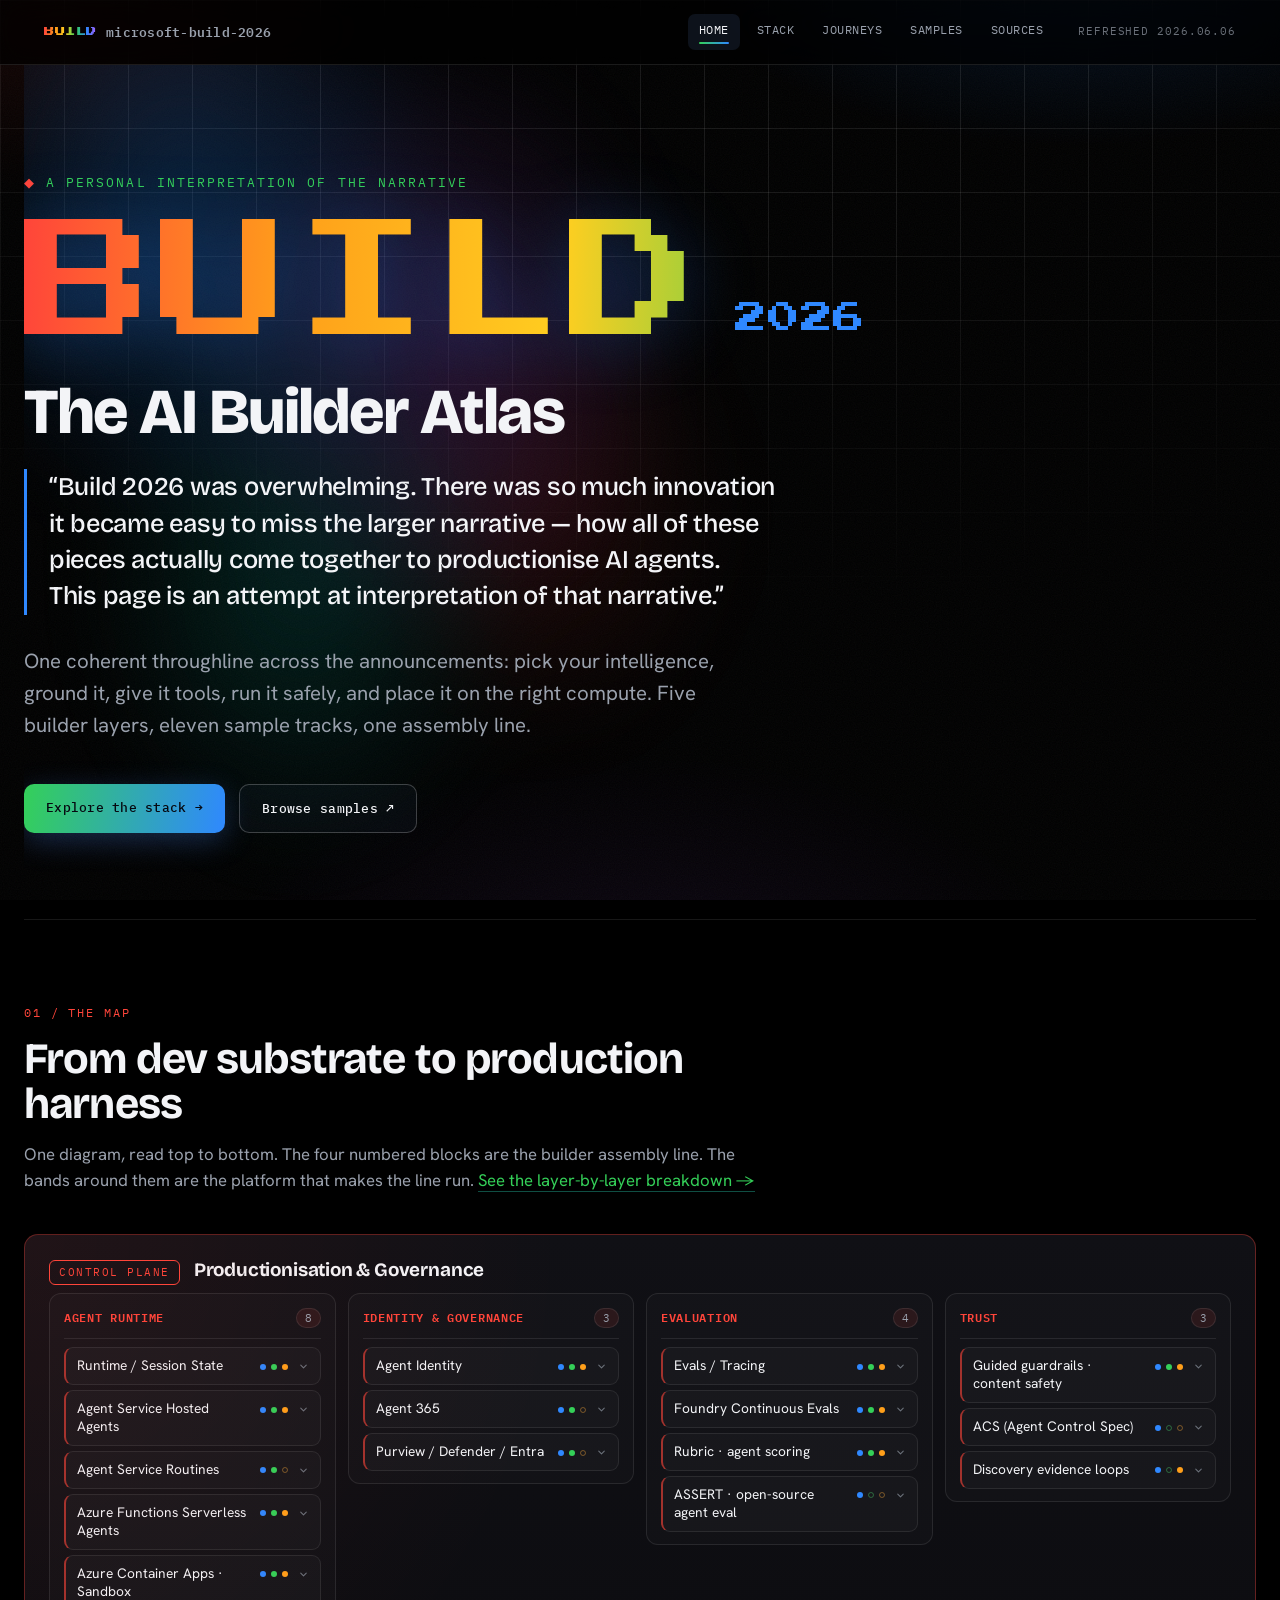
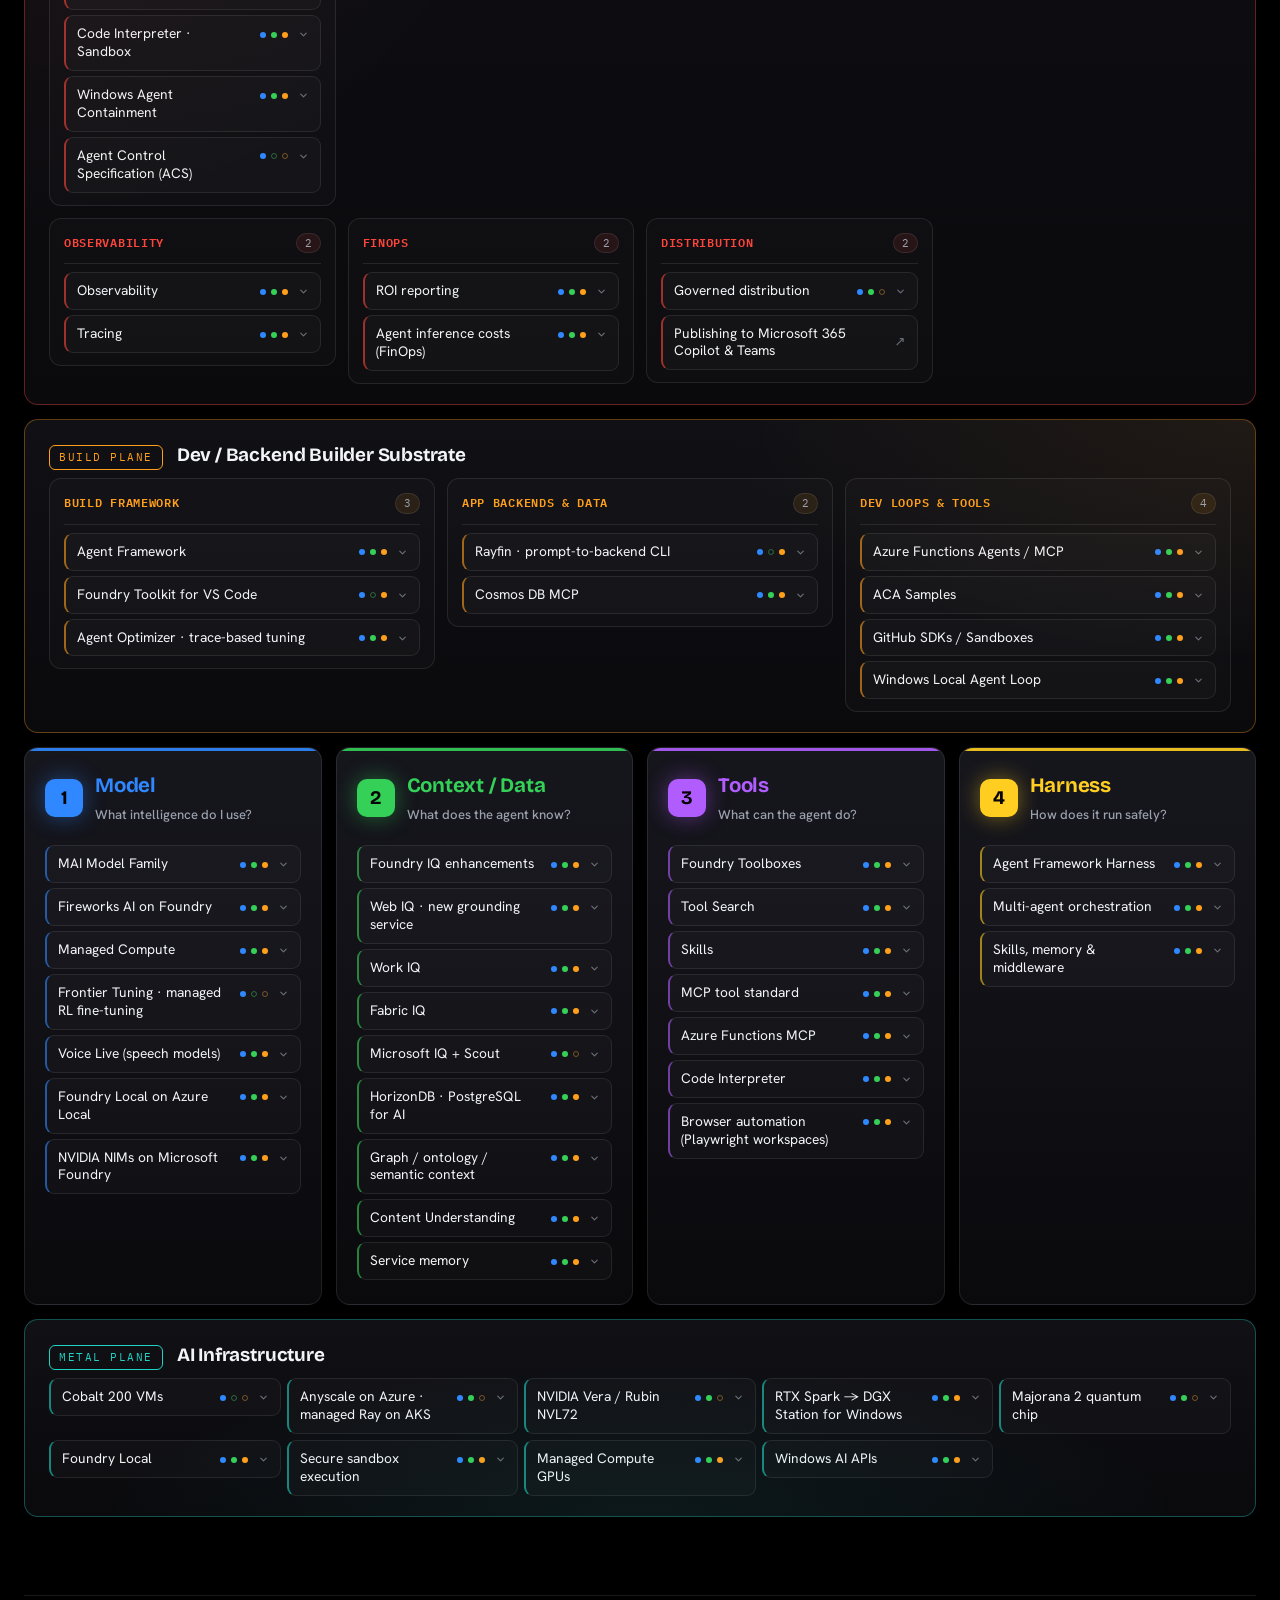
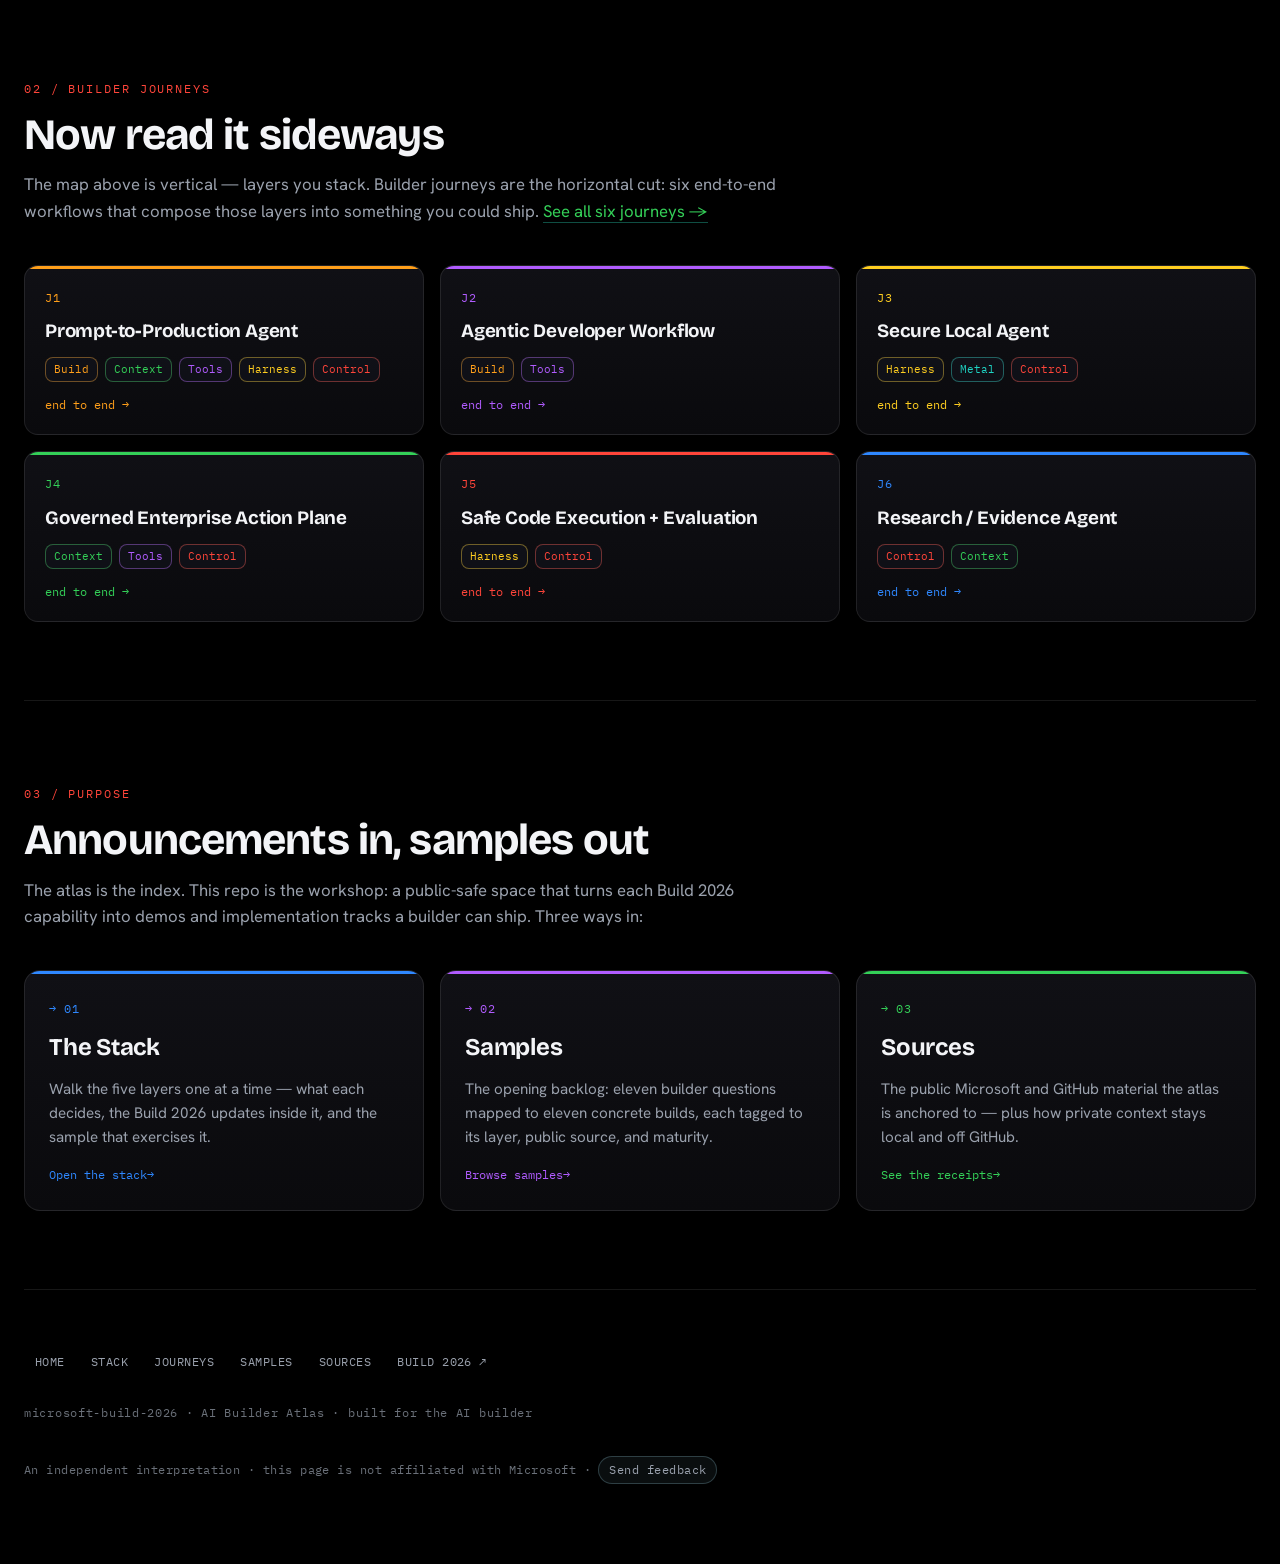
==== commit c404f703: "fix: add footer feedback link" ====
--- a/index.html
+++ b/index.html
@@ -1036,15 +1036,14 @@
         builder
       </p>
       <p class="foot-by">
-        An independent interpretation by
+        An independent interpretation &middot; this page is not affiliated with
+        Microsoft &middot;
         <a
-          class="by-name"
-          href="https://github.com/ozgurgulerx"
-          target="_blank"
-          rel="noopener author"
-          >Özgür Güler</a
+          class="foot-feedback"
+          href="mailto:ozgur.guler1@gmail.com?subject=Build%20Signal%202026%20feedback"
+          aria-label="Send feedback to ozgur.guler1@gmail.com"
+          >Send feedback</a
         >
-        &middot; this page is not affiliated with Microsoft
       </p>
     </footer>
 
--- a/styles.css
+++ b/styles.css
@@ -1016,16 +1016,25 @@
   letter-spacing: 0.04em;
   color: var(--fog-dim);
 }
-.foot-by .by-name {
+.foot-feedback {
+  display: inline-flex;
+  align-items: center;
+  min-height: 28px;
+  padding: 4px 10px;
+  border: 1px solid rgba(174, 238, 255, 0.22);
+  border-radius: 999px;
+  background: rgba(174, 238, 255, 0.06);
   color: var(--fog);
   text-decoration: none;
-  transition: color 0.2s;
-}
-a.by-name:hover {
-  color: var(--chalk);
-  text-decoration: underline;
-  text-underline-offset: 3px;
-  text-decoration-color: var(--fog-dim);
+  transition:
+    border-color 0.2s,
+    color 0.2s,
+    background 0.2s;
+}
+.foot-feedback:hover {
+  border-color: rgba(174, 238, 255, 0.42);
+  background: rgba(174, 238, 255, 0.1);
+  color: var(--chalk);
 }
 
 /* ───────────────────── enhancements ───────────────────── */
@@ -2427,36 +2436,92 @@
   list-style: none;
   cursor: pointer;
   display: flex;
-  align-items: center;
+  align-items: flex-start; /* top-align the indicator when the label wraps */
   justify-content: space-between;
-  gap: 10px;
+  gap: 12px;
   padding: 9px 11px;
   font-size: 0.86rem;
   color: var(--chalk);
+  transition: color 0.16s;
+}
+.cap-expand > summary:hover {
+  color: var(--chalk);
 }
 .cap-expand > summary::-webkit-details-marker {
   display: none;
+}
+.cap-sum-label {
+  flex: 1;
+  min-width: 0;
+  line-height: 1.3;
 }
 .cap-expand[open] {
   border-left-color: var(--c, var(--violet));
   background: color-mix(in srgb, var(--c, var(--violet)) 9%, transparent);
 }
-.cap-count {
-  font-family: var(--mono);
-  font-size: 0.66rem;
+/* 3-slot availability preview: blog / docs / code */
+.cap-indicator {
+  flex: none;
+  display: inline-flex;
+  align-items: center;
+  gap: 10px;
+  padding-top: 4px;
+}
+.cap-dots {
+  display: inline-flex;
+  align-items: center;
+  gap: 5px;
+}
+.cap-dot {
+  width: 6px;
+  height: 6px;
+  border-radius: 50%;
+  box-sizing: border-box;
+  transition:
+    transform 0.16s,
+    box-shadow 0.16s;
+}
+.cap-dot.off {
+  border: 1px solid var(--fog-dim);
+  opacity: 0.5;
+}
+.cap-dot.off-blog {
+  border-color: color-mix(in srgb, var(--build-blue) 72%, var(--fog-dim));
+}
+.cap-dot.off-docs {
+  border-color: color-mix(in srgb, var(--build-green) 72%, var(--fog-dim));
+}
+.cap-dot.off-code {
+  border-color: color-mix(in srgb, var(--build-orange) 72%, var(--fog-dim));
+}
+.cap-dot.on-blog {
+  background: var(--build-blue);
+}
+.cap-dot.on-docs {
+  background: var(--build-green);
+}
+.cap-dot.on-code {
+  background: var(--build-orange);
+}
+.cap-expand:hover .cap-dot:not(.off) {
+  transform: scale(1.25);
+}
+.cap-chevron {
+  width: 11px;
+  height: 11px;
+  flex: none;
   color: var(--fog-dim);
-  border: 1px solid var(--line);
-  border-radius: 999px;
-  padding: 2px 8px;
-  transition: transform 0.2s;
-}
-.cap-expand[open] .cap-count {
+  transition:
+    transform 0.22s cubic-bezier(0.22, 1, 0.36, 1),
+    color 0.22s;
+}
+.cap-expand[open] .cap-chevron {
+  transform: rotate(180deg);
   color: var(--c, var(--violet));
-  transform: rotate(0);
 }
 .cap-expand-panel {
   display: flex;
   flex-wrap: wrap;
   gap: 8px;
-  padding: 2px 11px 12px;
-}
+  padding: 4px 11px 12px;
+}
